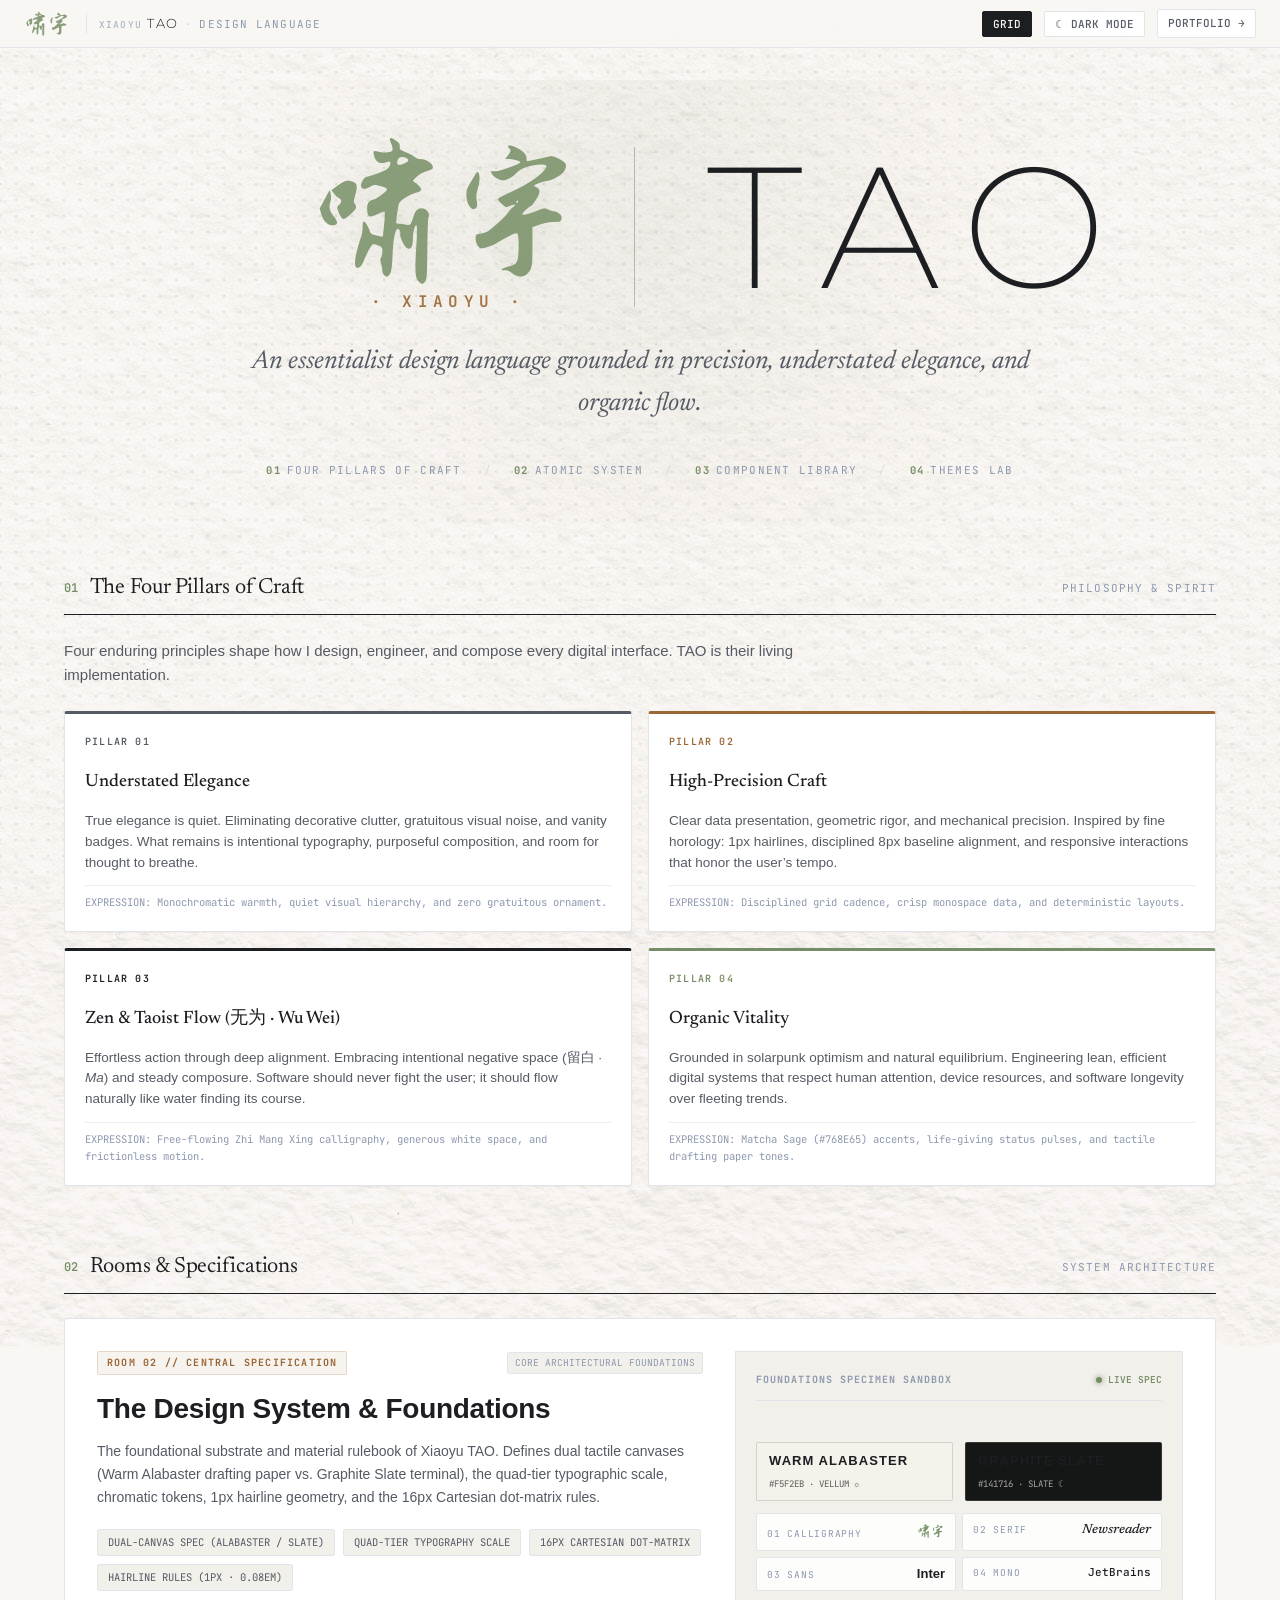
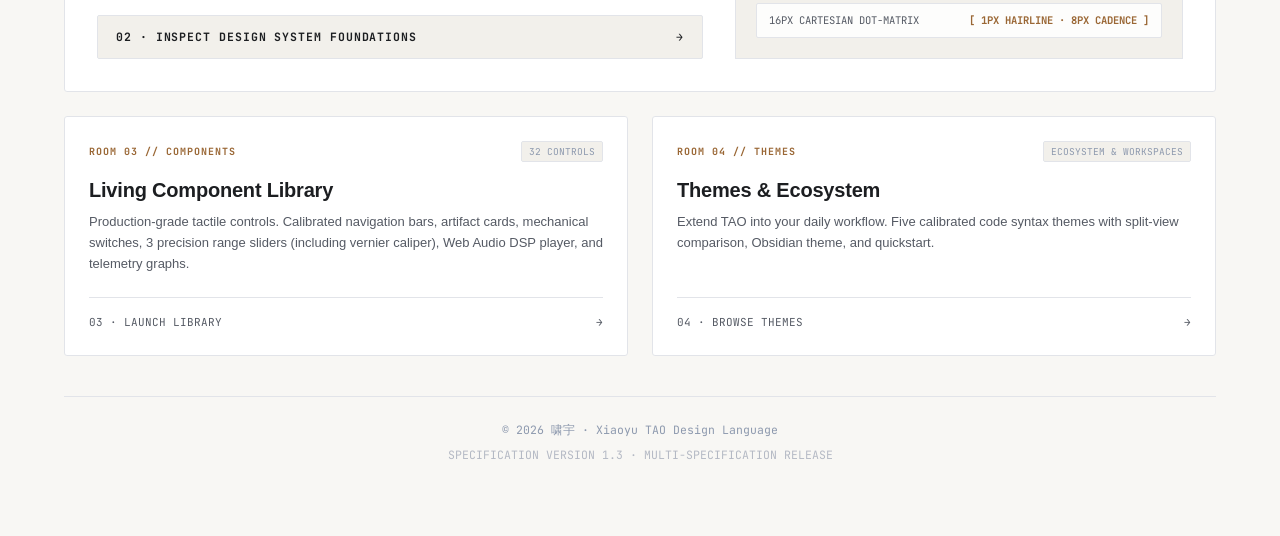
==== index.html @ cfc0cf3d "copy: bridge four pillars to TAO living implementation with first-person voice" ====
<!DOCTYPE html>
<html lang="en" data-theme="light">
<head>
  <meta charset="UTF-8">
  <meta name="viewport" content="width=device-width, initial-scale=1.0">
  <title>啸宇 · TAO | Essentialist Design Language</title>
  <meta name="description" content="Xiaoyu TAO: An essentialist design language grounded in precision, understated elegance, and organic flow.">

  <!-- Core TAO Tokens & Stylesheet -->
  <link rel="stylesheet" href="tokens.css">
  <link rel="stylesheet" href="styleguide.css">

  <!-- Zero-Flash Dark Mode Initialization -->
  <script>
    (function () {
      const saved = localStorage.getItem('xiaoyu_theme');
      const pref = window.matchMedia('(prefers-color-scheme: dark)').matches ? 'dark' : 'light';
      document.documentElement.setAttribute('data-theme', saved || pref);
    })();
  </script>
</head>
<body>

  <!-- 8px Grid Background Canvas (On by default, strictly in background) -->
  <div id="grid-inspector-overlay" class="active" aria-hidden="true"></div>

  <!-- UNIVERSAL TELEMETRY NAVIGATION BAR -->
  <div class="telemetry-bar">
    <div class="telemetry-left">
      <a href="index.html" class="telemetry-mark" title="Xiaoyu TAO Overview">啸宇</a>
      <span class="telemetry-tag"><span class="brand-prefix">XIAOYU</span> <span class="brand-subject">TAO</span> <span style="opacity: 0.4; margin: 0 1px;">·</span> <span>DESIGN LANGUAGE</span></span>
    </div>


    <div class="telemetry-tools">
      <button class="tool-btn active" id="btn-toggle-grid" title="Toggle Architectural Grid Cadence">
        <span>GRID</span>
      </button>
      <button class="tool-btn" id="theme-toggle" title="Toggle Light / Dark Surface Theme">
        <span id="theme-indicator-icon">☾</span>
        <span id="theme-indicator-text">DARK MODE</span>
      </button>
      <a href="portfolio.html" class="tool-btn">
        <span>PORTFOLIO →</span>
      </a>
    </div>
  </div>

  <!-- ATELIER GATEWAY COVER CONTAINER -->
  <main class="atelier-cover-container">

    <!-- HERO PRESENTATION BLOCK (UNFRAMED & BOLD) -->
    <section class="atelier-hero-block">
      <!-- Side-by-Side Brand Diptych -->
      <div class="atelier-brand-diptych">
        <div class="diptych-left">
          <div class="diptych-calligraphy" title="啸宇 · XiaoYu">啸宇</div>
          <div class="diptych-prefix">· XIAOYU ·</div>
        </div>
        <div class="diptych-divider" aria-hidden="true"></div>
        <div class="diptych-right">
          <h1 class="diptych-title">TAO</h1>
        </div>
      </div>

      <div class="atelier-brand-subtitle">An essentialist design language grounded in precision, understated elegance, and organic flow.</div>

      <div class="atelier-telemetry-stats">
        <a href="#pillars" class="atelier-stat-ribbon-item">
          <span class="stat-num">01</span>
          <span class="stat-text">FOUR PILLARS OF CRAFT</span>
        </a>
        <span class="stat-ribbon-sep">/</span>
        <a href="system.html" class="atelier-stat-ribbon-item">
          <span class="stat-num">02</span>
          <span class="stat-text">ATOMIC SYSTEM</span>
        </a>
        <span class="stat-ribbon-sep">/</span>
        <a href="components.html" class="atelier-stat-ribbon-item">
          <span class="stat-num">03</span>
          <span class="stat-text">COMPONENT LIBRARY</span>
        </a>
        <span class="stat-ribbon-sep">/</span>
        <a href="themes.html" class="atelier-stat-ribbon-item">
          <span class="stat-num">04</span>
          <span class="stat-text">THEMES LAB</span>
        </a>
      </div>
    </section>

    <!-- 01 · THE FOUR PILLARS OF CRAFT -->
    <section class="spec-section" id="pillars" style="margin-top: var(--space-8);">
      <a id="manifesto" style="display:block; position:relative; top:-80px; visibility:hidden;" aria-hidden="true"></a>
      <div class="section-header">
        <div class="section-title">
          <span class="section-idx">01</span>
          <span>The Four Pillars of Craft</span>
        </div>
        <div class="section-label">PHILOSOPHY &amp; SPIRIT</div>
      </div>

      <p class="section-intro">
        Four enduring principles shape how I design, engineer, and compose every digital interface. TAO is their living implementation.
      </p>

      <div class="pillars-grid" style="display: grid !important; grid-template-columns: repeat(2, minmax(0, 1fr)) !important; gap: var(--space-4) !important;">
        <div class="pillar-card pillar-elegance">
          <div class="pillar-number">PILLAR 01</div>
          <h3 class="pillar-title">Understated Elegance</h3>
          <p class="pillar-body">
            True elegance is quiet. Eliminating decorative clutter, gratuitous visual noise, and vanity badges. What remains is intentional typography, purposeful composition, and room for thought to breathe.
          </p>
          <div class="pillar-tagline">EXPRESSION: Monochromatic warmth, quiet visual hierarchy, and zero gratuitous ornament.</div>
        </div>

        <div class="pillar-card pillar-craft">
          <div class="pillar-number">PILLAR 02</div>
          <h3 class="pillar-title">High-Precision Craft</h3>
          <p class="pillar-body">
            Clear data presentation, geometric rigor, and mechanical precision. Inspired by fine horology: 1px hairlines, disciplined 8px baseline alignment, and responsive interactions that honor the user’s tempo.
          </p>
          <div class="pillar-tagline">EXPRESSION: Disciplined grid cadence, crisp monospace data, and deterministic layouts.</div>
        </div>

        <div class="pillar-card pillar-zen">
          <div class="pillar-number">PILLAR 03</div>
          <h3 class="pillar-title">Zen &amp; Taoist Flow (无为 · Wu Wei)</h3>
          <p class="pillar-body">
            Effortless action through deep alignment. Embracing intentional negative space (留白 · <em>Ma</em>) and steady composure. Software should never fight the user; it should flow naturally like water finding its course.
          </p>
          <div class="pillar-tagline">EXPRESSION: Free-flowing Zhi Mang Xing calligraphy, generous white space, and frictionless motion.</div>
        </div>

        <div class="pillar-card pillar-vitality">
          <div class="pillar-number">PILLAR 04</div>
          <h3 class="pillar-title">Organic Vitality</h3>
          <p class="pillar-body">
            Grounded in solarpunk optimism and natural equilibrium. Engineering lean, efficient digital systems that respect human attention, device resources, and software longevity over fleeting trends.
          </p>
          <div class="pillar-tagline">EXPRESSION: Matcha Sage (#768E65) accents, life-giving status pulses, and tactile drafting paper tones.</div>
        </div>
      </div>
    </section>

    <!-- 02 · ROOMS & SPECIFICATIONS -->
    <section class="atelier-rooms-section" id="rooms" aria-label="Atelier Rooms Architecture" style="margin-top: var(--space-12);">
      <div class="section-header">
        <div class="section-title">
          <span class="section-idx">02</span>
          <span>Rooms &amp; Specifications</span>
        </div>
        <div class="section-label">SYSTEM ARCHITECTURE</div>
      </div>

      <!-- CENTRAL HERO CARD: Room 02 The Design System & Foundations (Same size/width as Header) -->
      <a href="system.html" class="room-portal-card room-portal-featured" id="card-featured-system" aria-label="Room 02: The Design System and Foundations">
        <!-- Content Side -->
        <div class="featured-content-side">
          <div>
            <div class="room-meta-header">
              <span class="featured-hero-badge">ROOM 02 // CENTRAL SPECIFICATION</span>
              <span class="room-specimen-pill">CORE ARCHITECTURAL FOUNDATIONS</span>
            </div>
            <h2 class="room-portal-title">The Design System &amp; Foundations</h2>
            <p class="room-portal-desc">
              The foundational substrate and material rulebook of Xiaoyu TAO. Defines dual tactile canvases (Warm Alabaster drafting paper vs. Graphite Slate terminal), the quad-tier typographic scale, chromatic tokens, 1px hairline geometry, and the 16px Cartesian dot-matrix rules.
            </p>
            <div class="featured-metrics-row">
              <span class="featured-metric-tag">DUAL-CANVAS SPEC (ALABASTER / SLATE)</span>
              <span class="featured-metric-tag">QUAD-TIER TYPOGRAPHY SCALE</span>
              <span class="featured-metric-tag">16PX CARTESIAN DOT-MATRIX</span>
              <span class="featured-metric-tag">HAIRLINE RULES (1PX · 0.08EM)</span>
            </div>
          </div>
          <div class="featured-action-btn">
            <span>02 · INSPECT DESIGN SYSTEM FOUNDATIONS</span>
            <span class="room-arrow">→</span>
          </div>
        </div>

        <!-- Live Interactive Foundations Specimen Sandbox Side -->
        <div class="featured-preview-box" onclick="event.stopPropagation()">
          <div class="preview-box-header">
            <span class="preview-box-title">FOUNDATIONS SPECIMEN SANDBOX</span>
            <span class="preview-box-live-indicator">
              <span class="preview-pulse-dot"></span>
              <span>LIVE SPEC</span>
            </span>
          </div>

          <div class="preview-specimen-group">
            <!-- 1. Dual Canvas Contrast Swatches -->
            <div class="canvas-duo-preview">
              <div class="canvas-specimen-swatch alabaster" id="swatch-alabaster" title="Click to apply Warm Alabaster canvas" style="cursor: pointer;">
                <span class="swatch-name">WARM ALABASTER</span>
                <span class="swatch-hex">#F5F2EB · VELLUM ☼</span>
              </div>
              <div class="canvas-specimen-swatch slate" id="swatch-slate" title="Click to apply Graphite Slate canvas" style="cursor: pointer;">
                <span class="swatch-name">GRAPHITE SLATE</span>
                <span class="swatch-hex">#141716 · SLATE ☾</span>
              </div>
            </div>

            <!-- 2. Quad-Tier Typographic Scale Matrix -->
            <div class="foundations-type-matrix">
              <div class="type-specimen-chip">
                <span class="type-chip-label">01 CALLIGRAPHY</span>
                <span class="type-chip-sample calligraphy">啸宇</span>
              </div>
              <div class="type-specimen-chip">
                <span class="type-chip-label">02 SERIF</span>
                <span class="type-chip-sample serif">Newsreader</span>
              </div>
              <div class="type-specimen-chip">
                <span class="type-chip-label">03 SANS</span>
                <span class="type-chip-sample sans">Inter</span>
              </div>
              <div class="type-specimen-chip">
                <span class="type-chip-label">04 MONO</span>
                <span class="type-chip-sample mono">JetBrains</span>
              </div>
            </div>

            <!-- 3. 16px Dot-Matrix & Hairline Cadence Chip -->
            <div class="grid-matrix-preview-chip">
              <span>16PX CARTESIAN DOT-MATRIX</span>
              <span class="matrix-status">[ 1PX HAIRLINE · 8PX CADENCE ]</span>
            </div>
          </div>
        </div>
      </a>

      <!-- SECONDARY ROOMS: Room 03 and Room 04 on the same line below -->
      <div class="atelier-rooms-trio-grid" aria-label="Component and Theme Rooms" style="grid-template-columns: repeat(2, 1fr);">

        <!-- Room 03: Component Library -->
        <a href="components.html" class="room-portal-card">
          <div class="room-card-top">
            <div class="room-meta-header">
              <span class="room-idx-badge">ROOM 03 // COMPONENTS</span>
              <span class="room-specimen-pill">32 CONTROLS</span>
            </div>
            <h2 class="room-portal-title">Living Component Library</h2>
            <p class="room-portal-desc">
              Production-grade tactile controls. Calibrated navigation bars, artifact cards, mechanical switches, 3 precision range sliders (including vernier caliper), Web Audio DSP player, and telemetry graphs.
            </p>
          </div>
          <div class="room-action-footer">
            <span>03 · LAUNCH LIBRARY</span>
            <span class="room-arrow">→</span>
          </div>
        </a>

        <!-- Room 04: Themes & Ecosystem -->
        <a href="themes.html" class="room-portal-card">
          <div class="room-card-top">
            <div class="room-meta-header">
              <span class="room-idx-badge">ROOM 04 // THEMES</span>
              <span class="room-specimen-pill">ECOSYSTEM &amp; WORKSPACES</span>
            </div>
            <h2 class="room-portal-title">Themes &amp; Ecosystem</h2>
            <p class="room-portal-desc">
              Extend TAO into your daily workflow. Five calibrated code syntax themes with split-view comparison, Obsidian theme, and quickstart.
            </p>
          </div>
          <div class="room-action-footer">
            <span>04 · BROWSE THEMES</span>
            <span class="room-arrow">→</span>
          </div>
        </a>

      </div>

    </section>

    <!-- FOOTER -->
    <footer class="atelier-footer">
      <div style="margin-bottom: 6px;">&copy; 2026 啸宇 · Xiaoyu TAO Design Language</div>
      <div style="color: var(--ink-faint);">SPECIFICATION VERSION 1.3 · MULTI-SPECIFICATION RELEASE</div>
    </footer>

  </main>

  <!-- Interactive Logic for Gateway -->
  <script>
    // 8px Grid Background Cadence (Default: On)
    const gridBtn = document.getElementById('btn-toggle-grid');
    const gridOverlay = document.getElementById('grid-inspector-overlay');
    if (gridBtn && gridOverlay) {
      const savedGrid = localStorage.getItem('xiaoyu_grid_enabled');
      if (savedGrid === 'false') {
        gridOverlay.classList.remove('active');
        gridBtn.classList.remove('active');
      }
      gridBtn.addEventListener('click', () => {
        const isActive = gridOverlay.classList.toggle('active');
        gridBtn.classList.toggle('active', isActive);
        localStorage.setItem('xiaoyu_grid_enabled', isActive ? 'true' : 'false');
      });
    }

    // Light / Dark Theme Switcher with localStorage sync
    const themeBtn = document.getElementById('theme-toggle');
    const themeIcon = document.getElementById('theme-indicator-icon');
    const themeText = document.getElementById('theme-indicator-text');

    function updateThemeUI(theme) {
      if (themeIcon) themeIcon.textContent = theme === 'dark' ? '☼' : '☾';
      if (themeText) themeText.textContent = theme === 'dark' ? 'LIGHT MODE' : 'DARK MODE';
    }

    if (themeBtn) {
      updateThemeUI(document.documentElement.getAttribute('data-theme') || 'light');
      themeBtn.addEventListener('click', () => {
        const currentTheme = document.documentElement.getAttribute('data-theme') || 'light';
        const newTheme = currentTheme === 'dark' ? 'light' : 'dark';
        document.documentElement.setAttribute('data-theme', newTheme);
        localStorage.setItem('xiaoyu_theme', newTheme);
        updateThemeUI(newTheme);
      });
    }

    // Web Audio Synthesized Escapement Tick Engine
    let audioCtx = null;
    function playHomeEscapementTick(freq = 800) {
      try {
        if (!audioCtx) audioCtx = new (window.AudioContext || window.webkitAudioContext)();
        if (audioCtx.state === 'suspended') audioCtx.resume();
        const osc = audioCtx.createOscillator();
        const gain = audioCtx.createGain();
        osc.type = 'triangle';
        osc.frequency.setValueAtTime(freq, audioCtx.currentTime);
        gain.gain.setValueAtTime(0.06, audioCtx.currentTime);
        gain.gain.exponentialRampToValueAtTime(0.0001, audioCtx.currentTime + 0.04);
        osc.connect(gain);
        gain.connect(audioCtx.destination);
        osc.start();
        osc.stop(audioCtx.currentTime + 0.045);
      } catch (e) {}
    }

    // Interactive Room 02 Specimen Sandbox: Clickable Canvas Swatches
    const swatchAlabaster = document.getElementById('swatch-alabaster');
    const swatchSlate = document.getElementById('swatch-slate');

    if (swatchAlabaster) {
      swatchAlabaster.addEventListener('click', (e) => {
        e.stopPropagation();
        document.documentElement.setAttribute('data-theme', 'light');
        localStorage.setItem('xiaoyu_theme', 'light');
        updateThemeUI('light');
        playHomeEscapementTick(880);
      });
    }

    if (swatchSlate) {
      swatchSlate.addEventListener('click', (e) => {
        e.stopPropagation();
        document.documentElement.setAttribute('data-theme', 'dark');
        localStorage.setItem('xiaoyu_theme', 'dark');
        updateThemeUI('dark');
        playHomeEscapementTick(440);
      });
    }
  </script>

</body>
</html>
---- tokens.css ----
/**
 * 啸宇 · XIAOYU DESIGN SYSTEM TOKENS
 * Specification Version: 1.3 (Release)
 * Design Language: Essentialist Precision & Taoist Flow
 * Where High-Precision Tolerances meet Understated Elegance and Flow
 */

@import url('https://fonts.googleapis.com/css2?family=Montserrat:wght@200;300;400&family=Zhi+Mang+Xing&family=JetBrains+Mono:ital,wght@0,400;0,500;0,600;0,700;1,400&family=Newsreader:ital,opsz,wght@0,6..72,300;0,6..72,400;0,6..72,500;1,6..72,300;1,6..72,400&display=swap');
@import url('https://api.fontshare.com/v2/css?f[]=satoshi@400,500,700,900&display=swap');

:root {
  /* ==========================================================================
     01 · CANVASES & SURFACES
     ========================================================================== */
  --canvas-bg: #F8F7F4;                    /* Warm Alabaster: Primary drafting sheet */
  --canvas-light: #F8F7F4;                 /* Backwards-compatible alias */
  --canvas-light-scrim: rgba(248, 247, 244, 0.40); /* Balanced overlay: preserves fine-paper texture while keeping alabaster clarity */
  --canvas-card: rgba(255, 255, 255, 0.88); /* Vellum Cardstock: Semi-translucent */
  --canvas-card-solid: #FFFFFF;            /* Pure Crisp Card */
  --canvas-header: rgba(248, 247, 244, 0.92);
  --canvas-surface-elevated: #FFFFFF;
  --canvas-surface-recessed: #F2F0EB;
  --canvas-dark: #121417;                  /* Fixed dark graphite tone */

  /* Architectural Drafting Dot Matrix (Light Theme ONLY - Subtle, Understated Cadence) */
  --grid-dot-color: rgba(28, 30, 33, 0.055);
  --grid-dot-size: 16px;                   /* Strict 16px Cartesian dot-matrix */
  --grid-dot-pattern: radial-gradient(var(--grid-dot-color) 0.75px, transparent 0);

  /* Dark Surface Dot Matrix */
  --grid-dot-dark-color: rgba(255, 255, 255, 0.07);
  --grid-dot-dark-pattern: radial-gradient(var(--grid-dot-dark-color) 1px, transparent 0);

  /* ==========================================================================
     02 · INKS & TYPOGRAPHY COLORS
     ========================================================================== */
  --ink-primary: #1C1E21;                  /* Deep Ink: Primary headings, logo & emphasis */
  --ink-secondary: #555A64;                /* Balanced Charcoal: Body prose & explanation */
  --ink-muted: #8D99AE;                    /* Titanium Slate: Metadata, tags, telemetry keys */
  --ink-faint: #B4B9C4;                    /* Faint Hairline Ink: Subtle indicators */

  /* Inks for Graphite Slate (Dark Context) */
  --ink-dark-primary: #F8F7F4;
  --ink-dark-secondary: #A6ADBA;
  --ink-dark-muted: #6C7280;

  /* ==========================================================================
     03 · CALIBRATED ACCENTS
     ========================================================================== */
  /* Matcha Sage: Vitality, Solarpunk Growth, Interactive Flow */
  --accent-sage: #768E65;
  --accent-sage-soft: #F0F4ED;
  --accent-sage-border: #CAD7C4;
  --accent-sage-deep: #3B532D;

  /* Calligraphic Logo Opacity: Subtle transparency in light theme to look written on paper */
  --calligraphy-opacity: 0.85;

  /* Vintage Cognac: Horological Heritage, Craft, Timestamps */
  --accent-cognac: #9A6735;
  --accent-cognac-soft: #FAF4EE;
  --accent-cognac-border: #E8D3C0;
  --accent-cognac-deep: #5A391A;

  /* ==========================================================================
     04 · HAIRLINES & BORDERS (1px Strict Disciplines)
     ========================================================================== */
  --border-hairline: #E2E4E9;              /* 1px Light Hairline: Structural precision */
  --border-subtle: #ECEEF2;                /* 1px Faint Divider */
  --border-hover: #CBD0D8;                 /* Interactive state */
  --border-dark: #23272F;                  /* Hairline on Graphite Slate */
  --border-dark-subtle: #1F2228;

  /* ==========================================================================
     05 · QUAD-TIER TYPOGRAPHY STACK
     ========================================================================== */
  /* Tier 1: Identity Mark - Pure Unboxed Wet-Ink Calligraphy (Wu Wei) */
  --font-calligraphy: 'Zhi Mang Xing', cursive;

  /* Tier 2: Editorial Serif - High-Contrast Precision & Philosophy */
  --font-serif: 'Newsreader', 'Canela', Georgia, serif;

  /* Tier 3: Body & UI Grotesque - Geometric Clarity with Human Warmth */
  --font-sans: 'Satoshi', -apple-system, BlinkMacSystemFont, "Segoe UI", Roboto, sans-serif;

  /* Tier 4: Telemetry & Machine Specs - Mechanical Monospace */
  --font-mono: 'JetBrains Mono', 'Berkeley Mono', 'SF Mono', monospace;

  /* Architectural Display Wordmark: Geometric Light/Thin for TAO */
  --font-display: 'Montserrat', var(--font-sans);

  /* ==========================================================================
     06 · SPATIAL SYSTEM (8px Baseline / 4px Micro-Increments)
     ========================================================================== */
  --space-0: 0px;
  --space-1: 4px;                          /* Micro-step */
  --space-2: 8px;                          /* Base unit */
  --space-3: 12px;
  --space-4: 16px;                         /* Dot-grid cadence */
  --space-5: 20px;
  --space-6: 24px;
  --space-8: 32px;
  --space-10: 40px;
  --space-12: 48px;
  --space-16: 64px;
  --space-20: 80px;
  --space-24: 96px;

  /* ==========================================================================
     07 · HOROLOGICAL RADII & TOLERANCES
     ========================================================================== */
  --radius-sharp: 0px;                     /* Architectural hairlines */
  --radius-micro: 2px;                     /* Precision pills, badges, inputs, buttons */
  --radius-card: 3px;                      /* Architectural cards */

  /* ==========================================================================
     08 · TRANSITIONS & LATENCY (Deliberate & Frictionless)
     ========================================================================== */
  --ease-deliberate: cubic-bezier(0.16, 1, 0.3, 1);
  --duration-instant: 120ms;
  --duration-smooth: 220ms;
  --duration-calm: 350ms;

  /* Subtle horological shadows (tonal depth over heavy blur) */
  --shadow-hairline: 0 1px 2px rgba(0, 0, 0, 0.04);
  --shadow-card: 0 2px 8px rgba(0, 0, 0, 0.04), 0 1px 2px rgba(0, 0, 0, 0.02);
  /* ==========================================================================
     09 · SYNTAX HIGHLIGHTING & CODE THEME TOKENS
     ========================================================================== */
  --syn-bg: #F4F1EA;                        /* Warm Alabaster drafting code ground */
  --syn-border: #E2E4E9;                    /* 1px Hairline terminal border */
  --syn-header-bg: #ECE8DE;                 /* Terminal window titlebar */
  --syn-text: #1C1E21;                      /* Base plain text & identifiers */
  --syn-comment: #8D99AE;                   /* Titanium Slate muted comment (italic) */
  --syn-keyword: #9A6735;                   /* Vintage Cognac: def, func, return, const, package */
  --syn-function: #5A754B;                  /* Matcha Sage: functions, methods, calls */
  --syn-string: #A36B28;                    /* Warm ocher parchment: string literals */
  --syn-type: #3B647A;                      /* Deep titanium slate: types, classes, structs */
  --syn-number: #B25832;                    /* Terracotta: integers, floats, booleans */
  --syn-operator: #6B7280;                  /* Faint hairline operators: =, :=, =>, + */
  --syn-property: #4B5563;                  /* Object properties & attributes */
  --syn-tag: #5A754B;                       /* HTML/XML tags */
  --syn-attr: #9A6735;                      /* HTML/CSS attributes */
  --syn-linenumber: #B0B7C3;                /* Neutral gutter numbers */
}

/* ==========================================================================
   09 · THEME ADAPTATION & DARK CANVAS SPECIFICATION
   ========================================================================== */
[data-theme="dark"] {
  --theme: dark;
  --canvas-bg: #000000;                    /* Primary dark drafting sheet: Pure Pitch Black */
  --canvas-light: #000000;                 /* Backwards-compatible alias */
  --canvas-dark-scrim: rgba(0, 0, 0, 0.32); /* Balanced overlay: preserves sand texture while grounding in pure black */
  --canvas-card: rgba(24, 27, 34, 0.82);   /* Translucent smoked vellum card */
  --canvas-card-solid: #181B21;            /* Solid dark card */
  --canvas-header: rgba(0, 0, 0, 0.88);    /* Dark frosted header */
  --canvas-surface-elevated: #20242D;
  --canvas-surface-recessed: #0e1014;

  /* Text & Inks in Dark Context */
  --ink-primary: #F8F7F4;                  /* Crisp warm alabaster white */
  --ink-secondary: #A6ADBA;                /* Crisp slate silver */
  --ink-muted: #7E8696;                    /* Muted titanium */
  --ink-faint: #3B414E;                    /* Subtle hairline ink */

  /* Hairlines in Dark Context */
  --border-hairline: #242933;              /* Razor-sharp 1px dark hairline */
  --border-subtle: #1C2028;                /* Recessed hairline divider */
  --border-hover: #3E4656;
  --border-dark: #2A303C;

  /* Accents in Dark Context */
  --accent-sage: #8DB477;                  /* Luminous Matcha Sage */
  --accent-sage-soft: rgba(141, 180, 119, 0.14);
  --accent-sage-border: rgba(141, 180, 119, 0.32);
  --accent-sage-deep: #C0E8AA;

  /* Solid calligraphy in dark mode */
  --calligraphy-opacity: 1;

  --accent-cognac: #C68E56;                /* Luminous warm cognac */
  --accent-cognac-soft: rgba(198, 142, 86, 0.14);
  --accent-cognac-border: rgba(198, 142, 86, 0.32);
  --accent-cognac-deep: #F0BC8A;

  /* Strict Grid Removal in Dark Mode */
  --grid-dot-pattern: none;

  /* Horological shadows for dark elevation */
  --shadow-hairline: 0 1px 2px rgba(0, 0, 0, 0.35);
  --shadow-card: 0 2px 10px rgba(0, 0, 0, 0.4), 0 1px 2px rgba(0, 0, 0, 0.2);
  --shadow-hover: 0 8px 24px rgba(0, 0, 0, 0.5), 0 2px 6px rgba(0, 0, 0, 0.3);

  /* Syntax Highlighting in Dark Mode */
  --syn-bg: #0E1116;                        /* Authentic deep terminal black */
  --syn-border: #242933;                    /* Razor-sharp 1px dark hairline */
  --syn-header-bg: #141820;                 /* Deep slate terminal titlebar */
  --syn-text: #E6EDF3;                      /* Crisp warm alabaster identifier */
  --syn-comment: #7E8696;                   /* Muted titanium comment (italic) */
  --syn-keyword: #C68E56;                   /* Luminous Vintage Cognac: def, func, return */
  --syn-function: #8DB477;                  /* Luminous Matcha Sage: functions, calls */
  --syn-string: #E0BA76;                    /* Warm ocher parchment: string literals */
  --syn-type: #88C0D0;                      /* Horizon slate blue: types, interfaces */
  --syn-number: #E09F67;                    /* Luminous terracotta: numbers, booleans */
  --syn-operator: #8B949E;                  /* Hairline operators: =, :=, =>, + */
  --syn-property: #A6ADBA;                  /* Properties & attributes */
  --syn-tag: #8DB477;                       /* HTML tags in sage */
  --syn-attr: #C68E56;                      /* HTML/CSS attributes in cognac */
  --syn-linenumber: #484F58;                /* Gutter numbers */
}

/* ==========================================================================
   BASE STYLES & RESETS
   ========================================================================== */
*, *::before, *::after {
  box-sizing: border-box;
}

html {
  scroll-behavior: smooth;
  text-rendering: optimizeLegibility;
  -webkit-font-smoothing: antialiased;
  -moz-osx-font-smoothing: grayscale;
}

body {
  margin: 0;
  padding: 0;
  background-color: var(--canvas-bg);
  background-image: 
    linear-gradient(var(--canvas-light-scrim, rgba(248, 247, 244, 0.40)), var(--canvas-light-scrim, rgba(248, 247, 244, 0.40))),
    url('fine-paper.jpg');
  background-size: cover;
  background-position: center center;
  background-repeat: no-repeat;
  background-attachment: fixed;
  color: var(--ink-primary);
  font-family: var(--font-sans);
  font-size: 15px;
  line-height: 1.6;
  transition: background-color var(--duration-smooth) ease, color var(--duration-smooth) ease;
}

/* 
 * Dark Theme: Aesthetic, Subtle & High Quality Black Sand Texture
 * Grid is strictly removed. Pure black (#000000) canvas with transparent black-sand image.
 */
[data-theme="dark"] {
  background-color: #000000;
}

[data-theme="dark"] body {
  background-color: #000000;
  background-image: 
    linear-gradient(var(--canvas-dark-scrim, rgba(0, 0, 0, 0.32)), var(--canvas-dark-scrim, rgba(0, 0, 0, 0.32))),
    url('black-sand.jpeg');
  background-size: cover;
  background-position: center center;
  background-repeat: no-repeat;
  background-attachment: fixed;
}

/* Selection aesthetics */
::selection {
  background-color: var(--accent-sage-soft);
  color: var(--accent-sage-deep);
}

/* ==========================================================================
   REUSABLE UTILITY CLASSES
   ========================================================================== */

/* Unboxed Calligraphic Signature */
.brand-signature {
  font-family: var(--font-calligraphy);
  font-size: 32px;
  line-height: 1;
  letter-spacing: 0.04em;
  color: var(--accent-sage);
  user-select: none;
  display: inline-block;
  opacity: var(--calligraphy-opacity, 0.85);
  transition: color var(--duration-instant) ease, opacity var(--duration-instant) ease;
}

.brand-signature:hover {
  color: var(--accent-sage-deep);
}

/* Editorial Heading */
.brand-heading {
  font-family: var(--font-serif);
  font-weight: 400;
  letter-spacing: -0.02em;
  color: var(--ink-primary);
}

/* Telemetry Readout */
.brand-mono {
  font-family: var(--font-mono);
  letter-spacing: 0.05em;
}

/* Status Pill */
.status-pill {
  display: inline-flex;
  align-items: center;
  gap: 7px;
  font-family: var(--font-mono);
  font-size: 11px;
  font-weight: 500;
  letter-spacing: 0.08em;
  text-transform: uppercase;
  background: var(--accent-sage-soft);
  color: var(--accent-sage-deep);
  border: 1px solid var(--accent-sage-border);
  padding: 4px 10px;
  border-radius: var(--radius-micro);
  transition: all var(--duration-smooth) ease;
}

.status-pulse {
  width: 6px;
  height: 6px;
  background-color: var(--accent-sage);
  border-radius: 50%;
  box-shadow: 0 0 0 2px var(--accent-sage-border);
  animation: pulseGlow 2.4s cubic-bezier(0.4, 0, 0.6, 1) infinite;
}

@keyframes pulseGlow {
  0%, 100% { opacity: 1; transform: scale(1); }
  50% { opacity: 0.5; transform: scale(0.9); }
}

/* Precision Hairline Divider */
.hairline-divider {
  border: 0;
  height: 1px;
  background-color: var(--border-hairline);
  margin: var(--space-6) 0;
}

/* Precision Button Primary */
.btn-primary {
  display: inline-flex;
  align-items: center;
  gap: var(--space-2);
  font-family: var(--font-sans);
  font-size: 13px;
  font-weight: 700;
  letter-spacing: 0.08em;
  text-transform: uppercase;
  text-decoration: none;
  background: var(--ink-primary);
  color: var(--canvas-bg);
  border: 1px solid var(--ink-primary);
  padding: 10px 20px;
  border-radius: var(--radius-micro);
  transition: all var(--duration-smooth) var(--ease-deliberate);
  cursor: pointer;
}

.btn-primary:hover {
  opacity: 0.92;
  box-shadow: var(--shadow-hover);
  transform: translateY(-1px);
}

/* Precision Button Secondary */
.btn-secondary {
  display: inline-flex;
  align-items: center;
  gap: var(--space-2);
  font-family: var(--font-sans);
  font-size: 13px;
  font-weight: 600;
  letter-spacing: 0.08em;
  text-transform: uppercase;
  text-decoration: none;
  background: var(--canvas-card);
  color: var(--ink-primary);
  border: 1px solid var(--border-hairline);
  padding: 10px 20px;
  border-radius: var(--radius-micro);
  transition: all var(--duration-smooth) var(--ease-deliberate);
  cursor: pointer;
  backdrop-filter: blur(8px);
}

.btn-secondary:hover {
  background: var(--canvas-card-solid);
  border-color: var(--border-hover);
  box-shadow: var(--shadow-hairline);
  transform: translateY(-1px);
}
---- styleguide.css ----
/* 啸宇 · Living Styleguide & Spec Sheet Styles */
@import url('tokens.css?v=2.5');

/* -------------------------------------------------------------
       SPECIFICATION DOCUMENT LAYOUT & NAVIGATION
       ------------------------------------------------------------- */
    :root {
      --spec-sidebar-w: 260px;
      --spec-max-content: 940px;
    }

    body {
      position: relative;
    }

    /* Grid Background Canvas - Baseline Cadence & Drafting Ground (Strictly Background) */
    #grid-inspector-overlay {
      position: fixed;
      top: 0;
      left: 0;
      right: 0;
      bottom: 0;
      pointer-events: none;
      z-index: 0;
      opacity: 0;
      transition: opacity 0.25s ease;
      /* Light Mode: Architectural Cartesian Dot Grid (16px Cadence) */
      background-image: radial-gradient(circle, rgba(118, 142, 101, 0.22) 1px, transparent 1.2px);
      background-size: 16px 16px;
      background-position: center top;
    }

    #grid-inspector-overlay.active {
      opacity: 1;
    }

    /* Dark Mode: Linear Hairline Cadence Grid (8px Cadence) */
    [data-theme="dark"] #grid-inspector-overlay {
      background-image: 
        linear-gradient(to right, rgba(118, 142, 101, 0.11) 1px, transparent 1px),
        linear-gradient(to bottom, rgba(118, 142, 101, 0.11) 1px, transparent 1px);
      background-size: 8px 8px;
      background-position: center top;
    }

    /* Floating Telemetry & Tool Bar */
    .telemetry-bar {
      position: sticky;
      top: 0;
      z-index: 1000;
      background: var(--canvas-header);
      backdrop-filter: blur(14px);
      border-bottom: 1px solid var(--border-hairline);
      height: 48px;
      display: flex;
      align-items: center;
      justify-content: space-between;
      padding: 0 var(--space-6);
      font-family: var(--font-mono);
      font-size: 11px;
      color: var(--ink-secondary);
      transition: background-color var(--duration-smooth) ease, border-color var(--duration-smooth) ease;
    }

    .telemetry-left {
      display: flex;
      align-items: center;
      gap: var(--space-4);
    }

    .telemetry-mark {
      font-family: var(--font-calligraphy);
      font-size: 26px;
      line-height: 1;
      color: var(--accent-sage);
      text-decoration: none;
      opacity: var(--calligraphy-opacity, 0.85);
      transition: color var(--duration-instant) ease, transform var(--duration-instant) ease, opacity var(--duration-instant) ease;
      display: inline-block;
    }

    .telemetry-mark:hover {
      color: var(--accent-sage-deep);
      opacity: 1;
      transform: scale(1.05);
    }

    .telemetry-tag {
      letter-spacing: 0.1em;
      text-transform: uppercase;
      color: var(--ink-muted);
      border-left: 1px solid var(--border-hairline);
      padding-left: var(--space-3);
      display: inline-flex;
      align-items: baseline;
      gap: 5px;
    }

    .telemetry-tag .brand-prefix {
      font-size: 9.5px;
      font-weight: 500;
      letter-spacing: 0.12em;
      opacity: 0.7;
    }

    .telemetry-tag .brand-subject {
      font-family: var(--font-display);
      font-size: 13px;
      font-weight: 300;
      letter-spacing: 0.14em;
      color: var(--ink-primary);
    }

    /* Top Universal Rooms Navigation */
    .telemetry-nav {
      display: flex;
      align-items: center;
      gap: 4px;
    }

    .nav-room-link {
      font-family: var(--font-mono);
      font-size: 11px;
      font-weight: 600;
      color: var(--ink-secondary);
      text-decoration: none;
      padding: 5px 11px;
      border-radius: var(--radius-micro);
      border: 1px solid transparent;
      transition: all var(--duration-instant) ease;
      letter-spacing: 0.04em;
    }

    .nav-room-link:hover {
      color: var(--ink-primary);
      background: var(--canvas-surface-recessed);
      border-color: var(--border-hairline);
    }

    .nav-room-link.active {
      color: var(--accent-cognac);
      background: var(--canvas-card-solid);
      border-color: var(--border-hairline);
      box-shadow: 0 1px 3px rgba(0, 0, 0, 0.04);
      font-weight: 700;
    }

    @media (max-width: 900px) {
      .telemetry-bar {
        height: auto;
        padding: 8px var(--space-4);
        flex-wrap: wrap;
        gap: 8px;
      }
      .telemetry-nav {
        order: 3;
        width: 100%;
        overflow-x: auto;
        padding-bottom: 4px;
      }
    }

    .telemetry-tools {
      display: flex;
      align-items: center;
      gap: var(--space-3);
    }

    .tool-btn {
      font-family: var(--font-mono);
      font-size: 11px;
      font-weight: 500;
      color: var(--ink-secondary);
      background: var(--canvas-card-solid);
      border: 1px solid var(--border-hairline);
      padding: 5px 10px;
      border-radius: var(--radius-micro);
      cursor: pointer;
      display: inline-flex;
      align-items: center;
      gap: 6px;
      transition: all var(--duration-instant) ease;
      text-decoration: none;
    }

    .tool-btn:hover {
      border-color: var(--ink-primary);
      color: var(--ink-primary);
    }

    .tool-btn.active {
      background: var(--ink-primary);
      color: var(--canvas-bg);
      border-color: var(--ink-primary);
    }

    /* =============================================================
       ATELIER GATEWAY COVER PAGE STYLING (Option B)
       ============================================================= */
    .atelier-cover-container {
      max-width: 1200px;
      margin: 0 auto;
      padding: var(--space-8) var(--space-6) var(--space-12) var(--space-6);
      position: relative;
      z-index: 1;
    }

    /* Unframed & Bold Monumental Header */
    .atelier-hero-block {
      text-align: center;
      margin-bottom: var(--space-12);
      padding: var(--space-12) var(--space-4) var(--space-10) var(--space-4);
      background: radial-gradient(circle at 50% 32%, rgba(118, 142, 101, 0.08) 0%, rgba(154, 103, 53, 0.02) 45%, transparent 72%);
      border: none;
      border-radius: 0;
      backdrop-filter: none;
      position: relative;
    }

    .atelier-calligraphy-giant {
      font-family: var(--font-calligraphy);
      font-size: clamp(108px, 15vw, 170px);
      color: var(--accent-sage);
      line-height: 0.9;
      margin-bottom: var(--space-4);
      opacity: var(--calligraphy-opacity, 0.9);
      display: inline-block;
      transition: transform 0.5s cubic-bezier(0.16, 1, 0.3, 1), opacity var(--duration-fast) ease, filter 0.5s ease;
      filter: drop-shadow(0 2px 20px rgba(118, 142, 101, 0.12));
      user-select: none;
    }

    .atelier-calligraphy-giant:hover {
      transform: scale(1.03) translateY(-2px);
      opacity: 1;
      filter: drop-shadow(0 4px 28px rgba(118, 142, 101, 0.22));
    }

    .atelier-hero-badge {
      display: inline-flex;
      align-items: center;
      gap: 8px;
      font-family: var(--font-mono);
      font-size: 11px;
      font-weight: 700;
      letter-spacing: 0.22em;
      color: var(--accent-cognac);
      background: transparent;
      padding: 0;
      border: none;
      border-radius: 0;
      margin-bottom: var(--space-3);
      text-transform: uppercase;
    }

    /* Brand Diptych: Side-by-Side Dualism (啸宇 · XIAOYU │ TAO) */
    .atelier-brand-diptych {
      display: grid;
      grid-template-columns: 1fr auto 1fr;
      align-items: center;
      justify-content: center;
      max-width: 980px;
      margin: var(--space-4) auto var(--space-8) auto;
      position: relative;
    }

    .diptych-left {
      display: flex;
      flex-direction: column;
      align-items: center;
      justify-content: center;
      justify-self: end;
      text-align: center;
      padding-right: clamp(24px, 4vw, 48px);
    }

    .diptych-calligraphy {
      font-family: var(--font-calligraphy);
      font-size: clamp(84px, 13vw, 156px);
      color: var(--accent-sage);
      line-height: 0.9;
      margin-bottom: 10px;
      opacity: var(--calligraphy-opacity, 0.9);
      user-select: none;
      filter: drop-shadow(0 2px 20px rgba(118, 142, 101, 0.16));
      transition: transform 0.4s cubic-bezier(0.16, 1, 0.3, 1), filter 0.4s ease;
    }

    .diptych-calligraphy:hover {
      transform: scale(1.03) translateY(-2px);
      filter: drop-shadow(0 4px 28px rgba(118, 142, 101, 0.26));
    }

    .diptych-prefix {
      font-family: var(--font-mono);
      font-size: clamp(12px, 1.6vw, 16px);
      font-weight: 600;
      letter-spacing: 0.34em;
      text-indent: 0.34em;
      text-transform: uppercase;
      color: var(--accent-cognac);
      opacity: 0.92;
      line-height: 1;
      white-space: nowrap;
    }

    .diptych-divider {
      width: 1px;
      height: 160px;
      background: rgba(28, 30, 33, 0.26);
      opacity: 1;
      flex-shrink: 0;
      justify-self: center;
      position: relative;
      z-index: 1;
    }

    [data-theme="dark"] .diptych-divider {
      background: rgba(248, 247, 244, 0.26);
    }

    .diptych-right {
      display: flex;
      align-items: center;
      justify-content: center;
      justify-self: start;
      padding-left: clamp(24px, 4vw, 48px);
    }

    .diptych-title {
      font-family: var(--font-display);
      font-size: clamp(88px, 14.5vw, 172px);
      font-weight: 200;
      letter-spacing: 0.14em;
      text-indent: 0.14em;
      line-height: 0.92;
      color: var(--ink-primary);
      text-transform: uppercase;
      margin: 0;
      transition: letter-spacing 0.5s cubic-bezier(0.16, 1, 0.3, 1), opacity var(--duration-fast) ease;
    }

    .diptych-title:hover {
      letter-spacing: 0.18em;
      text-indent: 0.18em;
    }

    @media (max-width: 540px) {
      .diptych-left {
        padding-right: 14px;
      }
      .diptych-right {
        padding-left: 14px;
      }
      .diptych-divider {
        height: 128px;
      }
    }

    /* Backwards compatibility for standalone brand-title */
    .atelier-brand-title {
      color: var(--ink-primary);
      margin: 0 0 var(--space-3) 0;
      display: flex;
      flex-direction: column;
      align-items: center;
      gap: 4px;
    }

    .atelier-brand-prefix {
      font-family: var(--font-mono);
      font-size: clamp(13px, 1.6vw, 16px);
      font-weight: 600;
      letter-spacing: 0.32em;
      text-indent: 0.32em;
      text-transform: uppercase;
      color: var(--accent-cognac);
      opacity: 0.9;
    }

    .atelier-brand-main {
      font-family: var(--font-display);
      font-size: clamp(62px, 10.5vw, 116px);
      font-weight: 200;
      letter-spacing: 0.14em;
      text-indent: 0.14em;
      line-height: 0.95;
      color: var(--ink-primary);
      text-transform: uppercase;
      transition: letter-spacing 0.5s cubic-bezier(0.16, 1, 0.3, 1), opacity var(--duration-fast) ease;
    }

    .atelier-brand-main:hover {
      letter-spacing: 0.18em;
      text-indent: 0.18em;
    }

    .atelier-brand-subtitle {
      font-family: var(--font-serif);
      font-size: clamp(20px, 2.5vw, 26px);
      font-style: italic;
      color: var(--ink-secondary);
      margin: 0 auto var(--space-8) auto;
      max-width: 820px;
    }

    .atelier-ethos-lead {
      font-size: clamp(15.5px, 1.6vw, 17.5px);
      line-height: 1.8;
      color: var(--ink-secondary);
      max-width: 740px;
      margin: 0 auto var(--space-8) auto;
    }

    .atelier-telemetry-stats {
      display: flex;
      justify-content: center;
      align-items: center;
      gap: var(--space-4);
      flex-wrap: wrap;
      font-family: var(--font-mono);
      font-size: 11px;
      letter-spacing: 0.12em;
    }

    .atelier-stat-ribbon-item {
      display: inline-flex;
      align-items: baseline;
      gap: 6px;
      color: var(--ink-muted);
      text-decoration: none;
      padding: 4px 6px;
      transition: color var(--duration-fast) ease, transform var(--duration-fast) ease;
    }

    .atelier-stat-ribbon-item:hover {
      color: var(--ink-primary);
      transform: translateY(-1px);
    }

    .stat-num {
      color: var(--accent-sage);
      font-weight: 700;
      font-size: 10.5px;
    }

    .stat-ribbon-sep {
      color: var(--ink-faint);
      opacity: 0.4;
      font-size: 11px;
    }

    .atelier-stat-badge {
      font-family: var(--font-mono);
      font-size: 10.5px;
      padding: 5px 12px;
      background: var(--canvas-surface-recessed);
      border: 1px solid var(--border-hairline);
      border-radius: var(--radius-micro);
      color: var(--ink-secondary);
    }

    /* Atelier Rooms Layout: Central Hero Card + 3-Card Row */
    .atelier-rooms-section {
      margin-bottom: var(--space-10);
    }

    /* Featured Big Component Library Card (Same width as header) */
    .room-portal-card.room-portal-featured {
      min-height: unset;
      padding: var(--space-8);
      margin-bottom: var(--space-6);
      display: grid;
      grid-template-columns: 1.15fr 0.85fr;
      gap: var(--space-8);
      align-items: stretch;
      background: var(--canvas-card-solid);
      border: 1px solid var(--border-hairline);
      border-radius: var(--radius-card);
      position: relative;
      z-index: 1;
      overflow: hidden;
    }

    .room-portal-card.room-portal-featured:hover {
      border-color: var(--accent-cognac);
      transform: translateY(-2px);
      box-shadow: 0 12px 32px rgba(154, 103, 53, 0.08);
    }

    .featured-content-side {
      display: flex;
      flex-direction: column;
      justify-content: space-between;
    }

    .featured-hero-badge {
      display: inline-flex;
      align-items: center;
      gap: 6px;
      font-family: var(--font-mono);
      font-size: 10px;
      font-weight: 700;
      letter-spacing: 0.12em;
      color: var(--accent-cognac);
      background: rgba(154, 103, 53, 0.08);
      border: 1px solid rgba(154, 103, 53, 0.2);
      padding: 3px 9px;
      border-radius: var(--radius-micro);
      text-transform: uppercase;
    }

    .room-portal-featured .room-portal-title {
      font-size: 28px;
      font-weight: 700;
      letter-spacing: -0.01em;
      margin: var(--space-2) 0 var(--space-2) 0;
      color: var(--ink-primary);
    }

    .room-portal-featured .room-portal-desc {
      font-size: 14px;
      line-height: 1.65;
      color: var(--ink-secondary);
      margin-bottom: var(--space-5);
    }

    .featured-metrics-row {
      display: flex;
      flex-wrap: wrap;
      gap: var(--space-2);
      margin-bottom: var(--space-6);
    }

    .featured-metric-tag {
      font-family: var(--font-mono);
      font-size: 10.5px;
      padding: 4px 10px;
      background: var(--canvas-surface-recessed);
      border: 1px solid var(--border-hairline);
      border-radius: var(--radius-micro);
      color: var(--ink-secondary);
    }

    .featured-action-btn {
      display: inline-flex;
      align-items: center;
      justify-content: space-between;
      width: 100%;
      background: var(--canvas-surface-recessed);
      border: 1px solid var(--border-hairline);
      padding: 12px 18px;
      border-radius: var(--radius-micro);
      font-family: var(--font-mono);
      font-size: 11.5px;
      font-weight: 700;
      letter-spacing: 0.08em;
      color: var(--ink-primary);
      transition: all var(--duration-fast) ease;
    }

    .room-portal-featured:hover .featured-action-btn {
      background: var(--ink-primary);
      color: var(--canvas-bg);
      border-color: var(--ink-primary);
    }

    /* Interactive Living Preview Sandbox inside Featured Card */
    .featured-preview-box {
      background: var(--canvas-surface-recessed);
      border: 1px solid var(--border-hairline);
      border-radius: var(--radius-inner);
      padding: var(--space-5);
      display: flex;
      flex-direction: column;
      justify-content: space-between;
      gap: var(--space-4);
      position: relative;
    }

    .preview-box-header {
      display: flex;
      justify-content: space-between;
      align-items: center;
      padding-bottom: var(--space-3);
      border-bottom: 1px solid var(--border-hairline);
    }

    .preview-box-title {
      font-family: var(--font-mono);
      font-size: 10px;
      font-weight: 700;
      letter-spacing: 0.1em;
      color: var(--ink-muted);
      text-transform: uppercase;
    }

    .preview-box-live-indicator {
      display: inline-flex;
      align-items: center;
      gap: 6px;
      font-family: var(--font-mono);
      font-size: 9.5px;
      color: var(--accent-sage);
      font-weight: 600;
    }

    .preview-pulse-dot {
      width: 6px;
      height: 6px;
      border-radius: 50%;
      background: var(--accent-sage);
      box-shadow: 0 0 6px var(--accent-sage);
      animation: pulseCadence 2s infinite ease-in-out;
    }

    @keyframes pulseCadence {
      0%, 100% { opacity: 0.4; transform: scale(0.9); }
      50% { opacity: 1; transform: scale(1.15); }
    }

    /* Mini specimen items inside preview */
    .preview-specimen-group {
      display: flex;
      flex-direction: column;
      gap: var(--space-3);
    }

    .preview-control-row {
      display: flex;
      justify-content: space-between;
      align-items: center;
      font-family: var(--font-mono);
      font-size: 11px;
      background: var(--canvas-card);
      border: 1px solid var(--border-hairline);
      padding: 7px 12px;
      border-radius: var(--radius-micro);
    }

    .preview-slider-wrap {
      display: flex;
      flex-direction: column;
      gap: 6px;
      background: var(--canvas-card);
      border: 1px solid var(--border-hairline);
      padding: 10px 12px;
      border-radius: var(--radius-micro);
    }

    .preview-slider-header {
      display: flex;
      justify-content: space-between;
      font-family: var(--font-mono);
      font-size: 10.5px;
      color: var(--ink-secondary);
    }

    .preview-slider-readout {
      font-weight: 700;
      color: var(--accent-cognac);
    }

    /* Foundations Specimen Box Styles (Room 02 Central Feature) */
    .canvas-duo-preview {
      display: grid;
      grid-template-columns: 1fr 1fr;
      gap: var(--space-3);
    }

    .canvas-specimen-swatch {
      padding: 8px 12px;
      border-radius: var(--radius-micro);
      border: 1px solid var(--border-hairline);
      display: flex;
      flex-direction: column;
      gap: 3px;
      transition: transform var(--duration-fast) ease;
    }

    .canvas-specimen-swatch:hover {
      transform: translateY(-1px);
    }

    .canvas-specimen-swatch.alabaster {
      background: #f5f2eb;
      color: #1a1c1b;
      border-color: rgba(26, 28, 27, 0.15);
    }

    .canvas-specimen-swatch.slate {
      background: #141716;
      color: #e6e4df;
      border-color: rgba(230, 228, 223, 0.15);
    }

    .swatch-name {
      font-family: var(--font-mono);
      font-size: 10px;
      font-weight: 700;
      letter-spacing: 0.08em;
      text-transform: uppercase;
    }

    .swatch-hex {
      font-family: var(--font-mono);
      font-size: 9px;
      opacity: 0.7;
    }

    .foundations-type-matrix {
      display: grid;
      grid-template-columns: repeat(2, 1fr);
      gap: 6px;
    }

    .type-specimen-chip {
      background: var(--canvas-card);
      border: 1px solid var(--border-hairline);
      padding: 6px 10px;
      border-radius: var(--radius-micro);
      display: flex;
      justify-content: space-between;
      align-items: baseline;
    }

    .type-chip-label {
      font-family: var(--font-mono);
      font-size: 9.5px;
      color: var(--ink-muted);
      letter-spacing: 0.08em;
    }

    .type-chip-sample {
      font-size: 13px;
      color: var(--ink-primary);
      font-weight: 500;
    }

    .type-chip-sample.calligraphy {
      font-family: var(--font-calligraphy);
      font-size: 15px;
      color: var(--accent-sage);
    }

    .type-chip-sample.serif {
      font-family: var(--font-serif);
      font-style: italic;
    }

    .type-chip-sample.sans {
      font-family: var(--font-sans);
      font-weight: 600;
    }

    .type-chip-sample.mono {
      font-family: var(--font-mono);
      font-size: 11px;
    }

    .grid-matrix-preview-chip {
      display: flex;
      justify-content: space-between;
      align-items: center;
      background: var(--canvas-card);
      border: 1px solid var(--border-hairline);
      padding: 8px 12px;
      border-radius: var(--radius-micro);
      font-family: var(--font-mono);
      font-size: 10.5px;
      color: var(--ink-secondary);
    }

    .grid-matrix-preview-chip .matrix-status {
      color: var(--accent-cognac);
      font-weight: 700;
    }

    .preview-sound-trigger {
      display: flex;
      align-items: center;
      justify-content: space-between;
      background: var(--canvas-card);
      border: 1px solid var(--border-hairline);
      padding: 8px 12px;
      border-radius: var(--radius-micro);
      font-family: var(--font-mono);
      font-size: 11px;
      color: var(--ink-secondary);
      cursor: pointer;
      transition: all var(--duration-fast) ease;
    }

    .preview-sound-trigger:hover {
      border-color: var(--accent-cognac);
      color: var(--ink-primary);
    }

    /* Subgrid: The Three Other Rooms Below It On The Same Line */
    .atelier-rooms-trio-grid {
      display: grid;
      grid-template-columns: repeat(3, 1fr);
      gap: var(--space-6);
    }

    @media (max-width: 960px) {
      .room-portal-card.room-portal-featured {
        grid-template-columns: 1fr;
        padding: var(--space-6);
        gap: var(--space-6);
      }
      .atelier-rooms-trio-grid {
        grid-template-columns: 1fr;
      }
    }

    /* Homepage Manifesto Transition Divider */
    .manifesto-homepage-divider {
      display: flex;
      align-items: center;
      justify-content: center;
      position: relative;
      margin: var(--space-12) 0 var(--space-10) 0;
      scroll-margin-top: 76px;
    }

    .manifesto-homepage-divider::before {
      content: '';
      position: absolute;
      left: 0;
      right: 0;
      top: 50%;
      height: 1px;
      background: var(--border-hairline);
      z-index: 1;
    }

    .manifesto-divider-badge {
      position: relative;
      z-index: 2;
      background: var(--canvas-bg);
      padding: 6px 18px;
      border: 1px solid var(--border-hairline);
      border-radius: var(--radius-micro);
      font-family: var(--font-mono);
      font-size: 11px;
      font-weight: 700;
      letter-spacing: 0.14em;
      color: var(--accent-cognac);
      text-transform: uppercase;
      box-shadow: 0 2px 8px rgba(0, 0, 0, 0.02);
    }

    .room-portal-card {
      background: var(--canvas-card-solid);
      border: 1px solid var(--border-hairline);
      border-radius: var(--radius-card);
      padding: var(--space-6);
      text-decoration: none;
      color: inherit;
      display: flex;
      flex-direction: column;
      justify-content: space-between;
      min-height: 240px;
      transition: all var(--duration-smooth) ease;
      position: relative;
      z-index: 1;
      overflow: hidden;
    }

    .room-portal-card:hover {
      border-color: var(--accent-cognac);
      transform: translateY(-3px);
      box-shadow: 0 8px 24px rgba(0, 0, 0, 0.06);
    }

    .room-card-top {
      margin-bottom: var(--space-4);
    }

    .room-meta-header {
      display: flex;
      justify-content: space-between;
      align-items: center;
      margin-bottom: var(--space-3);
    }

    .room-idx-badge {
      font-family: var(--font-mono);
      font-size: 10px;
      font-weight: 700;
      letter-spacing: 0.1em;
      color: var(--accent-cognac);
      text-transform: uppercase;
    }

    .room-specimen-pill {
      font-family: var(--font-mono);
      font-size: 9.5px;
      color: var(--ink-muted);
      background: var(--canvas-surface-recessed);
      padding: 2px 7px;
      border-radius: 2px;
      border: 1px solid var(--border-hairline);
    }

    .room-portal-title {
      font-family: var(--font-sans);
      font-size: 20px;
      font-weight: 700;
      letter-spacing: -0.01em;
      color: var(--ink-primary);
      margin: 0 0 6px 0;
    }

    .room-portal-desc {
      font-size: 13px;
      line-height: 1.6;
      color: var(--ink-secondary);
      margin: 0;
    }

    .room-action-footer {
      display: flex;
      justify-content: space-between;
      align-items: center;
      padding-top: var(--space-4);
      border-top: 1px solid var(--border-hairline);
      font-family: var(--font-mono);
      font-size: 11px;
      color: var(--ink-secondary);
    }

    .room-portal-card:hover .room-action-footer {
      color: var(--accent-cognac);
    }

    .room-arrow {
      transition: transform var(--duration-instant) ease;
    }

    .room-portal-card:hover .room-arrow {
      transform: translateX(4px);
    }

    /* Atelier Footer */
    .atelier-footer {
      text-align: center;
      padding: var(--space-6) 0;
      border-top: 1px solid var(--border-hairline);
      font-family: var(--font-mono);
      font-size: 11.5px;
      color: var(--ink-muted);
    }
    .spec-container {
      max-width: 1240px;
      margin: 0 auto;
      padding: 0 var(--space-6);
      display: grid;
      grid-template-columns: var(--spec-sidebar-w) 1fr;
      gap: var(--space-10);
      position: relative;
      z-index: 1;
    }

    /* Sidebar Navigation */
    aside.spec-sidebar {
      position: sticky;
      top: 64px;
      height: calc(100vh - 80px);
      overflow-y: auto;
      padding: var(--space-6) 0;
      display: flex;
      flex-direction: column;
      gap: var(--space-6);
      border-right: 1px solid var(--border-subtle);
    }

    .sidebar-header {
      padding-right: var(--space-4);
    }

    .sidebar-title {
      font-family: var(--font-serif);
      font-size: 18px;
      font-weight: 400;
      color: var(--ink-primary);
      margin-bottom: var(--space-1);
    }

    .sidebar-subtitle {
      font-family: var(--font-mono);
      font-size: 10.5px;
      letter-spacing: 0.08em;
      text-transform: uppercase;
      color: var(--accent-cognac);
    }

    nav.spec-nav {
      display: flex;
      flex-direction: column;
      gap: 2px;
      padding-right: var(--space-4);
    }

    .nav-item {
      display: flex;
      align-items: baseline;
      gap: var(--space-2);
      font-family: var(--font-mono);
      font-size: 11.5px;
      padding: 8px 10px;
      color: var(--ink-secondary);
      text-decoration: none;
      border-radius: var(--radius-micro);
      border-left: 2px solid transparent;
      transition: all var(--duration-instant) ease;
    }

    .nav-item:hover {
      background: var(--canvas-surface-recessed);
      color: var(--ink-primary);
    }

    .nav-item.active {
      color: var(--ink-primary);
      background: var(--canvas-card-solid);
      border-left-color: var(--accent-sage);
      font-weight: 600;
      box-shadow: var(--shadow-hairline);
    }

    .nav-num {
      font-size: 10px;
      color: var(--accent-sage);
    }

    .sidebar-footer {
      margin-top: auto;
      padding-right: var(--space-4);
      border-top: 1px solid var(--border-hairline);
      padding-top: var(--space-4);
    }

    .sidebar-link-btn {
      display: flex;
      align-items: center;
      justify-content: space-between;
      width: 100%;
      font-family: var(--font-mono);
      font-size: 11px;
      text-decoration: none;
      color: var(--ink-primary);
      padding: 8px 10px;
      background: var(--canvas-card-solid);
      border: 1px solid var(--border-hairline);
      border-radius: var(--radius-micro);
      transition: all var(--duration-instant) ease;
    }

    .sidebar-link-btn:hover {
      background: var(--ink-primary);
      color: var(--canvas-bg);
      border-color: var(--ink-primary);
    }

    /* Main Specification Sheet */
    main.spec-main {
      padding: var(--space-8) 0 var(--space-20) 0;
      max-width: var(--spec-max-content);
    }

    /* Master Document Cover Header */
    header.spec-cover {
      border-bottom: 1px solid var(--border-hairline);
      padding-bottom: var(--space-8);
      margin-bottom: var(--space-12);
    }

    .cover-top {
      display: flex;
      justify-content: space-between;
      align-items: flex-start;
      margin-bottom: var(--space-6);
    }

    .identity-lockup {
      display: flex;
      align-items: center;
      gap: var(--space-4);
    }

    .unboxed-mark-lg {
      font-family: var(--font-calligraphy);
      font-size: 84px;
      line-height: 1;
      color: var(--accent-sage);
      letter-spacing: 0.05em;
      user-select: none;
      display: inline-block;
      opacity: var(--calligraphy-opacity, 0.85);
      transition: color var(--duration-instant) ease, opacity var(--duration-instant) ease;
    }

    [data-theme="dark"] .unboxed-mark-lg {
      opacity: 1;
      color: var(--accent-sage);
    }

    .identity-meta {
      border-left: 1px solid var(--border-hairline);
      padding-left: var(--space-4);
    }

    .brand-title {
      font-family: var(--font-serif);
      font-size: 28px;
      font-weight: 400;
      letter-spacing: -0.01em;
      color: var(--ink-primary);
      margin-bottom: 2px;
      display: flex;
      align-items: baseline;
      gap: 0.35em;
      flex-wrap: wrap;
    }

    .brand-author-prefix {
      font-family: var(--font-mono);
      font-size: 13px;
      font-weight: 500;
      letter-spacing: 0.14em;
      text-transform: uppercase;
      color: var(--accent-cognac);
      opacity: 0.85;
    }

    .brand-subject-title {
      font-family: var(--font-serif);
      font-size: 1em;
      font-weight: 400;
      letter-spacing: 0.02em;
      color: var(--ink-primary);
    }

    .brand-tagline {
      font-family: var(--font-mono);
      font-size: 11.5px;
      color: var(--ink-muted);
      letter-spacing: 0.06em;
    }

    .release-badge {
      font-family: var(--font-mono);
      font-size: 11px;
      font-weight: 600;
      letter-spacing: 0.08em;
      background: var(--canvas-card-solid);
      border: 1px solid var(--border-hairline);
      padding: 6px 12px;
      border-radius: var(--radius-micro);
      color: var(--ink-primary);
    }

    .cover-statement {
      font-family: var(--font-serif);
      font-size: clamp(24px, 3.2vw, 36px);
      font-weight: 400;
      line-height: 1.25;
      color: var(--ink-primary);
      margin-bottom: var(--space-4);
    }

    .cover-statement em {
      font-style: italic;
      color: var(--accent-sage);
    }

    .cover-description {
      font-size: 16px;
      line-height: 1.65;
      color: var(--ink-secondary);
      max-width: 780px;
    }

    /* Section Architecture */
    section.spec-section {
      margin-bottom: var(--space-16);
      scroll-margin-top: 72px;
    }

    .section-header {
      display: flex;
      justify-content: space-between;
      align-items: baseline;
      border-bottom: 1px solid var(--ink-primary);
      padding-bottom: var(--space-2);
      margin-bottom: var(--space-6);
    }

    .section-title {
      font-family: var(--font-serif);
      font-size: 22px;
      font-weight: 400;
      letter-spacing: -0.01em;
      color: var(--ink-primary);
      display: flex;
      align-items: center;
      gap: var(--space-3);
    }

    .section-idx {
      font-family: var(--font-mono);
      font-size: 12px;
      font-weight: 600;
      color: var(--accent-sage);
    }

    .section-label {
      font-family: var(--font-mono);
      font-size: 11px;
      letter-spacing: 0.1em;
      text-transform: uppercase;
      color: var(--ink-muted);
    }

    .section-intro {
      font-size: 15px;
      line-height: 1.6;
      color: var(--ink-secondary);
      margin-bottom: var(--space-6);
      max-width: 820px;
    }

    /* -------------------------------------------------------------
       01 · THE FOUR PILLARS MATRIX (STRICT 2x2 QUADRANT)
       ------------------------------------------------------------- */
    .pillars-grid {
      display: grid !important;
      grid-template-columns: repeat(2, 1fr) !important;
      gap: var(--space-4) !important;
      margin-bottom: var(--space-6) !important;
    }

    @media (max-width: 768px) {
      .pillars-grid {
        grid-template-columns: 1fr !important;
      }
    }

    .pillar-card {
      background: var(--canvas-card-solid);
      border: 1px solid var(--border-hairline);
      border-top: 3px solid var(--border-hairline);
      padding: var(--space-5);
      border-radius: var(--radius-card);
      backdrop-filter: blur(6px);
      box-shadow: var(--shadow-hairline);
      transition: transform var(--duration-smooth) var(--ease-deliberate), border-color var(--duration-smooth) ease, box-shadow var(--duration-smooth) ease;
      position: relative;
      z-index: 1;
    }

    .pillar-card:hover {
      transform: translateY(-2px);
      border-color: var(--border-hover);
      box-shadow: var(--shadow-card);
    }

    /* Unique Chromatic Archetype Accents per Synthesized Pillar */
    .pillar-card.pillar-elegance {
      border-top-color: var(--ink-secondary);
    }
    .pillar-card.pillar-elegance .pillar-number {
      color: var(--ink-secondary);
    }
    .pillar-card.pillar-elegance:hover {
      border-top-color: var(--ink-secondary);
    }

    .pillar-card.pillar-craft {
      border-top-color: var(--accent-cognac);
    }
    .pillar-card.pillar-craft .pillar-number {
      color: var(--accent-cognac);
    }
    .pillar-card.pillar-craft:hover {
      border-top-color: var(--accent-cognac);
    }

    .pillar-card.pillar-zen {
      border-top-color: var(--ink-primary);
    }
    .pillar-card.pillar-zen .pillar-number {
      color: var(--ink-primary);
    }
    .pillar-card.pillar-zen:hover {
      border-top-color: var(--ink-primary);
    }

    .pillar-card.pillar-vitality {
      border-top-color: var(--accent-sage);
    }
    .pillar-card.pillar-vitality .pillar-number {
      color: var(--accent-sage);
    }
    .pillar-card.pillar-vitality:hover {
      border-top-color: var(--accent-sage);
    }

    .pillar-number {
      font-family: var(--font-mono);
      font-size: 10px;
      font-weight: 600;
      letter-spacing: 0.12em;
      text-transform: uppercase;
      color: var(--accent-sage);
      margin-bottom: var(--space-2);
      transition: color var(--duration-smooth) ease;
    }

    .pillar-title {
      font-family: var(--font-serif);
      font-size: 18px;
      font-weight: 500;
      color: var(--ink-primary);
      margin-bottom: var(--space-2);
    }

    .pillar-body {
      font-size: 13.5px;
      line-height: 1.55;
      color: var(--ink-secondary);
      margin-bottom: var(--space-3);
    }

    .pillar-tagline {
      font-family: var(--font-mono);
      font-size: 10.5px;
      color: var(--ink-muted);
      border-top: 1px solid var(--border-subtle);
      padding-top: var(--space-2);
    }

    /* Philosophy Callout Banner */
    .tao-callout-box {
      background: var(--canvas-card-solid);
      color: var(--ink-primary);
      border: 1px solid var(--border-hairline);
      padding: var(--space-6);
      border-radius: var(--radius-card);
      display: grid;
      grid-template-columns: auto 1fr;
      gap: var(--space-6);
      align-items: center;
      margin-top: var(--space-6);
      box-shadow: var(--shadow-card);
    }

    .tao-seal {
      font-family: var(--font-calligraphy);
      font-size: 72px;
      line-height: 1;
      color: var(--accent-sage);
      user-select: none;
      padding-right: var(--space-6);
      border-right: 1px solid var(--border-hairline);
      opacity: var(--calligraphy-opacity, 0.85);
      transition: opacity var(--duration-instant) ease;
    }

    .tao-content h4 {
      font-family: var(--font-serif);
      font-size: 17px;
      font-weight: 400;
      color: var(--ink-primary);
      margin-bottom: var(--space-2);
      letter-spacing: 0.02em;
    }

    .tao-content p {
      font-size: 13.5px;
      line-height: 1.6;
      color: var(--ink-secondary);
      margin-bottom: 0;
    }

    /* -------------------------------------------------------------
       02 · CALIBRATED COLOR PALETTE & SURFACES
       ------------------------------------------------------------- */
    .color-swatches-grid {
      display: grid;
      grid-template-columns: repeat(auto-fill, minmax(200px, 1fr));
      gap: var(--space-4);
      margin-bottom: var(--space-8);
    }

    .swatch-card {
      background: var(--canvas-card-solid);
      border: 1px solid var(--border-hairline);
      border-radius: var(--radius-card);
      overflow: hidden;
      box-shadow: var(--shadow-hairline);
      cursor: pointer;
      position: relative;
      transition: transform var(--duration-instant) ease, border-color var(--duration-instant) ease;
    }

    .swatch-card:hover {
      transform: translateY(-2px);
      border-color: var(--border-hover);
      box-shadow: var(--shadow-card);
    }

    .swatch-preview {
      height: 96px;
      width: 100%;
      position: relative;
      border-bottom: 1px solid rgba(0, 0, 0, 0.05);
    }

    .swatch-preview.with-border {
      border: 1px solid var(--border-hairline);
    }

    .swatch-info {
      padding: var(--space-3) var(--space-4);
    }

    .swatch-name {
      font-family: var(--font-sans);
      font-size: 13px;
      font-weight: 700;
      color: var(--ink-primary);
      margin-bottom: 2px;
    }

    .swatch-role {
      font-family: var(--font-mono);
      font-size: 10px;
      letter-spacing: 0.08em;
      text-transform: uppercase;
      color: var(--ink-muted);
      margin-bottom: var(--space-2);
    }

    .swatch-meta {
      display: flex;
      justify-content: space-between;
      align-items: center;
      font-family: var(--font-mono);
      font-size: 11px;
      color: var(--ink-secondary);
      border-top: 1px solid var(--border-subtle);
      padding-top: var(--space-2);
    }

    .swatch-copy-hint {
      font-size: 10px;
      color: var(--accent-sage);
      opacity: 0;
      transition: opacity var(--duration-instant) ease;
    }

    .swatch-card:hover .swatch-copy-hint {
      opacity: 1;
    }

    /* Dual Surface Canvas Comparison Sandbox */
    .surfaces-comparison {
      display: grid;
      grid-template-columns: 1fr 1fr;
      gap: var(--space-4);
      margin-top: var(--space-6);
    }

    .surface-sample {
      border: 1px solid var(--border-hairline);
      border-radius: var(--radius-card);
      padding: var(--space-6);
      position: relative;
    }

    .surface-sample.light-canvas {
      --canvas-bg: #F8F7F4;
      --canvas-card-solid: #FFFFFF;
      --ink-primary: #1C1E21;
      --ink-secondary: #555A64;
      --border-hairline: #E2E4E9;
      --accent-sage: #768E65;
      --accent-sage-soft: #F0F4ED;
      --accent-sage-border: #CAD7C4;
      --accent-sage-deep: #2F4324;
      background-color: #F8F7F4;
      background-image: 
        linear-gradient(rgba(248, 247, 244, 0.45), rgba(248, 247, 244, 0.45)),
        url('fine-paper.jpg');
      background-size: cover;
      background-position: center;
      background-repeat: no-repeat;
      color: #1C1E21;
      border-color: #E2E4E9;
    }

    .surface-sample.dark-canvas {
      --canvas-bg: #121417;
      --canvas-card-solid: #181B1F;
      --ink-primary: #F8F7F4;
      --ink-secondary: #A6ADBA;
      --border-hairline: #2A2E37;
      --accent-sage: #8DB477;
      --accent-sage-soft: rgba(141, 180, 119, 0.14);
      --accent-sage-border: rgba(141, 180, 119, 0.32);
      --accent-sage-deep: #C0E8AA;
      background-color: #000000;
      background-image: 
        linear-gradient(rgba(0, 0, 0, 0.32), rgba(0, 0, 0, 0.32)),
        url('black-sand.jpeg');
      background-size: cover;
      background-position: center;
      background-repeat: no-repeat;
      color: #F8F7F4;
      border-color: #2A2E37;
    }

    .surface-badge {
      display: inline-block;
      font-family: var(--font-mono);
      font-size: 10px;
      letter-spacing: 0.1em;
      text-transform: uppercase;
      padding: 3px 8px;
      border-radius: var(--radius-micro);
      margin-bottom: var(--space-4);
    }

    .surface-sample.light-canvas .surface-badge {
      background: var(--canvas-card-solid);
      border: 1px solid var(--border-hairline);
      color: var(--ink-secondary);
    }

    .surface-sample.dark-canvas .surface-badge {
      background: #1F2228;
      border: 1px solid var(--border-dark);
      color: #A6ADBA;
    }

    /* -------------------------------------------------------------
       03 · QUAD-TIER TYPOGRAPHY
       ------------------------------------------------------------- */
    .type-specimen-stack {
      display: flex;
      flex-direction: column;
      gap: var(--space-6);
      margin-bottom: var(--space-8);
    }

    .type-specimen-box {
      background: var(--canvas-card-solid);
      border: 1px solid var(--border-hairline);
      border-radius: var(--radius-card);
      padding: var(--space-6);
      box-shadow: var(--shadow-hairline);
    }

    .specimen-header {
      display: flex;
      justify-content: space-between;
      align-items: center;
      border-bottom: 1px solid var(--border-subtle);
      padding-bottom: var(--space-3);
      margin-bottom: var(--space-4);
    }

    .tier-badge {
      font-family: var(--font-mono);
      font-size: 11px;
      font-weight: 600;
      color: var(--accent-cognac);
      letter-spacing: 0.08em;
      text-transform: uppercase;
    }

    .tier-meta {
      font-family: var(--font-mono);
      font-size: 11px;
      color: var(--ink-muted);
    }

    .specimen-display-calligraphy {
      font-family: var(--font-calligraphy);
      font-size: 48px;
      line-height: 1.2;
      color: var(--accent-sage);
      margin-bottom: var(--space-3);
      opacity: var(--calligraphy-opacity, 0.85);
    }

    .specimen-display-serif {
      font-family: var(--font-serif);
      font-size: 28px;
      line-height: 1.3;
      color: var(--ink-primary);
      margin-bottom: var(--space-3);
    }

    .specimen-display-sans {
      font-family: var(--font-sans);
      font-size: 16px;
      line-height: 1.6;
      color: var(--ink-secondary);
      margin-bottom: var(--space-3);
    }

    .specimen-display-mono {
      font-family: var(--font-mono);
      font-size: 12.5px;
      line-height: 1.6;
      color: #8DB477;
      background: #0E1116;
      padding: var(--space-4) var(--space-5);
      border-radius: var(--radius-micro);
      border: 1px solid #232936;
      box-shadow: inset 0 1px 3px rgba(0, 0, 0, 0.4);
      overflow-x: auto;
    }

    .type-rules-table {
      width: 100%;
      border-collapse: collapse;
      font-size: 13px;
      background: var(--canvas-card-solid);
      border: 1px solid var(--border-hairline);
      border-radius: var(--radius-card);
      overflow: hidden;
    }

    .type-rules-table th {
      background: var(--canvas-surface-recessed);
      text-align: left;
      font-family: var(--font-mono);
      font-size: 10.5px;
      letter-spacing: 0.08em;
      text-transform: uppercase;
      padding: var(--space-3) var(--space-4);
      color: var(--ink-secondary);
      border-bottom: 1px solid var(--border-hairline);
    }

    .type-rules-table td {
      padding: var(--space-3) var(--space-4);
      border-bottom: 1px solid var(--border-subtle);
      color: var(--ink-secondary);
    }

    .type-rules-table tr:last-child td {
      border-bottom: none;
    }

    .type-token-name {
      font-family: var(--font-mono);
      font-size: 11.5px;
      color: var(--ink-primary);
      font-weight: 500;
    }

    /* -------------------------------------------------------------
       04 · SPATIAL SYSTEM & 8PX GRID
       ------------------------------------------------------------- */
    .grid-demo-box {
      background: var(--canvas-card-solid);
      border: 1px solid var(--border-hairline);
      border-radius: var(--radius-card);
      padding: var(--space-6);
      margin-bottom: var(--space-6);
    }

    .space-scale-display {
      display: flex;
      flex-direction: column;
      gap: var(--space-3);
      margin-top: var(--space-4);
    }

    .space-scale-row {
      display: grid;
      grid-template-columns: 120px 80px 1fr;
      align-items: center;
      gap: var(--space-4);
      font-family: var(--font-mono);
      font-size: 11px;
    }

    .space-bar {
      height: 16px;
      background: var(--accent-sage);
      border-radius: 1px;
      opacity: 0.85;
    }

    /* -------------------------------------------------------------
       05 · LIVING COMPONENT LIBRARY
       ------------------------------------------------------------- */
    .component-showcase {
      display: flex;
      flex-direction: column;
      gap: var(--space-8);
    }

    .component-group {
      background: var(--canvas-card-solid);
      border: 1px solid var(--border-hairline);
      border-radius: var(--radius-card);
      overflow: hidden;
      box-shadow: var(--shadow-hairline);
    }

    .component-header {
      display: flex;
      justify-content: space-between;
      align-items: center;
      background: var(--canvas-surface-recessed);
      border-bottom: 1px solid var(--border-hairline);
      padding: var(--space-3) var(--space-5);
    }

    .component-title {
      font-family: var(--font-sans);
      font-size: 13.5px;
      font-weight: 700;
      letter-spacing: 0.04em;
      color: var(--ink-primary);
    }

    .snippet-toggle-btn {
      font-family: var(--font-mono);
      font-size: 11px;
      color: var(--ink-secondary);
      background: transparent;
      border: 1px solid var(--border-hairline);
      padding: 3px 8px;
      border-radius: var(--radius-micro);
      cursor: pointer;
      display: inline-flex;
      align-items: center;
      gap: 4px;
      transition: all var(--duration-instant) ease;
    }

    .snippet-toggle-btn:hover {
      background: var(--canvas-surface-elevated);
      color: var(--ink-primary);
      border-color: var(--border-hover);
    }

    .component-stage {
      padding: var(--space-6);
      background: var(--canvas-bg);
      background-image: var(--grid-dot-pattern);
      background-size: var(--grid-dot-size) var(--grid-dot-size);
    }

    .component-code-block {
      display: none;
      background: var(--canvas-dark);
      color: #E2E8F0;
      padding: var(--space-4) var(--space-5);
      border-top: 1px solid var(--border-hairline);
      font-family: var(--font-mono);
      font-size: 11.5px;
      line-height: 1.55;
      overflow-x: auto;
      position: relative;
    }

    .component-code-block.visible {
      display: block;
    }

    .copy-code-btn {
      position: absolute;
      top: var(--space-3);
      right: var(--space-3);
      font-family: var(--font-mono);
      font-size: 10px;
      background: rgba(255, 255, 255, 0.1);
      color: #A6ADBA;
      border: 1px solid rgba(255, 255, 255, 0.2);
      padding: 4px 8px;
      border-radius: var(--radius-micro);
      cursor: pointer;
    }

    .copy-code-btn:hover {
      background: rgba(255, 255, 255, 0.2);
      color: #FFFFFF;
    }

    /* Component: Complete System Navbar */
    .demo-navbar {
      display: flex;
      justify-content: space-between;
      align-items: center;
      background: var(--canvas-header);
      padding: 12px 18px;
      border: 1px solid var(--border-hairline);
      border-radius: var(--radius-micro);
      backdrop-filter: blur(12px);
      gap: var(--space-4);
      flex-wrap: wrap;
    }

    .demo-nav-left {
      display: flex;
      align-items: center;
      gap: 12px;
      flex-shrink: 0;
    }

    .demo-nav-meta {
      display: flex;
      flex-direction: column;
      border-left: 1px solid var(--border-hairline);
      padding-left: 12px;
    }

    .demo-nav-brand {
      font-family: var(--font-mono);
      font-size: 11px;
      font-weight: 700;
      letter-spacing: 0.14em;
      color: var(--ink-primary);
    }

    .demo-nav-sub {
      font-family: var(--font-mono);
      font-size: 9.5px;
      letter-spacing: 0.08em;
      color: var(--ink-muted);
    }

    .demo-nav-links {
      display: flex;
      align-items: center;
      gap: 18px;
    }

    .demo-nav-link {
      font-family: var(--font-mono);
      font-size: 11.5px;
      color: var(--ink-secondary);
      text-decoration: none;
      letter-spacing: 0.04em;
      transition: color var(--duration-instant) ease;
      position: relative;
      padding: 4px 0;
    }

    .demo-nav-link:hover,
    .demo-nav-link.active {
      color: var(--ink-primary);
    }

    .demo-nav-link.active::after {
      content: '';
      position: absolute;
      bottom: 0;
      left: 0;
      width: 100%;
      height: 1.5px;
      background: var(--accent-sage);
    }

    .demo-nav-right {
      display: flex;
      align-items: center;
      gap: 12px;
      flex-shrink: 0;
    }

    .demo-nav-btn {
      font-family: var(--font-mono);
      font-size: 11px;
      font-weight: 600;
      color: #FFFFFF;
      background: var(--accent-sage);
      border: 1px solid var(--accent-sage-border);
      padding: 6px 12px;
      border-radius: var(--radius-micro);
      cursor: pointer;
      letter-spacing: 0.04em;
      transition: all var(--duration-instant) ease;
    }

    .demo-nav-btn:hover {
      background: var(--accent-sage-deep);
    }

    .demo-nav-hamburger {
      display: flex;
      flex-direction: column;
      justify-content: center;
      align-items: center;
      gap: 4px;
      width: 32px;
      height: 32px;
      background: var(--canvas-surface-recessed);
      border: 1px solid var(--border-hairline);
      border-radius: var(--radius-micro);
      cursor: pointer;
      padding: 0;
    }

    .demo-nav-hamburger span {
      display: block;
      width: 16px;
      height: 1.5px;
      background: var(--ink-primary);
      transition: all var(--duration-instant) ease;
    }

    .demo-nav-hamburger:hover {
      border-color: var(--border-hover);
      background: var(--canvas-surface-elevated);
    }

    /* Component: Artifact Cards (3 Distinct Archetypes) */
    .card-demo-grid {
      display: grid;
      grid-template-columns: repeat(auto-fit, minmax(240px, 1fr));
      gap: var(--space-4);
    }

    .demo-card {
      background: var(--canvas-card);
      border: 1px solid var(--border-hairline);
      border-left: 3px solid var(--ink-primary);
      padding: var(--space-5);
      border-radius: var(--radius-micro);
      backdrop-filter: blur(8px);
      box-shadow: var(--shadow-hairline);
      transition: all var(--duration-smooth) var(--ease-deliberate);
      display: flex;
      flex-direction: column;
    }

    .demo-card.metric-card {
      border-left: 3px solid var(--accent-sage);
    }

    .demo-card.demo-card-media {
      border-left: 3px solid var(--accent-cognac);
    }

    .demo-card.action-card {
      border-left: 3px solid var(--ink-primary);
    }

    .demo-card:hover {
      transform: translateY(-2px);
      box-shadow: var(--shadow-card);
      border-color: var(--border-hover);
    }

    /* Metric Card specifics */
    .card-metric-display {
      font-family: var(--font-mono);
      font-size: 32px;
      font-weight: 700;
      color: var(--accent-sage-deep);
      line-height: 1.1;
      margin: 10px 0 4px 0;
      font-variant-numeric: tabular-nums;
      letter-spacing: -0.02em;
    }

    .card-metric-meta {
      font-family: var(--font-mono);
      font-size: 11px;
      color: var(--ink-muted);
      margin-bottom: 12px;
    }

    .card-metric-bar {
      width: 100%;
      height: 4px;
      background: var(--canvas-surface-recessed);
      border-radius: 2px;
      overflow: hidden;
      margin-bottom: 14px;
    }

    .card-metric-fill {
      height: 100%;
      background: var(--accent-sage);
      border-radius: 2px;
    }

    /* Media Card specifics */
    .demo-card-media-preview {
      position: relative;
      width: 100%;
      height: 120px;
      background: var(--canvas-surface-recessed);
      border: 1px solid var(--border-hairline);
      border-radius: var(--radius-micro);
      overflow: hidden;
      margin-bottom: var(--space-3);
      display: flex;
      align-items: center;
      justify-content: center;
    }

    .demo-card-media-preview svg {
      width: 100%;
      height: 100%;
      transition: transform var(--duration-smooth) var(--ease-deliberate);
    }

    .demo-card:hover .demo-card-media-preview svg {
      transform: scale(1.03);
    }

    .demo-media-tag {
      position: absolute;
      top: 8px;
      right: 8px;
      font-family: var(--font-mono);
      font-size: 9.5px;
      font-weight: 600;
      letter-spacing: 0.06em;
      background: rgba(14, 17, 22, 0.75);
      color: #A6ADBA;
      backdrop-filter: blur(4px);
      padding: 2px 6px;
      border-radius: 2px;
      border: 1px solid rgba(255, 255, 255, 0.1);
    }

    /* Action Card specifics */
    .card-spec-table {
      width: 100%;
      font-family: var(--font-mono);
      font-size: 11px;
      margin: 8px 0 14px 0;
      border-collapse: collapse;
    }

    .card-spec-table tr {
      border-bottom: 1px solid var(--border-subtle);
    }

    .card-spec-table td {
      padding: 5px 0;
    }

    .card-spec-key {
      color: var(--ink-muted);
    }

    .card-spec-val {
      text-align: right;
      color: var(--ink-primary);
    }

    .demo-card-footer {
      display: flex;
      justify-content: space-between;
      align-items: center;
      border-top: 1px solid var(--border-hairline);
      padding-top: 10px;
      margin-top: auto;
    }

    .demo-card-link {
      font-family: var(--font-mono);
      font-size: 11px;
      font-weight: 700;
      color: var(--accent-cognac);
      text-decoration: none;
      letter-spacing: 0.04em;
      transition: color var(--duration-instant) ease;
    }

    .demo-card-link:hover {
      color: var(--accent-cognac-deep);
      text-decoration: underline;
    }

    .demo-card-footer-meta {
      font-family: var(--font-mono);
      font-size: 10px;
      color: var(--ink-muted);
    }

    .demo-card-top {
      display: flex;
      justify-content: space-between;
      align-items: baseline;
      margin-bottom: var(--space-2);
    }

    .demo-card-title {
      font-family: var(--font-serif);
      font-size: 18px;
      font-weight: 400;
      color: var(--ink-primary);
    }

    .demo-card-badge {
      font-family: var(--font-mono);
      font-size: 10px;
      font-weight: 500;
      color: var(--ink-muted);
      letter-spacing: 0.08em;
    }

    .demo-card-desc {
      font-size: 13px;
      line-height: 1.55;
      color: var(--ink-secondary);
      margin-bottom: var(--space-4);
      flex-grow: 1;
    }

    .demo-pill-row {
      display: flex;
      flex-wrap: wrap;
      gap: 6px;
    }

    .demo-tech-pill {
      font-family: var(--font-mono);
      font-size: 10px;
      font-weight: 500;
      color: var(--ink-secondary);
      background: var(--canvas-surface-recessed);
      border: 1px solid var(--border-hairline);
      padding: 2px 7px;
      border-radius: var(--radius-micro);
    }

    /* Component: Multi-Column Telemetry Table & Spec Variant */
    .demo-table-wrapper {
      background: var(--canvas-card-solid);
      border: 1px solid var(--border-hairline);
      border-radius: var(--radius-card);
      overflow-x: auto;
      margin-bottom: var(--space-4);
    }

    .demo-table-toolbar {
      display: flex;
      justify-content: space-between;
      align-items: center;
      padding: 10px 16px;
      background: var(--canvas-surface-recessed);
      border-bottom: 1px solid var(--border-hairline);
      font-family: var(--font-mono);
      font-size: 11px;
    }

    .demo-table-title {
      display: flex;
      align-items: center;
      gap: 8px;
      font-weight: 600;
      color: var(--ink-primary);
      letter-spacing: 0.06em;
    }

    .demo-table-meta {
      color: var(--ink-muted);
      font-size: 10px;
      letter-spacing: 0.08em;
    }

    .demo-grid-table {
      width: 100%;
      border-collapse: collapse;
      font-family: var(--font-mono);
      font-size: 11.5px;
      text-align: left;
    }

    .demo-grid-table th {
      padding: 10px 16px;
      font-size: 10px;
      font-weight: 600;
      letter-spacing: 0.08em;
      color: var(--ink-muted);
      background: var(--canvas-surface-recessed);
      border-bottom: 1px solid var(--border-hairline);
      text-transform: uppercase;
      white-space: nowrap;
    }

    .demo-grid-table td {
      padding: 11px 16px;
      border-bottom: 1px solid var(--border-hairline);
      color: var(--ink-secondary);
      transition: background var(--duration-instant) ease;
      white-space: nowrap;
    }

    .demo-grid-table tr:last-child td {
      border-bottom: none;
    }

    .demo-grid-table tbody tr:hover td {
      background: var(--canvas-surface-elevated);
      color: var(--ink-primary);
    }

    .cell-primary {
      color: var(--ink-primary) !important;
      font-weight: 600;
    }

    .cell-mono-num {
      font-variant-numeric: tabular-nums;
      color: var(--ink-muted);
    }

    .badge-status-online {
      font-family: var(--font-mono);
      font-size: 9.5px;
      font-weight: 600;
      color: var(--accent-sage-deep);
      background: var(--accent-sage-soft);
      border: 1px solid var(--accent-sage-border);
      padding: 2px 6px;
      border-radius: 2px;
      letter-spacing: 0.06em;
    }

    .demo-telemetry-box {
      background: var(--canvas-card-solid);
      border: 1px solid var(--border-hairline);
      border-radius: var(--radius-card);
      padding: var(--space-4) var(--space-5);
    }

    .demo-telemetry-table {
      width: 100%;
      border-collapse: collapse;
      font-family: var(--font-mono);
      font-size: 11.5px;
    }

    .demo-telemetry-table tr {
      border-bottom: 1px solid var(--border-subtle);
    }

    .demo-telemetry-table tr:last-child {
      border-bottom: none;
    }

    .demo-telemetry-table td {
      padding: 8px 0;
    }

    .demo-t-key {
      color: var(--ink-muted);
    }

    .demo-t-val {
      text-align: right;
      color: var(--ink-primary);
      font-weight: 500;
    }

    /* Component: Form Controls */
    .demo-controls-grid {
      display: grid;
      grid-template-columns: 1fr 1fr;
      gap: var(--space-4);
      align-items: start;
    }

    .demo-field-group {
      display: flex;
      flex-direction: column;
      gap: 6px;
    }

    .demo-label {
      font-family: var(--font-mono);
      font-size: 11px;
      font-weight: 500;
      color: var(--ink-secondary);
      letter-spacing: 0.05em;
    }

    .demo-input {
      font-family: var(--font-sans);
      font-size: 14px;
      color: var(--ink-primary);
      background: var(--canvas-surface-recessed);
      border: 1px solid var(--border-hairline);
      padding: 9px 12px;
      border-radius: var(--radius-micro);
      outline: none;
      transition: border-color var(--duration-instant) ease, box-shadow var(--duration-instant) ease;
    }

    .demo-input:focus {
      border-color: var(--accent-sage);
      box-shadow: 0 0 0 2px rgba(118, 142, 101, 0.15);
    }

    /* Telemetry Accents */
    .t-accent-pill {
      font-family: var(--font-mono);
      font-size: 10px;
      font-weight: 600;
      padding: 2px 7px;
      border-radius: 2px;
      display: inline-flex;
      align-items: center;
      gap: 5px;
      letter-spacing: 0.04em;
    }

    .t-accent-sage {
      background: var(--accent-sage-soft);
      color: var(--accent-sage-deep);
      border: 1px solid var(--accent-sage-border);
    }

    .t-accent-cognac {
      background: var(--accent-cognac-soft);
      color: var(--accent-cognac-deep);
      border: 1px solid var(--accent-cognac-border);
    }

    .t-pulse-dot {
      width: 5px;
      height: 5px;
      border-radius: 50%;
      background: var(--accent-sage);
      animation: pulse-telemetry 2s infinite ease-in-out;
    }

    @keyframes pulse-telemetry {
      0%, 100% { opacity: 1; transform: scale(1); }
      50% { opacity: 0.4; transform: scale(0.85); }
    }

    /* Component: Form Switches, Checkboxes & Radios */
    .controls-matrix-grid {
      display: grid;
      grid-template-columns: repeat(auto-fit, minmax(220px, 1fr));
      gap: var(--space-5);
      background: var(--canvas-card-solid);
      border: 1px solid var(--border-hairline);
      border-radius: var(--radius-card);
      padding: var(--space-5);
    }

    .controls-matrix-col {
      display: flex;
      flex-direction: column;
      gap: 12px;
    }

    .controls-matrix-header {
      font-family: var(--font-mono);
      font-size: 10px;
      font-weight: 700;
      letter-spacing: 0.12em;
      text-transform: uppercase;
      color: var(--ink-muted);
      border-bottom: 1px solid var(--border-hairline);
      padding-bottom: 6px;
      margin-bottom: 4px;
    }

    .controls-vertical-stack {
      display: flex;
      flex-direction: column;
      gap: 12px;
    }

    .horo-switch-label {
      display: inline-flex;
      align-items: center;
      gap: var(--space-3);
      cursor: pointer;
      user-select: none;
      font-family: var(--font-mono);
      font-size: 11px;
      color: var(--ink-secondary);
      transition: color var(--duration-instant) ease;
    }

    .horo-switch-label:hover {
      color: var(--ink-primary);
    }

    .horo-switch {
      position: relative;
      width: 38px;
      height: 20px;
      background: var(--canvas-surface-recessed);
      border: 1px solid var(--border-hairline);
      border-radius: 10px;
      transition: all var(--duration-instant) ease;
    }

    .horo-switch::after {
      content: '';
      position: absolute;
      top: 2px;
      left: 2px;
      width: 14px;
      height: 14px;
      background: var(--ink-muted);
      border-radius: 50%;
      transition: all var(--duration-instant) cubic-bezier(0.16, 1, 0.3, 1);
    }

    input[type="checkbox"]:checked + .horo-switch {
      background: var(--accent-sage-soft);
      border-color: var(--accent-sage-border);
    }

    input[type="checkbox"]:checked + .horo-switch::after {
      transform: translateX(18px);
      background: var(--accent-sage);
    }

    /* Custom Checkboxes */
    .horo-checkbox-label {
      display: inline-flex;
      align-items: center;
      gap: 8px;
      cursor: pointer;
      user-select: none;
      font-family: var(--font-mono);
      font-size: 11px;
      color: var(--ink-secondary);
      transition: color var(--duration-instant) ease;
    }

    .horo-checkbox-label:hover {
      color: var(--ink-primary);
    }

    .horo-check-input {
      display: none;
    }

    .horo-checkbox-box {
      width: 16px;
      height: 16px;
      background: var(--canvas-surface-recessed);
      border: 1px solid var(--border-hairline);
      border-radius: 2px;
      display: flex;
      align-items: center;
      justify-content: center;
      transition: all var(--duration-instant) ease;
      flex-shrink: 0;
    }

    .horo-check-input:checked + .horo-checkbox-box {
      background: var(--accent-sage);
      border-color: var(--accent-sage);
    }

    .horo-check-input:checked + .horo-checkbox-box::after {
      content: '';
      width: 4px;
      height: 8px;
      border: solid #FFFFFF;
      border-width: 0 1.5px 1.5px 0;
      transform: rotate(45deg) translate(-0.5px, -0.5px);
    }

    /* Custom Radios */
    .horo-radio-label {
      display: inline-flex;
      align-items: center;
      gap: 8px;
      cursor: pointer;
      user-select: none;
      font-family: var(--font-mono);
      font-size: 11px;
      color: var(--ink-secondary);
      transition: color var(--duration-instant) ease;
    }

    .horo-radio-label:hover {
      color: var(--ink-primary);
    }

    .horo-radio-input {
      display: none;
    }

    .horo-radio-dot {
      width: 16px;
      height: 16px;
      background: var(--canvas-surface-recessed);
      border: 1px solid var(--border-hairline);
      border-radius: 50%;
      display: flex;
      align-items: center;
      justify-content: center;
      transition: all var(--duration-instant) ease;
      flex-shrink: 0;
    }

    .horo-radio-input:checked + .horo-radio-dot {
      border-color: var(--accent-sage);
    }

    .horo-radio-input:checked + .horo-radio-dot::after {
      content: '';
      width: 7px;
      height: 7px;
      background: var(--accent-sage);
      border-radius: 50%;
    }

    /* Component: Precision Range Sliders (3 Distinct Variants) */
    .slider-variants-stack {
      display: flex;
      flex-direction: column;
      gap: var(--space-4);
    }

    .slider-demo-box {
      padding: var(--space-4) var(--space-5);
      background: var(--canvas-card-solid);
      border: 1px solid var(--border-hairline);
      border-radius: var(--radius-micro);
    }

    .slider-header {
      display: flex;
      justify-content: space-between;
      align-items: baseline;
      font-family: var(--font-mono);
      font-size: 11px;
      color: var(--ink-secondary);
      margin-bottom: var(--space-3);
    }

    .slider-type-tag {
      font-family: var(--font-mono);
      font-size: 9.5px;
      font-weight: 700;
      color: var(--ink-muted);
      letter-spacing: 0.08em;
      text-transform: uppercase;
      margin-right: 6px;
    }

    .slider-val-readout {
      color: var(--accent-cognac);
      font-weight: 700;
      font-family: var(--font-mono);
      font-size: 11px;
    }

    /* Base Slider Thumb */
    .horo-range-input {
      -webkit-appearance: none;
      appearance: none;
      width: 100%;
      outline: none;
      margin: 0;
    }

    .horo-range-input::-webkit-slider-thumb {
      -webkit-appearance: none;
      appearance: none;
      width: 16px;
      height: 16px;
      background: var(--ink-primary);
      border: 2px solid var(--canvas-card);
      border-radius: 50%;
      cursor: pointer;
      box-shadow: 0 1px 4px rgba(0, 0, 0, 0.3);
      transition: transform var(--duration-instant) ease, background var(--duration-instant) ease;
    }

    .horo-range-input::-webkit-slider-thumb:hover {
      transform: scale(1.15);
      background: var(--accent-sage);
    }

    /* Variant 1: Pure Minimalist Baseline (No Color Fill) */
    .horo-range-minimal {
      height: 4px;
      background: var(--border-hairline);
      border-radius: 2px;
      transition: background var(--duration-instant) ease;
    }

    /* Variant 2: Calibrated Left Color Fill */
    .horo-range-fill {
      height: 6px;
      background: linear-gradient(
        to right,
        var(--accent-sage) 0%,
        var(--accent-sage) var(--slider-fill, 50%),
        var(--canvas-surface-recessed) var(--slider-fill, 50%),
        var(--canvas-surface-recessed) 100%
      );
      border: 1px solid var(--border-hairline);
      border-radius: 3px;
      transition: background var(--duration-instant) ease;
    }

    /* Variant 3: Precision Graduated Engineering Instrument */
    .slider-instrument-wrap {
      position: relative;
      padding-top: 2px;
    }

    .horo-range-graduated {
      height: 4px;
      background: var(--border-hairline);
      border-radius: 2px;
      position: relative;
      z-index: 2;
    }

    .horo-range-graduated::-webkit-slider-thumb {
      -webkit-appearance: none;
      appearance: none;
      width: 12px;
      height: 18px;
      background: var(--ink-primary);
      border: 1.5px solid var(--canvas-card);
      border-radius: 2px; /* Vernier instrument rectangle */
      cursor: pointer;
      box-shadow: 0 1px 4px rgba(0, 0, 0, 0.35);
      transition: transform var(--duration-instant) ease, background var(--duration-instant) ease;
    }

    .horo-range-graduated::-webkit-slider-thumb:hover {
      background: var(--accent-cognac);
      transform: scale(1.1);
    }

    /* Vernier Engineering Graduation Ticks */
    .slider-ticks-scale {
      display: flex;
      justify-content: space-between;
      align-items: flex-start;
      width: 100%;
      margin-top: 6px;
      padding: 0 6px; /* Align with thumb center */
      user-select: none;
    }

    .tick-node {
      display: flex;
      flex-direction: column;
      align-items: center;
      position: relative;
    }

    .tick-line {
      width: 1px;
      height: 4px;
      background: var(--border-hairline);
    }

    .tick-node.major .tick-line {
      height: 7px;
      background: var(--ink-muted);
    }

    .tick-node.semi .tick-line {
      height: 5px;
      background: var(--border-hover);
    }

    .tick-label {
      font-family: var(--font-mono);
      font-size: 8.5px;
      color: var(--ink-muted);
      margin-top: 3px;
      letter-spacing: 0.04em;
    }

    /* Live Telemetry Chart Stage */
    .chart-demo-stage {
      background: #0E1116;
      border: 1px solid #232936;
      border-radius: var(--radius-card);
      padding: var(--space-4);
      position: relative;
      overflow: hidden;
      margin-top: var(--space-4);
    }

    .chart-header {
      display: flex;
      justify-content: space-between;
      align-items: center;
      margin-bottom: var(--space-3);
      font-family: var(--font-mono);
      font-size: 11px;
      flex-wrap: wrap;
      gap: 10px;
    }

    .chart-type-selector {
      display: flex;
      align-items: center;
      gap: 3px;
      background: rgba(255, 255, 255, 0.06);
      border: 1px solid rgba(255, 255, 255, 0.12);
      padding: 2px;
      border-radius: var(--radius-micro);
    }

    .chart-type-btn {
      font-family: var(--font-mono);
      font-size: 10px;
      letter-spacing: 0.06em;
      color: #8C92A4;
      background: transparent;
      border: none;
      padding: 3px 8px;
      border-radius: 2px;
      cursor: pointer;
      transition: all var(--duration-instant) ease;
    }

    .chart-type-btn:hover {
      color: #FFFFFF;
    }

    .chart-type-btn.active {
      background: var(--accent-sage);
      color: #FFFFFF;
      font-weight: 600;
    }

    .chart-title {
      color: #8DB477;
      display: flex;
      align-items: center;
      gap: 6px;
    }

    .chart-metrics {
      color: #A6ADBA;
    }

    /* Component: Tao Synthesized DSP Audio Player */
    .tao-audio-player {
      background: var(--canvas-card-solid);
      border: 1px solid var(--border-hairline);
      border-radius: var(--radius-card);
      padding: var(--space-5);
      box-shadow: var(--shadow-card);
      display: flex;
      flex-direction: column;
      gap: var(--space-4);
    }

    .player-header {
      display: flex;
      justify-content: space-between;
      align-items: center;
      flex-wrap: wrap;
      gap: 12px;
    }

    .player-track-info {
      display: flex;
      align-items: center;
      gap: 12px;
    }

    .player-eq-badge {
      width: 34px;
      height: 34px;
      background: var(--canvas-surface-recessed);
      border: 1px solid var(--border-hairline);
      border-radius: var(--radius-micro);
      display: flex;
      align-items: flex-end;
      justify-content: center;
      gap: 2.5px;
      padding-bottom: 7px;
      flex-shrink: 0;
    }

    .player-eq-badge .eq-bar {
      width: 2.5px;
      background: var(--accent-sage);
      border-radius: 1px;
      height: 4px;
      transition: height 0.15s ease;
    }

    .player-eq-badge.playing .eq-bar.bar-1 { animation: eq-bounce 0.6s infinite ease-in-out alternate; }
    .player-eq-badge.playing .eq-bar.bar-2 { animation: eq-bounce 0.45s infinite ease-in-out alternate 0.1s; }
    .player-eq-badge.playing .eq-bar.bar-3 { animation: eq-bounce 0.75s infinite ease-in-out alternate 0.2s; }
    .player-eq-badge.playing .eq-bar.bar-4 { animation: eq-bounce 0.5s infinite ease-in-out alternate 0.15s; }

    @keyframes eq-bounce {
      0% { height: 4px; }
      100% { height: 18px; }
    }

    .player-track-title {
      font-family: var(--font-sans);
      font-size: 14px;
      font-weight: 600;
      color: var(--ink-primary);
    }

    .player-track-meta {
      font-family: var(--font-mono);
      font-size: 10px;
      color: var(--ink-muted);
      letter-spacing: 0.06em;
    }

    .player-status-group {
      display: flex;
      align-items: center;
      gap: 10px;
    }

    .player-time-display {
      font-family: var(--font-mono);
      font-size: 11.5px;
      font-variant-numeric: tabular-nums;
      color: var(--ink-secondary);
    }

    .player-scrubber-container {
      display: flex;
      flex-direction: column;
      gap: 6px;
    }

    .player-scrubber-track {
      position: relative;
      width: 100%;
      height: 6px;
      background: var(--canvas-surface-recessed);
      border: 1px solid var(--border-hairline);
      border-radius: 3px;
      cursor: pointer;
    }

    .player-scrubber-fill {
      position: absolute;
      top: 0;
      left: 0;
      height: 100%;
      background: linear-gradient(to right, var(--accent-sage), var(--accent-cognac));
      border-radius: 2px;
      transition: width 0.1s linear;
    }

    .player-scrubber-thumb {
      position: absolute;
      top: 50%;
      width: 12px;
      height: 12px;
      background: var(--ink-primary);
      border: 2px solid var(--canvas-card);
      border-radius: 50%;
      transform: translate(-50%, -50%);
      pointer-events: none;
      box-shadow: 0 1px 3px rgba(0,0,0,0.3);
      transition: left 0.1s linear;
    }

    .player-timeline-ticks {
      display: flex;
      justify-content: space-between;
      font-family: var(--font-mono);
      font-size: 9.5px;
      color: var(--ink-muted);
      padding: 0 2px;
    }

    .player-controls-bar {
      display: flex;
      justify-content: space-between;
      align-items: center;
      flex-wrap: wrap;
      gap: 14px;
      border-top: 1px solid var(--border-hairline);
      padding-top: var(--space-3);
    }

    .player-transport-btns {
      display: flex;
      align-items: center;
      gap: 8px;
    }

    .player-btn {
      display: inline-flex;
      align-items: center;
      justify-content: center;
      background: var(--canvas-surface-recessed);
      border: 1px solid var(--border-hairline);
      border-radius: var(--radius-micro);
      color: var(--ink-primary);
      cursor: pointer;
      font-family: var(--font-mono);
      transition: all var(--duration-instant) ease;
    }

    .player-btn:hover {
      border-color: var(--accent-sage);
      background: var(--canvas-surface-elevated);
      color: var(--accent-sage);
    }

    .player-btn-main {
      width: 36px;
      height: 36px;
      background: var(--accent-sage);
      color: #FFFFFF;
      border-color: var(--accent-sage-border);
      font-size: 13px;
    }

    .player-btn-main:hover {
      background: var(--accent-sage-deep);
      color: #FFFFFF;
      transform: scale(1.05);
    }

    .player-btn-secondary {
      width: 32px;
      height: 32px;
      font-size: 14px;
      color: var(--ink-secondary);
    }

    .player-preset-selector {
      display: flex;
      align-items: center;
      gap: 4px;
      background: var(--canvas-surface-recessed);
      border: 1px solid var(--border-hairline);
      padding: 2px;
      border-radius: var(--radius-micro);
    }

    .player-preset-btn {
      font-family: var(--font-mono);
      font-size: 10px;
      letter-spacing: 0.05em;
      color: var(--ink-secondary);
      background: transparent;
      border: none;
      padding: 4px 8px;
      border-radius: 2px;
      cursor: pointer;
      transition: all var(--duration-instant) ease;
    }

    .player-preset-btn:hover {
      color: var(--ink-primary);
    }

    .player-preset-btn.active {
      background: var(--accent-sage);
      color: #FFFFFF;
      font-weight: 600;
    }

    .player-volume-group {
      display: flex;
      align-items: center;
      gap: 8px;
      font-family: var(--font-mono);
      font-size: 11px;
      color: var(--ink-secondary);
    }

    .player-volume-slider {
      -webkit-appearance: none;
      appearance: none;
      width: 70px;
      height: 4px;
      background: var(--border-hairline);
      border-radius: 2px;
      outline: none;
    }

    .player-volume-slider::-webkit-slider-thumb {
      -webkit-appearance: none;
      appearance: none;
      width: 10px;
      height: 10px;
      background: var(--ink-primary);
      border-radius: 50%;
      cursor: pointer;
    }

    /* -------------------------------------------------------------
       06 · VERBAL IDENTITY & PHILOSOPHICAL CODEX
       ------------------------------------------------------------- */
    .tonal-dualities-grid {
      display: grid;
      grid-template-columns: repeat(3, 1fr);
      gap: var(--space-5);
      margin-bottom: var(--space-6);
    }

    .duality-card {
      background: var(--canvas-card);
      border: 1px solid var(--border-hairline);
      border-radius: var(--radius-card);
      padding: var(--space-5);
      display: flex;
      flex-direction: column;
      justify-content: space-between;
      transition: border-color var(--duration-instant) ease;
    }

    .duality-card:hover {
      border-color: var(--border-hover);
    }

    .duality-meta {
      display: flex;
      align-items: center;
      gap: 6px;
      font-family: var(--font-mono);
      font-size: 10px;
      font-weight: 700;
      letter-spacing: 0.08em;
      color: var(--accent-sage-deep);
      margin-bottom: var(--space-2);
    }

    .duality-title {
      font-family: var(--font-sans);
      font-size: 14.5px;
      font-weight: 700;
      color: var(--ink-primary);
      margin-bottom: 6px;
      letter-spacing: -0.01em;
    }

    .duality-desc {
      font-size: 12.5px;
      line-height: 1.55;
      color: var(--ink-secondary);
      margin-bottom: var(--space-4);
    }

    .duality-contrast-box {
      background: var(--canvas-surface-recessed);
      border: 1px solid var(--border-hairline);
      border-radius: var(--radius-micro);
      padding: var(--space-3) var(--space-4);
      display: flex;
      flex-direction: column;
      gap: var(--space-3);
    }

    .contrast-row {
      display: flex;
      flex-direction: column;
      gap: 3px;
    }

    .contrast-badge {
      font-family: var(--font-mono);
      font-size: 9px;
      font-weight: 700;
      letter-spacing: 0.08em;
      text-transform: uppercase;
    }

    .contrast-badge.conventional {
      color: var(--ink-muted);
    }

    .contrast-badge.tao {
      color: var(--accent-sage-deep);
    }

    .contrast-text {
      font-size: 12px;
      line-height: 1.45;
    }

    .contrast-text.conventional {
      color: var(--ink-muted);
      opacity: 0.8;
      font-style: italic;
    }

    .contrast-text.tao {
      color: var(--ink-primary);
      font-weight: 500;
    }

    /* Curated Lexical Registers */
    .lexicon-registers-grid {
      display: grid;
      grid-template-columns: repeat(3, 1fr);
      gap: var(--space-5);
      margin-bottom: var(--space-6);
    }

    .register-card {
      background: var(--canvas-card);
      border: 1px solid var(--border-hairline);
      border-radius: var(--radius-card);
      padding: var(--space-5);
    }

    .register-header {
      display: flex;
      justify-content: space-between;
      align-items: baseline;
      margin-bottom: var(--space-3);
      border-bottom: 1px solid var(--border-hairline);
      padding-bottom: var(--space-2);
    }

    .register-title {
      font-family: var(--font-mono);
      font-size: 10.5px;
      font-weight: 700;
      letter-spacing: 0.08em;
      color: var(--ink-primary);
      text-transform: uppercase;
    }

    .register-scope {
      font-family: var(--font-mono);
      font-size: 9.5px;
      color: var(--ink-muted);
    }

    .register-chips {
      display: flex;
      flex-wrap: wrap;
      gap: 7px;
    }

    .register-chip {
      font-family: var(--font-mono);
      font-size: 11px;
      padding: 4px 9px;
      border-radius: var(--radius-micro);
      background: var(--canvas-surface-recessed);
      color: var(--ink-secondary);
      border: 1px solid var(--border-hairline);
      transition: all var(--duration-instant) ease;
    }

    .register-chip:hover {
      border-color: var(--accent-sage);
      color: var(--ink-primary);
      background: var(--canvas-card-solid);
    }

    .register-chip.highlight {
      border-color: var(--accent-sage-border);
      color: var(--accent-sage-deep);
      background: var(--accent-sage-soft);
    }

    .copywriting-cadence-box {
      background: var(--canvas-card);
      border: 1px solid var(--border-hairline);
      border-radius: var(--radius-card);
      padding: var(--space-6);
      backdrop-filter: blur(6px);
    }

    /* -------------------------------------------------------------
       07 · PROJECT QUICKSTART & INTEGRATION
       ------------------------------------------------------------- */
    .quickstart-box {
      background: var(--canvas-card);
      border: 1px solid var(--border-hairline);
      border-radius: var(--radius-card);
      padding: var(--space-6);
    }

    .quickstart-step {
      margin-bottom: var(--space-6);
    }

    .step-title {
      font-family: var(--font-sans);
      font-size: 14px;
      font-weight: 700;
      color: var(--ink-primary);
      margin-bottom: var(--space-2);
      display: flex;
      align-items: center;
      gap: var(--space-2);
    }

    .step-badge {
      font-family: var(--font-mono);
      font-size: 10.5px;
      background: var(--accent-cognac-soft);
      color: var(--accent-cognac-deep);
      border: 1px solid var(--accent-cognac-border);
      padding: 2px 7px;
      border-radius: var(--radius-micro);
    }

    pre.code-terminal {
      background: var(--canvas-dark);
      color: #E2E8F0;
      padding: var(--space-4) var(--space-5);
      border-radius: var(--radius-micro);
      font-family: var(--font-mono);
      font-size: 12px;
      line-height: 1.5;
      overflow-x: auto;
      margin: var(--space-2) 0 var(--space-4) 0;
      position: relative;
    }

    /* Toast Notification for Copy Feedback */
    #copy-toast {
      position: fixed;
      bottom: 24px;
      right: 24px;
      background: var(--ink-primary);
      color: var(--canvas-bg);
      font-family: var(--font-mono);
      font-size: 11px;
      padding: 8px 16px;
      border-radius: var(--radius-micro);
      box-shadow: 0 4px 14px rgba(0, 0, 0, 0.4);
      z-index: 10000;
      opacity: 0;
      transform: translateY(8px);
      transition: all var(--duration-instant) ease;
      pointer-events: none;
    }

    #copy-toast.visible {
      opacity: 1;
      transform: translateY(0);
    }

    /* Responsive Guardrails */
    @media (max-width: 960px) {
      .spec-container {
        grid-template-columns: 1fr;
      }
      aside.spec-sidebar {
        display: none;
      }
      .surfaces-comparison,
      .card-demo-grid,
      .demo-controls-grid,
      .tonal-dualities-grid,
      .lexicon-registers-grid,
      .lexicon-comparison-grid {
        grid-template-columns: 1fr;
      }
    }

    /* -------------------------------------------------------------
       DARK THEME SPECIFICATION OVERRIDES & TWEAKS
       ------------------------------------------------------------- */
    [data-theme="dark"] .component-stage {
      background-image: none; /* remove grid in dark mode component stage */
    }

    [data-theme="dark"] .tool-btn.active {
      background: var(--ink-primary);
      color: var(--canvas-bg);
      border-color: var(--ink-primary);
    }

    [data-theme="dark"] .demo-tech-pill {
      background: rgba(255, 255, 255, 0.06);
      color: var(--ink-secondary);
      border-color: var(--border-hairline);
    }

    [data-theme="dark"] .nav-item.active {
      background: var(--canvas-card-solid);
      color: var(--ink-primary);
      box-shadow: 0 1px 3px rgba(0, 0, 0, 0.3);
    }

    /* =============================================================
       SYNTAX HIGHLIGHTING ENGINE & CODE THEME (Python, JS, CSS, HTML, Go)
       ============================================================= */
    .syn-k { color: var(--syn-keyword); font-weight: 600; }
    .syn-f { color: var(--syn-function); font-weight: 500; }
    .syn-s { color: var(--syn-string); }
    .syn-t { color: var(--syn-type); }
    .syn-n { color: var(--syn-number); }
    .syn-c { color: var(--syn-comment); font-style: italic; }
    .syn-o { color: var(--syn-operator); }
    .syn-p { color: var(--syn-property); }
    .syn-tag { color: var(--syn-tag); font-weight: 600; }
    .syn-attr { color: var(--syn-attr); }
    .syn-ln {
      color: var(--syn-linenumber);
      user-select: none;
      display: inline-block;
      width: 24px;
      text-align: right;
      margin-right: 18px;
      font-size: 11px;
    }

    .code-theme-card {
      background: var(--syn-bg);
      border: 1px solid var(--syn-border);
      border-radius: var(--radius-card);
      overflow: hidden;
      box-shadow: var(--shadow-card);
      margin-top: var(--space-4);
      transition: background var(--duration-smooth) ease, border-color var(--duration-smooth) ease;
    }

    .code-theme-header {
      background: var(--syn-header-bg);
      border-bottom: 1px solid var(--syn-border);
      padding: 10px 16px;
      display: flex;
      align-items: center;
      justify-content: space-between;
      gap: 16px;
      flex-wrap: wrap;
    }

    .code-window-controls {
      display: flex;
      align-items: center;
      gap: 6px;
    }

    .code-dot {
      width: 10px;
      height: 10px;
      border-radius: 50%;
      display: inline-block;
    }
    .code-dot.dot-close { background: #E06C75; opacity: 0.85; }
    .code-dot.dot-min { background: var(--accent-cognac); opacity: 0.85; }
    .code-dot.dot-max { background: var(--accent-sage); opacity: 0.85; }

    .code-file-badge {
      font-family: var(--font-mono);
      font-size: 11px;
      font-weight: 600;
      color: var(--ink-secondary);
      letter-spacing: 0.04em;
    }

    .code-lang-tabs {
      display: flex;
      gap: 4px;
      background: rgba(0, 0, 0, 0.08);
      padding: 2px;
      border-radius: var(--radius-micro);
    }
    [data-theme="dark"] .code-lang-tabs {
      background: rgba(255, 255, 255, 0.05);
    }

    .lang-tab-btn {
      background: transparent;
      border: none;
      font-family: var(--font-mono);
      font-size: 11px;
      font-weight: 500;
      color: var(--ink-muted);
      padding: 4px 12px;
      border-radius: var(--radius-micro);
      cursor: pointer;
      transition: all var(--duration-instant) ease;
    }

    .lang-tab-btn:hover {
      color: var(--ink-primary);
    }

    .lang-tab-btn.active {
      background: var(--canvas-card-solid);
      color: var(--ink-primary);
      box-shadow: 0 1px 3px rgba(0, 0, 0, 0.15);
      font-weight: 600;
    }
    [data-theme="dark"] .lang-tab-btn.active {
      background: #1C2028;
      color: var(--accent-sage);
      border-bottom: 2px solid var(--accent-sage);
    }

    .code-theme-body {
      padding: 16px 20px;
      overflow-x: auto;
      margin: 0;
      background: var(--syn-bg);
      font-family: var(--font-mono);
      font-size: 12.5px;
      line-height: 1.65;
      color: var(--syn-text);
    }

    .code-snippet-panel {
      display: none;
    }
    .code-snippet-panel.active {
      display: block;
    }

    /* Syntax Role Tokens Legend Grid */
    .syntax-tokens-grid {
      display: grid;
      grid-template-columns: repeat(auto-fit, minmax(200px, 1fr));
      gap: 12px;
      margin-top: var(--space-4);
    }

    .syntax-token-item {
      background: var(--canvas-card);
      border: 1px solid var(--border-hairline);
      border-radius: var(--radius-micro);
      padding: 10px 14px;
      display: flex;
      align-items: center;
      gap: 12px;
    }

    .syntax-color-chip {
      width: 14px;
      height: 14px;
      border-radius: 2px;
      flex-shrink: 0;
      border: 1px solid rgba(0, 0, 0, 0.1);
    }

    .syntax-token-info {
      display: flex;
      flex-direction: column;
    }

    .syntax-token-name {
      font-family: var(--font-mono);
      font-size: 11px;
      font-weight: 600;
      color: var(--ink-primary);
    }

    .syntax-token-desc {
      font-family: var(--font-mono);
      font-size: 10px;
      color: var(--ink-muted);
    }

    /* Hidden in standard screen view */
    .print-page-break {
      display: none;
    }

    /* =============================================================
       PRINT & MONOGRAPH PDF EXPORT SPECIFICATION
       Full-bleed canvas (zero sheet margins), dark texture preservation,
       generous editorial side margins, clean per-page pagination,
       and strict page-break-inside avoid protection.
       ============================================================= */
    @media print {
      @page {
        size: A4;
        margin: 0 !important; /* Full-bleed edge-to-edge canvas with zero white paper border */
      }

      *, *::before, *::after {
        -webkit-print-color-adjust: exact !important;
        print-color-adjust: exact !important;
      }

      html {
        width: 100% !important;
        margin: 0 !important;
        padding: 0 !important;
        background-color: #F8F7F4 !important;
      }
      [data-theme="dark"] {
        background-color: #000000 !important;
      }

      body {
        width: 100% !important;
        min-height: 100vh !important;
        margin: 0 !important;
        padding: 0 !important;
        background-color: #F8F7F4 !important;
        background-image: 
          linear-gradient(rgba(248, 247, 244, 0.40), rgba(248, 247, 244, 0.40)),
          url('fine-paper.jpg') !important;
        background-size: cover !important;
        background-position: center center !important;
        background-repeat: no-repeat !important;
        background-attachment: scroll !important;
        color: #1C1E21 !important;
      }

      /* Dark mode: 100% full-bleed pitch black with high-res black sand texture */
      [data-theme="dark"] body {
        background-color: #000000 !important;
        background-image: 
          linear-gradient(rgba(0, 0, 0, 0.32), rgba(0, 0, 0, 0.32)),
          url('black-sand.jpeg') !important;
        background-size: cover !important;
        background-position: center center !important;
        background-repeat: no-repeat !important;
        background-attachment: scroll !important;
        color: #F8F7F4 !important;
      }

      /* Generous, balanced editorial page margins on the content container */
      .spec-container {
        display: block !important;
        width: 100% !important;
        max-width: 100% !important;
        margin: 0 !important;
        padding: 0 !important;
      }

      .spec-main {
        max-width: 820px !important;
        margin: 0 auto !important;
        padding: 0 24mm !important;
        box-sizing: border-box !important;
      }

      /* Strict monograph chapter pagination: every major section begins on a fresh page */
      .spec-cover {
        page-break-before: avoid !important;
        break-before: avoid !important;
        page-break-after: always !important;
        break-after: page !important;
        padding-top: 24mm !important;
        padding-bottom: 20mm !important;
        box-sizing: border-box !important;
      }

      .spec-section {
        page-break-before: always !important;
        break-before: page !important;
        padding-top: 24mm !important;
        padding-bottom: 20mm !important;
        box-sizing: border-box !important;
        margin-bottom: 0 !important;
      }

      /* Precision Sub-Page Breaks for multi-page sections (acts as 24mm top spacer on new page) */
      .print-page-break {
        display: block !important;
        page-break-before: always !important;
        break-before: page !important;
        height: 24mm !important;
        margin: 0 !important;
        padding: 0 !important;
      }

      /* Section 01 Layout: 2x2 Pillars + Callout on Page 2 */
      .pillars-grid {
        display: grid !important;
        grid-template-columns: repeat(2, minmax(0, 1fr)) !important;
        gap: 12px !important;
        margin-bottom: 12px !important;
      }
      .pillar-card {
        padding: 14px 18px !important;
      }
      .pillar-card .pillar-body {
        font-size: 12px !important;
        line-height: 1.45 !important;
        margin-bottom: 6px !important;
      }
      .pillar-card .pillar-title {
        font-size: 16px !important;
        margin-bottom: 6px !important;
      }
      .tao-callout-box {
        padding: 12px 18px !important;
        margin-top: 0 !important;
      }

      /* Section 02 Layout Optimization for Print: 4 columns x 2 rows, side-by-side surfaces */
      .color-swatches-grid {
        display: grid !important;
        grid-template-columns: repeat(4, 1fr) !important;
        gap: 10px !important;
        margin-bottom: 16px !important;
      }

      .swatch-card {
        padding: 10px !important;
      }

      .swatch-preview {
        height: 52px !important;
      }

      .surfaces-comparison {
        display: grid !important;
        grid-template-columns: 1fr 1fr !important;
        gap: 14px !important;
        margin-top: 10px !important;
      }

      .surface-sample {
        padding: 16px !important;
      }

      /* Section 03 Typography Print Optimization */
      .type-specimen-stack {
        display: block !important;
        margin-bottom: 10px !important;
      }
      .type-specimen-box {
        padding: 10px 14px !important;
        margin-bottom: 8px !important;
      }
      .type-rules-table {
        font-size: 11px !important;
        margin-top: 6px !important;
      }
      .type-rules-table th, .type-rules-table td {
        padding: 5px 8px !important;
      }

      /* Section 04 Spatial Cadence flows cleanly on Page 5 with typography table */
      #spatial {
        page-break-before: auto !important;
        break-before: auto !important;
        padding-top: var(--space-6) !important;
      }

      /* Section 05 Living Components Print Optimization */
      #components {
        padding-bottom: 0 !important;
        margin-bottom: 0 !important;
      }
      .component-showcase {
        display: block !important;
        margin-bottom: 0 !important;
        gap: 0 !important;
      }
      .component-group {
        margin-bottom: 8px !important;
      }
      .component-group:last-child {
        margin-bottom: 0 !important;
      }
      .component-stage {
        padding: 8px 12px !important;
      }
      .demo-card {
        padding: 10px !important;
      }
      .demo-telemetry-table td {
        padding: 4px 8px !important;
      }
      .chart-demo-stage {
        padding: 8px !important;
        margin-top: 4px !important;
      }
      #apex-telemetry-chart {
        min-height: 130px !important;
        max-height: 140px !important;
      }
      .slider-demo-box {
        margin-top: 4px !important;
        padding: 8px !important;
      }

      /* Section 06 Syntax Highlighting Print Optimization */
      .code-theme-card {
        margin-top: 8px !important;
        margin-bottom: 10px !important;
      }
      .code-theme-body {
        padding: 10px 14px !important;
        font-size: 10.5px !important;
        line-height: 1.4 !important;
      }
      .syntax-tokens-grid {
        gap: 6px !important;
        margin-top: 8px !important;
        grid-template-columns: repeat(4, 1fr) !important;
      }
      .syntax-token-item {
        padding: 5px 8px !important;
      }

      /* Section 07 & 08 Print Optimization */
      .lexicon-comparison-grid {
        gap: 12px !important;
        margin-bottom: 12px !important;
      }
      .lexicon-card {
        padding: 12px !important;
      }
      .copywriting-cadence-box {
        padding: 14px !important;
      }
      .quickstart-box {
        padding: 16px !important;
      }
      .quickstart-step {
        margin-bottom: 12px !important;
      }
      pre.code-terminal {
        padding: 8px 12px !important;
        font-size: 10.5px !important;
        margin: 4px 0 8px 0 !important;
      }

      /* Ultra-subtle, delicate dots in component stages */
      .component-stage {
        background-color: #FAF9F6 !important;
        background-image: radial-gradient(rgba(28, 30, 33, 0.04) 0.65px, transparent 0) !important;
        background-size: 16px 16px !important;
      }
      [data-theme="dark"] .component-stage {
        background-color: #14171D !important;
        background-image: none !important;
      }

      /* Prevent mid-element page slicing across all components */
      .pillar-card,
      .pillars-grid,
      .tao-callout-box,
      .swatch-card,
      .surfaces-comparison,
      .surface-sample,
      .type-specimen-box,
      .type-rules-table,
      .grid-rules-table,
      .grid-demo-box,
      .space-scale-display,
      .component-group,
      .component-stage,
      .demo-telemetry-table,
      .demo-controls-grid,
      .horo-switch-container,
      .slider-demo-box,
      .audio-demo-container,
      .code-theme-card,
      .syntax-tokens-grid,
      .syntax-token-item,
      .tonal-dualities-grid,
      .duality-card,
      .lexicon-registers-grid,
      .register-card,
      .lexicon-card,
      .lexicon-comparison-grid,
      .copywriting-cadence-box,
      .quickstart-card,
      .quickstart-step,
      footer {
        page-break-inside: avoid !important;
        break-inside: avoid !important;
      }

      /* Prevent headers from being orphaned at page bottoms */
      h1, h2, h3, h4, h5, h6,
      .section-header,
      .component-header,
      .specimen-header {
        page-break-after: avoid !important;
        break-after: avoid !important;
      }

      /* Completely hide screen-only toolbar, sidebar, and overlays */
      .telemetry-bar,
      aside.spec-sidebar,
      .header-actions,
      .tool-btn,
      #grid-inspector-overlay,
      #copy-toast,
      .copy-code-btn,
      .snippet-toggle-btn,
      .component-code-block {
        display: none !important;
      }
    }
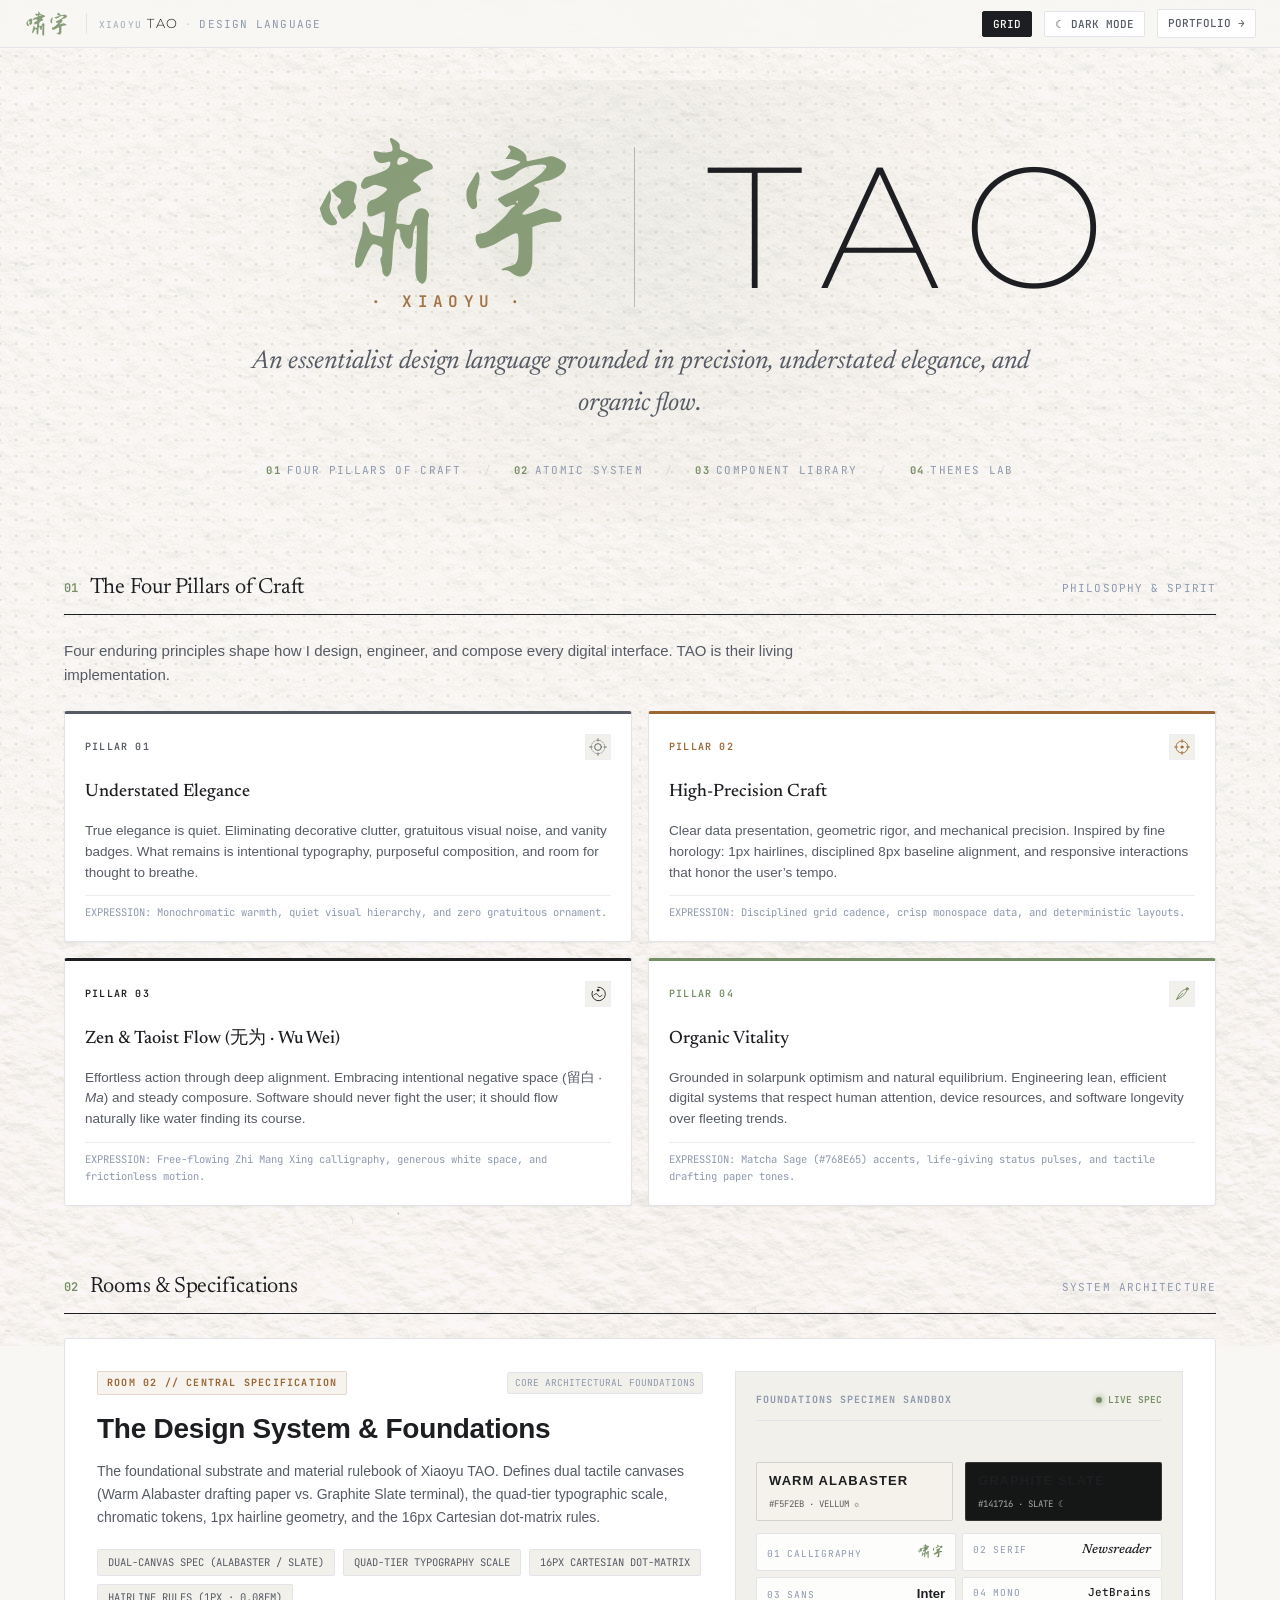
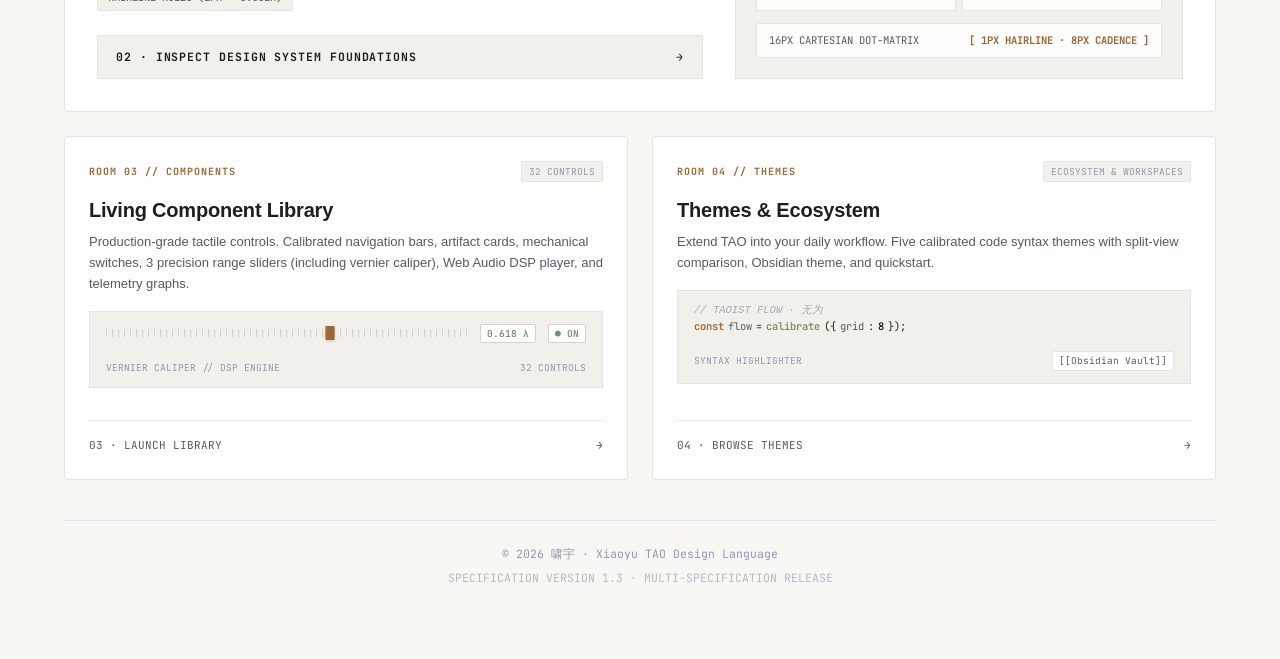
==== commit d1a5aa19: "feat: add architectural drafting glyphs to pillars and micro-schematics to room cards" ====
--- a/index.html
+++ b/index.html
@@ -105,7 +105,19 @@
 
       <div class="pillars-grid" style="display: grid !important; grid-template-columns: repeat(2, minmax(0, 1fr)) !important; gap: var(--space-4) !important;">
         <div class="pillar-card pillar-elegance">
-          <div class="pillar-number">PILLAR 01</div>
+          <div class="pillar-card-top-row">
+            <span class="pillar-number">PILLAR 01</span>
+            <span class="pillar-glyph" title="Concentric Golden Ratio Proportions" aria-hidden="true">
+              <svg width="18" height="18" viewBox="0 0 24 24" fill="none" stroke="currentColor" stroke-width="1.2" stroke-linecap="round" stroke-linejoin="round">
+                <circle cx="12" cy="12" r="9" stroke-dasharray="2 2" opacity="0.6"/>
+                <circle cx="12" cy="12" r="4.5"/>
+                <line x1="12" y1="1" x2="12" y2="4"/>
+                <line x1="12" y1="20" x2="12" y2="23"/>
+                <line x1="1" y1="12" x2="4" y2="12"/>
+                <line x1="20" y1="12" x2="23" y2="12"/>
+              </svg>
+            </span>
+          </div>
           <h3 class="pillar-title">Understated Elegance</h3>
           <p class="pillar-body">
             True elegance is quiet. Eliminating decorative clutter, gratuitous visual noise, and vanity badges. What remains is intentional typography, purposeful composition, and room for thought to breathe.
@@ -114,7 +126,19 @@
         </div>
 
         <div class="pillar-card pillar-craft">
-          <div class="pillar-number">PILLAR 02</div>
+          <div class="pillar-card-top-row">
+            <span class="pillar-number">PILLAR 02</span>
+            <span class="pillar-glyph" title="Horological Crosshair Vernier Index" aria-hidden="true">
+              <svg width="18" height="18" viewBox="0 0 24 24" fill="none" stroke="currentColor" stroke-width="1.2" stroke-linecap="round" stroke-linejoin="round">
+                <circle cx="12" cy="12" r="8"/>
+                <line x1="12" y1="2" x2="12" y2="6"/>
+                <line x1="12" y1="18" x2="12" y2="22"/>
+                <line x1="2" y1="12" x2="6" y2="12"/>
+                <line x1="18" y1="12" x2="22" y2="12"/>
+                <circle cx="12" cy="12" r="1.5" fill="currentColor"/>
+              </svg>
+            </span>
+          </div>
           <h3 class="pillar-title">High-Precision Craft</h3>
           <p class="pillar-body">
             Clear data presentation, geometric rigor, and mechanical precision. Inspired by fine horology: 1px hairlines, disciplined 8px baseline alignment, and responsive interactions that honor the user’s tempo.
@@ -123,7 +147,16 @@
         </div>
 
         <div class="pillar-card pillar-zen">
-          <div class="pillar-number">PILLAR 03</div>
+          <div class="pillar-card-top-row">
+            <span class="pillar-number">PILLAR 03</span>
+            <span class="pillar-glyph" title="Taoist Ensō &amp; Fluid Harmonic Meridian" aria-hidden="true">
+              <svg width="18" height="18" viewBox="0 0 24 24" fill="none" stroke="currentColor" stroke-width="1.2" stroke-linecap="round" stroke-linejoin="round">
+                <path d="M 12 3 A 9 9 0 1 1 4.5 8.5"/>
+                <path d="M 6.5 13.5 C 8.5 11, 10.5 11, 12 13.5 C 13.5 16, 15.5 16, 17.5 13.5"/>
+                <circle cx="12" cy="7" r="1.2" fill="currentColor"/>
+              </svg>
+            </span>
+          </div>
           <h3 class="pillar-title">Zen &amp; Taoist Flow (无为 · Wu Wei)</h3>
           <p class="pillar-body">
             Effortless action through deep alignment. Embracing intentional negative space (留白 · <em>Ma</em>) and steady composure. Software should never fight the user; it should flow naturally like water finding its course.
@@ -132,7 +165,16 @@
         </div>
 
         <div class="pillar-card pillar-vitality">
-          <div class="pillar-number">PILLAR 04</div>
+          <div class="pillar-card-top-row">
+            <span class="pillar-number">PILLAR 04</span>
+            <span class="pillar-glyph" title="Solar Curve &amp; Organic Pulse Node" aria-hidden="true">
+              <svg width="18" height="18" viewBox="0 0 24 24" fill="none" stroke="currentColor" stroke-width="1.2" stroke-linecap="round" stroke-linejoin="round">
+                <path d="M 5 19 C 5 19, 8 7, 19 5 C 19 5, 17 16, 5 19 Z"/>
+                <line x1="5" y1="19" x2="13" y2="11"/>
+                <circle cx="19" cy="5" r="1.5" fill="currentColor"/>
+              </svg>
+            </span>
+          </div>
           <h3 class="pillar-title">Organic Vitality</h3>
           <p class="pillar-body">
             Grounded in solarpunk optimism and natural equilibrium. Engineering lean, efficient digital systems that respect human attention, device resources, and software longevity over fleeting trends.
@@ -244,6 +286,21 @@
             <p class="room-portal-desc">
               Production-grade tactile controls. Calibrated navigation bars, artifact cards, mechanical switches, 3 precision range sliders (including vernier caliper), Web Audio DSP player, and telemetry graphs.
             </p>
+            <div class="room-schematic-preview" aria-hidden="true">
+              <div class="schematic-controls-row">
+                <div class="schematic-caliper-track">
+                  <div class="schematic-caliper-ticks"></div>
+                  <div class="schematic-caliper-line"></div>
+                  <div class="schematic-caliper-thumb"></div>
+                </div>
+                <span class="schematic-pill-tag active">0.618 λ</span>
+                <span class="schematic-pill-tag active">● ON</span>
+              </div>
+              <div class="schematic-secondary-row">
+                <span>VERNIER CALIPER // DSP ENGINE</span>
+                <span>32 CONTROLS</span>
+              </div>
+            </div>
           </div>
           <div class="room-action-footer">
             <span>03 · LAUNCH LIBRARY</span>
@@ -262,6 +319,20 @@
             <p class="room-portal-desc">
               Extend TAO into your daily workflow. Five calibrated code syntax themes with split-view comparison, Obsidian theme, and quickstart.
             </p>
+            <div class="room-schematic-preview" aria-hidden="true">
+              <div class="schematic-code-preview">
+                <div class="schematic-code-line">
+                  <span class="code-comment">// TAOIST FLOW · 无为</span>
+                </div>
+                <div class="schematic-code-line">
+                  <span class="code-keyword">const</span> <span class="code-prop">flow</span> = <span class="code-fn">calibrate</span>({ <span class="code-prop">grid</span>: <span class="code-val">8</span> });
+                </div>
+              </div>
+              <div class="schematic-secondary-row">
+                <span>SYNTAX HIGHLIGHTER</span>
+                <span class="schematic-tag-pill">[[Obsidian Vault]]</span>
+              </div>
+            </div>
           </div>
           <div class="room-action-footer">
             <span>04 · BROWSE THEMES</span>
--- a/styleguide.css
+++ b/styleguide.css
@@ -920,6 +920,128 @@
       margin: 0;
     }
 
+    /* Micro-Schematic Wireframe Previews for Rooms 03 & 04 */
+    .room-schematic-preview {
+      margin: var(--space-4) 0;
+      padding: var(--space-3) var(--space-4);
+      background: var(--canvas-surface-recessed);
+      border: 1px solid var(--border-hairline);
+      border-radius: var(--radius-sm);
+      font-family: var(--font-mono);
+      font-size: 11px;
+      pointer-events: none;
+      transition: border-color var(--duration-smooth) ease, background var(--duration-smooth) ease;
+    }
+
+    .room-portal-card:hover .room-schematic-preview {
+      border-color: var(--border-hover);
+      background: var(--canvas-bg);
+    }
+
+    .schematic-controls-row {
+      display: flex;
+      align-items: center;
+      justify-content: space-between;
+      gap: var(--space-3);
+      margin-bottom: var(--space-2);
+    }
+
+    .schematic-caliper-track {
+      flex: 1;
+      position: relative;
+      height: 18px;
+      display: flex;
+      align-items: center;
+    }
+
+    .schematic-caliper-line {
+      position: absolute;
+      left: 0;
+      right: 0;
+      height: 1px;
+      background: var(--border-color);
+    }
+
+    .schematic-caliper-ticks {
+      position: absolute;
+      left: 0;
+      right: 0;
+      height: 8px;
+      background-image: repeating-linear-gradient(
+        90deg,
+        var(--ink-faint) 0px,
+        var(--ink-faint) 1px,
+        transparent 1px,
+        transparent 6px
+      );
+      opacity: 0.6;
+    }
+
+    .schematic-caliper-thumb {
+      position: absolute;
+      left: 62%;
+      transform: translateX(-50%);
+      width: 9px;
+      height: 14px;
+      background: var(--accent-cognac);
+      border-radius: 1px;
+      box-shadow: 0 1px 3px rgba(0, 0, 0, 0.2);
+    }
+
+    .schematic-pill-tag {
+      font-size: 9.5px;
+      padding: 1px 6px;
+      border-radius: 2px;
+      background: var(--canvas-card-solid);
+      border: 1px solid var(--border-hairline);
+      color: var(--ink-secondary);
+      white-space: nowrap;
+    }
+
+    .schematic-pill-tag.active {
+      color: var(--accent-sage);
+      border-color: rgba(118, 142, 101, 0.35);
+      font-weight: 600;
+    }
+
+    .schematic-secondary-row {
+      display: flex;
+      justify-content: space-between;
+      align-items: center;
+      font-size: 9.5px;
+      color: var(--ink-muted);
+      border-top: 1px dashed var(--border-subtle);
+      padding-top: var(--space-2);
+    }
+
+    .schematic-code-preview {
+      font-family: var(--font-mono);
+      font-size: 10.5px;
+      line-height: 1.5;
+      margin-bottom: var(--space-2);
+    }
+
+    .schematic-code-line {
+      display: flex;
+      align-items: center;
+      gap: 4px;
+    }
+
+    .code-keyword { color: var(--accent-cognac); font-weight: 600; }
+    .code-fn { color: var(--accent-sage); font-weight: 600; }
+    .code-prop { color: var(--ink-secondary); }
+    .code-val { color: var(--ink-primary); font-weight: 600; }
+    .code-comment { color: var(--ink-muted); opacity: 0.8; font-style: italic; }
+
+    .schematic-tag-pill {
+      font-size: 9.5px;
+      color: var(--ink-secondary);
+      background: var(--canvas-card-solid);
+      border: 1px solid var(--border-hairline);
+      padding: 1px 6px;
+      border-radius: 2px;
+    }
+
     .room-action-footer {
       display: flex;
       justify-content: space-between;
@@ -1306,6 +1428,49 @@
     }
     .pillar-card.pillar-vitality:hover {
       border-top-color: var(--accent-sage);
+    }
+
+    .pillar-card-top-row {
+      display: flex;
+      justify-content: space-between;
+      align-items: center;
+      margin-bottom: var(--space-2);
+    }
+
+    .pillar-card-top-row .pillar-number {
+      margin-bottom: 0;
+    }
+
+    .pillar-glyph {
+      display: inline-flex;
+      align-items: center;
+      justify-content: center;
+      width: 26px;
+      height: 26px;
+      border-radius: var(--radius-sm);
+      background: var(--canvas-surface-recessed);
+      border: 1px solid var(--border-subtle);
+      color: var(--ink-muted);
+      transition: all var(--duration-smooth) var(--ease-deliberate);
+      flex-shrink: 0;
+    }
+
+    .pillar-card:hover .pillar-glyph {
+      transform: scale(1.08);
+      border-color: var(--border-hover);
+    }
+
+    .pillar-card.pillar-elegance .pillar-glyph {
+      color: var(--ink-secondary);
+    }
+    .pillar-card.pillar-craft .pillar-glyph {
+      color: var(--accent-cognac);
+    }
+    .pillar-card.pillar-zen .pillar-glyph {
+      color: var(--ink-primary);
+    }
+    .pillar-card.pillar-vitality .pillar-glyph {
+      color: var(--accent-sage);
     }
 
     .pillar-number {
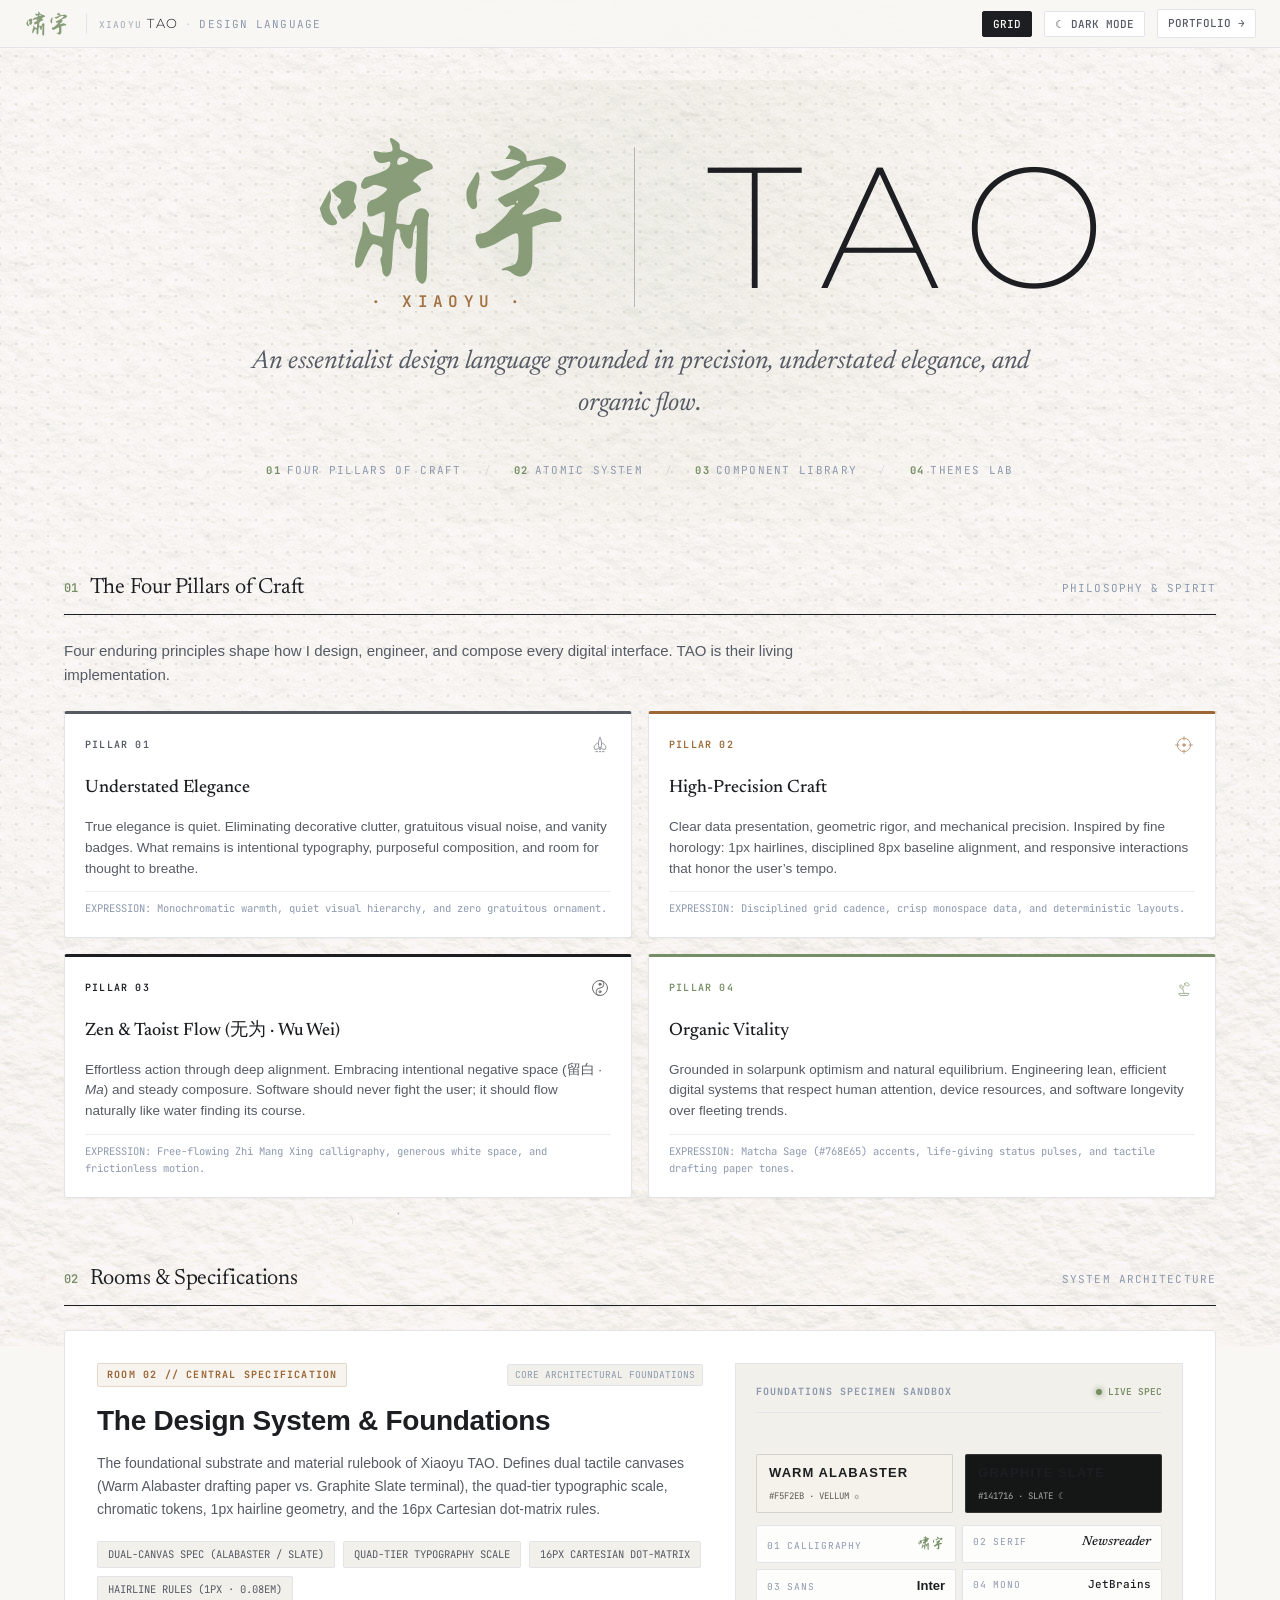
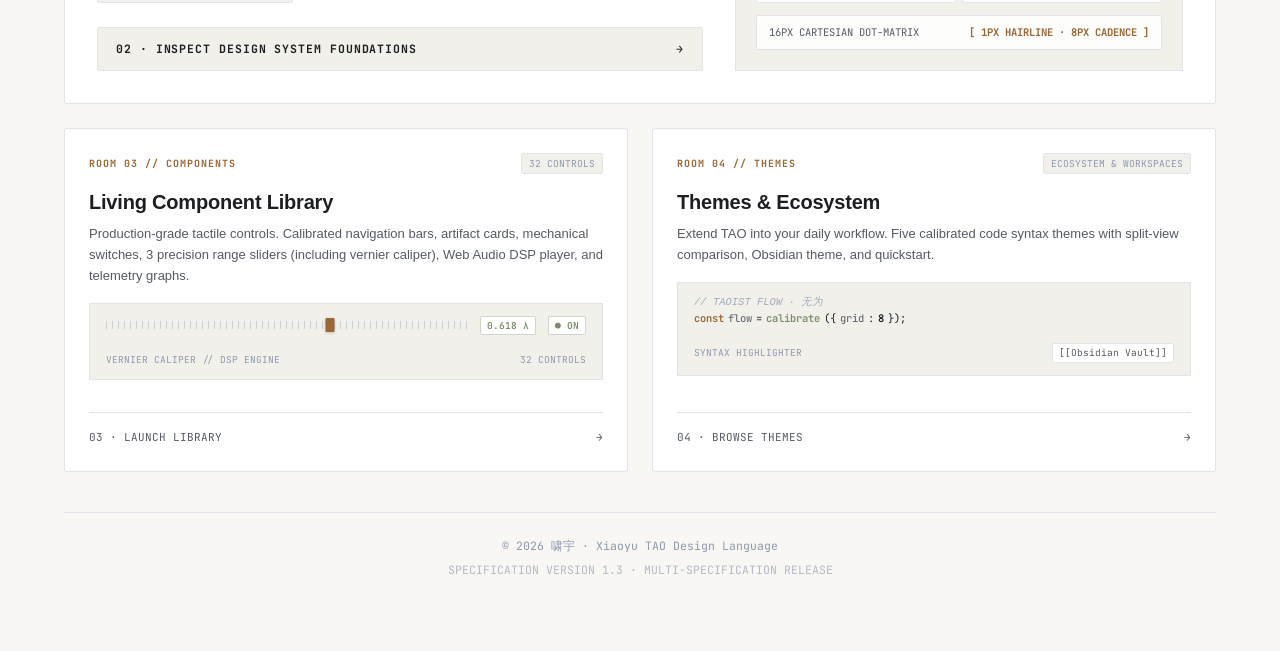
==== commit 941a7787: "feat: upgrade pillar icons to sacred lotus, precision crosshair, yin-yang, and bonsai" ====
--- a/index.html
+++ b/index.html
@@ -107,14 +107,12 @@
         <div class="pillar-card pillar-elegance">
           <div class="pillar-card-top-row">
             <span class="pillar-number">PILLAR 01</span>
-            <span class="pillar-glyph" title="Concentric Golden Ratio Proportions" aria-hidden="true">
-              <svg width="18" height="18" viewBox="0 0 24 24" fill="none" stroke="currentColor" stroke-width="1.2" stroke-linecap="round" stroke-linejoin="round">
-                <circle cx="12" cy="12" r="9" stroke-dasharray="2 2" opacity="0.6"/>
-                <circle cx="12" cy="12" r="4.5"/>
-                <line x1="12" y1="1" x2="12" y2="4"/>
-                <line x1="12" y1="20" x2="12" y2="23"/>
-                <line x1="1" y1="12" x2="4" y2="12"/>
-                <line x1="20" y1="12" x2="23" y2="12"/>
+            <span class="pillar-glyph" title="Sacred Lotus · Understated Elegance" aria-hidden="true">
+              <svg width="20" height="20" viewBox="0 0 24 24" fill="none" stroke="currentColor" stroke-width="1.2" stroke-linecap="round" stroke-linejoin="round">
+                <path d="M 12 3 C 9.5 7, 9.5 13.5, 12 18 C 14.5 13.5, 14.5 7, 12 3 Z"/>
+                <path d="M 10 9.5 C 6 11, 4 14, 5.5 17 C 8 18, 10 16.5, 11.5 15"/>
+                <path d="M 14 9.5 C 18 11, 20 14, 18.5 17 C 16 18, 14 16.5, 12.5 15"/>
+                <line x1="7" y1="20" x2="17" y2="20" stroke-dasharray="2 2"/>
               </svg>
             </span>
           </div>
@@ -129,7 +127,7 @@
           <div class="pillar-card-top-row">
             <span class="pillar-number">PILLAR 02</span>
             <span class="pillar-glyph" title="Horological Crosshair Vernier Index" aria-hidden="true">
-              <svg width="18" height="18" viewBox="0 0 24 24" fill="none" stroke="currentColor" stroke-width="1.2" stroke-linecap="round" stroke-linejoin="round">
+              <svg width="20" height="20" viewBox="0 0 24 24" fill="none" stroke="currentColor" stroke-width="1.2" stroke-linecap="round" stroke-linejoin="round">
                 <circle cx="12" cy="12" r="8"/>
                 <line x1="12" y1="2" x2="12" y2="6"/>
                 <line x1="12" y1="18" x2="12" y2="22"/>
@@ -149,11 +147,12 @@
         <div class="pillar-card pillar-zen">
           <div class="pillar-card-top-row">
             <span class="pillar-number">PILLAR 03</span>
-            <span class="pillar-glyph" title="Taoist Ensō &amp; Fluid Harmonic Meridian" aria-hidden="true">
-              <svg width="18" height="18" viewBox="0 0 24 24" fill="none" stroke="currentColor" stroke-width="1.2" stroke-linecap="round" stroke-linejoin="round">
-                <path d="M 12 3 A 9 9 0 1 1 4.5 8.5"/>
-                <path d="M 6.5 13.5 C 8.5 11, 10.5 11, 12 13.5 C 13.5 16, 15.5 16, 17.5 13.5"/>
-                <circle cx="12" cy="7" r="1.2" fill="currentColor"/>
+            <span class="pillar-glyph" title="Taoist Taijitu · Yin-Yang &amp; Wu Wei" aria-hidden="true">
+              <svg width="20" height="20" viewBox="0 0 24 24" fill="none" stroke="currentColor" stroke-width="1.2" stroke-linecap="round" stroke-linejoin="round">
+                <circle cx="12" cy="12" r="9"/>
+                <path d="M 12 3 A 4.5 4.5 0 0 1 12 12 A 4.5 4.5 0 0 0 12 21"/>
+                <circle cx="12" cy="7.5" r="1.3" fill="currentColor"/>
+                <circle cx="12" cy="16.5" r="1.3" stroke="currentColor" fill="none"/>
               </svg>
             </span>
           </div>
@@ -167,11 +166,13 @@
         <div class="pillar-card pillar-vitality">
           <div class="pillar-card-top-row">
             <span class="pillar-number">PILLAR 04</span>
-            <span class="pillar-glyph" title="Solar Curve &amp; Organic Pulse Node" aria-hidden="true">
-              <svg width="18" height="18" viewBox="0 0 24 24" fill="none" stroke="currentColor" stroke-width="1.2" stroke-linecap="round" stroke-linejoin="round">
-                <path d="M 5 19 C 5 19, 8 7, 19 5 C 19 5, 17 16, 5 19 Z"/>
-                <line x1="5" y1="19" x2="13" y2="11"/>
-                <circle cx="19" cy="5" r="1.5" fill="currentColor"/>
+            <span class="pillar-glyph" title="Bonsai Equilibrium · Organic Vitality" aria-hidden="true">
+              <svg width="20" height="20" viewBox="0 0 24 24" fill="none" stroke="currentColor" stroke-width="1.2" stroke-linecap="round" stroke-linejoin="round">
+                <path d="M 6 18.5 L 18 18.5 L 16.5 21 L 7.5 21 Z"/>
+                <path d="M 12 18.5 C 12 15.5, 9.5 13.5, 11 11 C 11.8 9.5, 13 9, 13 7"/>
+                <path d="M 10 13 C 8 13, 7 11.5, 7.5 10.5"/>
+                <path d="M 13 7 C 13 5, 17 5, 17 7 C 19 7, 19 9.5, 16.5 9.5 C 14.5 9.5, 13.5 8.5, 13 7 Z"/>
+                <path d="M 7.5 10.5 C 6 10.5, 6 8.5, 8 8.5 C 9.5 8.5, 10.5 9.5, 10 11"/>
               </svg>
             </span>
           </div>
--- a/styleguide.css
+++ b/styleguide.css
@@ -1445,19 +1445,18 @@
       display: inline-flex;
       align-items: center;
       justify-content: center;
-      width: 26px;
-      height: 26px;
-      border-radius: var(--radius-sm);
-      background: var(--canvas-surface-recessed);
-      border: 1px solid var(--border-subtle);
-      color: var(--ink-muted);
-      transition: all var(--duration-smooth) var(--ease-deliberate);
+      width: 22px;
+      height: 22px;
+      background: transparent;
+      border: none;
+      opacity: 0.65;
+      transition: opacity var(--duration-smooth) ease, transform var(--duration-smooth) var(--ease-deliberate), color var(--duration-smooth) ease;
       flex-shrink: 0;
     }
 
     .pillar-card:hover .pillar-glyph {
-      transform: scale(1.08);
-      border-color: var(--border-hover);
+      opacity: 1;
+      transform: scale(1.1);
     }
 
     .pillar-card.pillar-elegance .pillar-glyph {
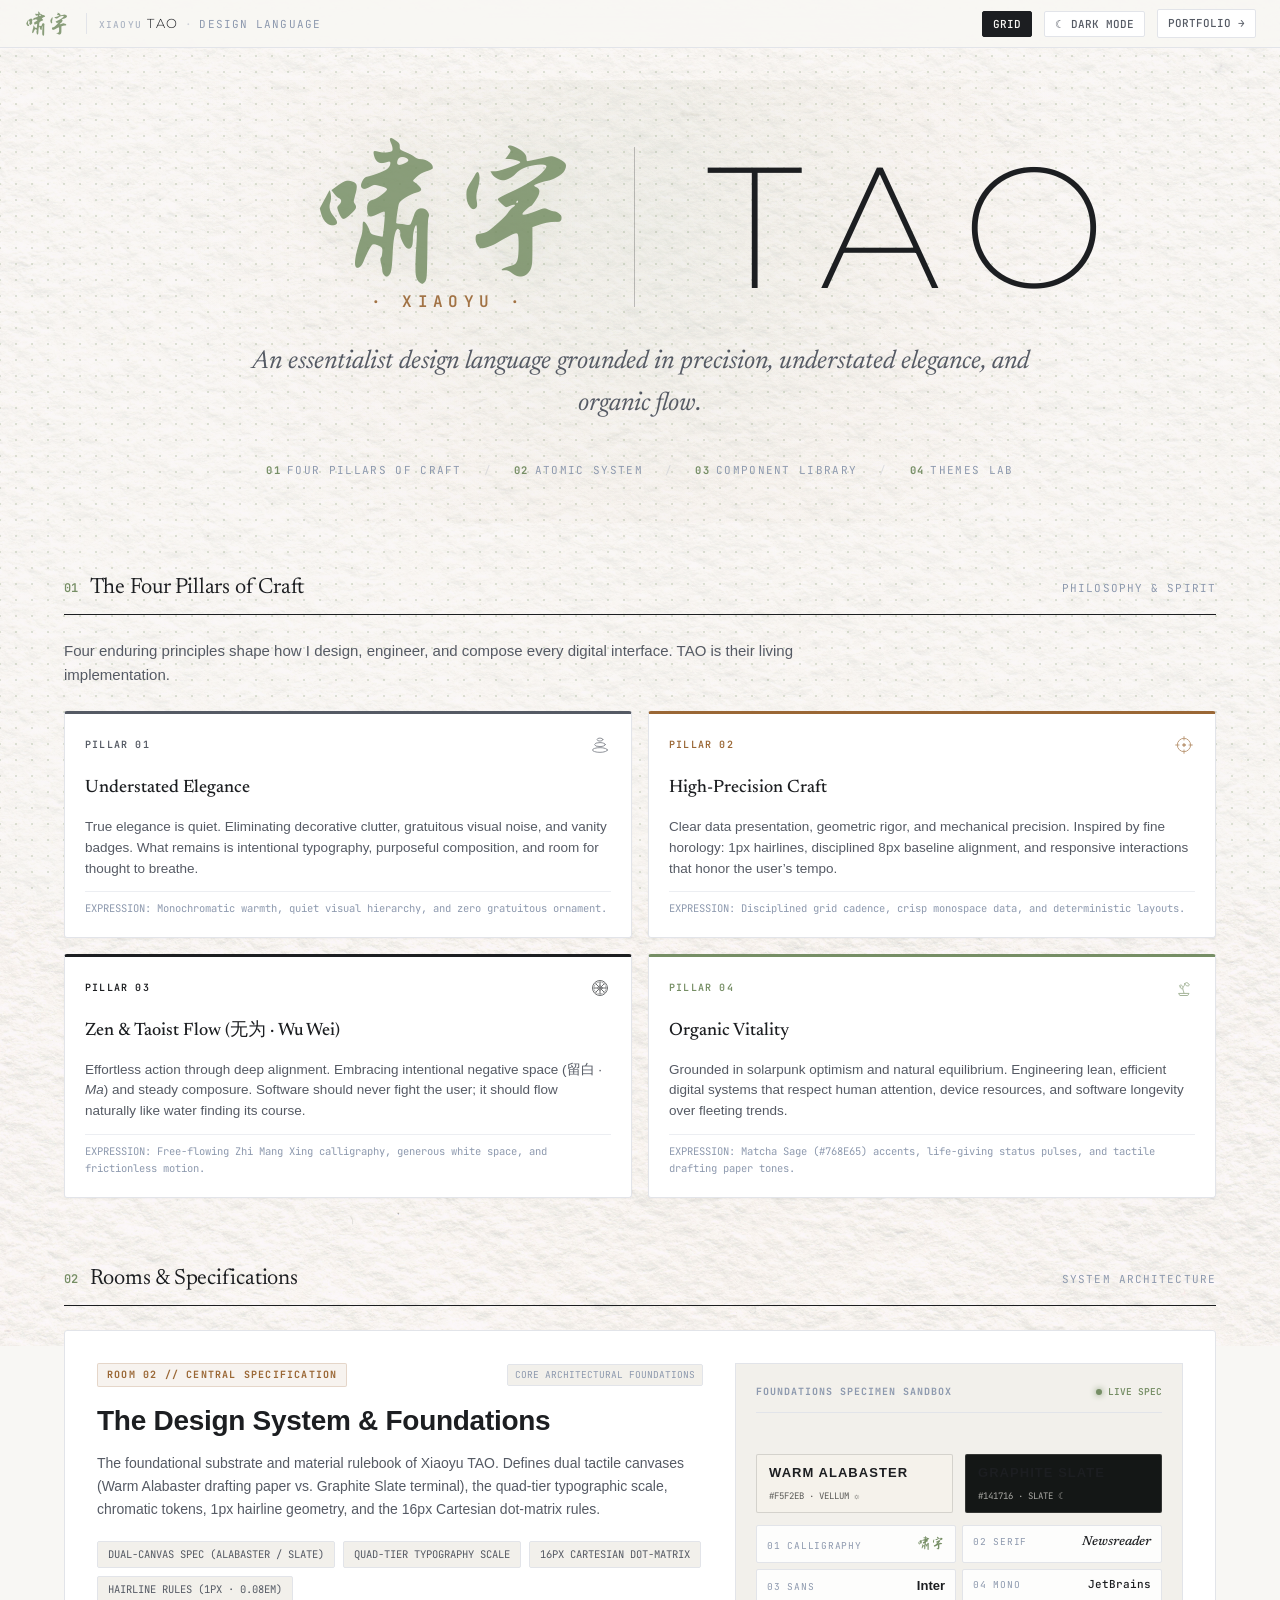
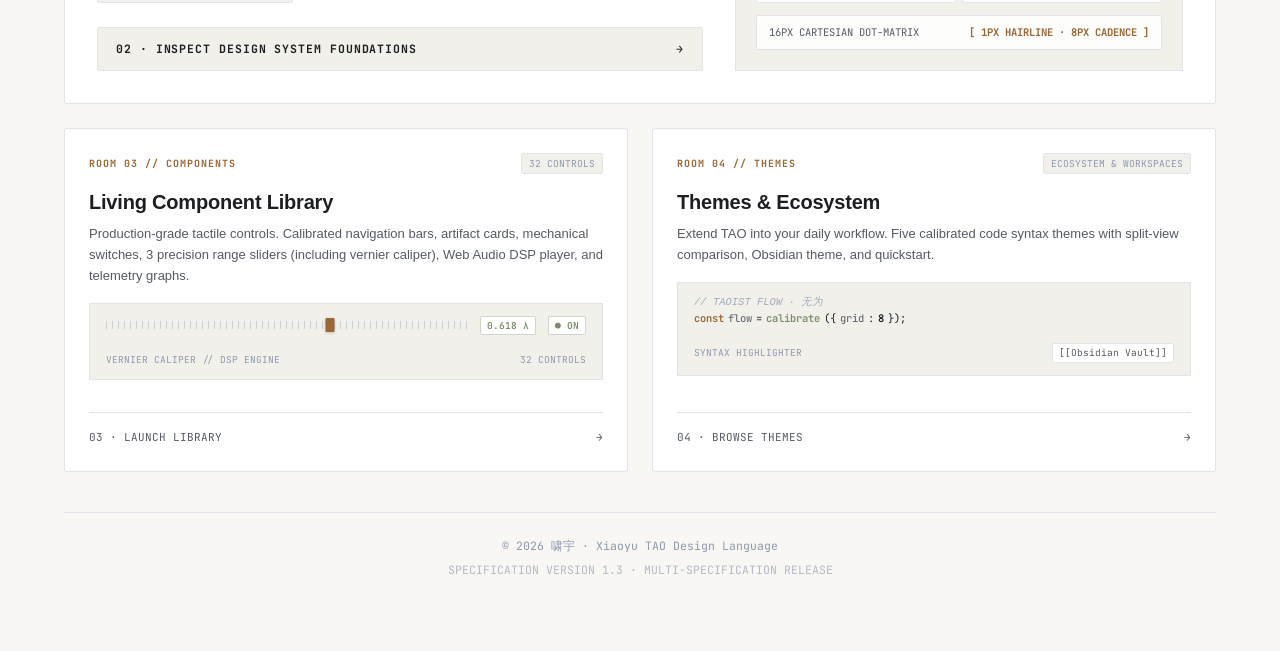
==== commit 4750dfba: "feat: update Pillar 01 to Zen Balance Stones and Pillar 03 to Dharmachakra Wheel" ====
--- a/index.html
+++ b/index.html
@@ -107,12 +107,11 @@
         <div class="pillar-card pillar-elegance">
           <div class="pillar-card-top-row">
             <span class="pillar-number">PILLAR 01</span>
-            <span class="pillar-glyph" title="Sacred Lotus · Understated Elegance" aria-hidden="true">
+            <span class="pillar-glyph" title="Zen Stacked Balance Stones · Understated Elegance" aria-hidden="true">
               <svg width="20" height="20" viewBox="0 0 24 24" fill="none" stroke="currentColor" stroke-width="1.2" stroke-linecap="round" stroke-linejoin="round">
-                <path d="M 12 3 C 9.5 7, 9.5 13.5, 12 18 C 14.5 13.5, 14.5 7, 12 3 Z"/>
-                <path d="M 10 9.5 C 6 11, 4 14, 5.5 17 C 8 18, 10 16.5, 11.5 15"/>
-                <path d="M 14 9.5 C 18 11, 20 14, 18.5 17 C 16 18, 14 16.5, 12.5 15"/>
-                <line x1="7" y1="20" x2="17" y2="20" stroke-dasharray="2 2"/>
+                <ellipse cx="12" cy="5.5" rx="3.5" ry="1.8"/>
+                <ellipse cx="12" cy="11.5" rx="6.5" ry="2.4"/>
+                <ellipse cx="12" cy="18" rx="9" ry="2.8"/>
               </svg>
             </span>
           </div>
@@ -147,12 +146,20 @@
         <div class="pillar-card pillar-zen">
           <div class="pillar-card-top-row">
             <span class="pillar-number">PILLAR 03</span>
-            <span class="pillar-glyph" title="Taoist Taijitu · Yin-Yang &amp; Wu Wei" aria-hidden="true">
+            <span class="pillar-glyph" title="Dharmachakra Wheel · Zen &amp; Taoist Flow" aria-hidden="true">
               <svg width="20" height="20" viewBox="0 0 24 24" fill="none" stroke="currentColor" stroke-width="1.2" stroke-linecap="round" stroke-linejoin="round">
                 <circle cx="12" cy="12" r="9"/>
-                <path d="M 12 3 A 4.5 4.5 0 0 1 12 12 A 4.5 4.5 0 0 0 12 21"/>
-                <circle cx="12" cy="7.5" r="1.3" fill="currentColor"/>
-                <circle cx="12" cy="16.5" r="1.3" stroke="currentColor" fill="none"/>
+                <circle cx="12" cy="12" r="7.2" stroke-dasharray="1.5 1.5" opacity="0.6"/>
+                <circle cx="12" cy="12" r="2.5"/>
+                <circle cx="12" cy="12" r="1" fill="currentColor"/>
+                <line x1="12" y1="4.8" x2="12" y2="9.5"/>
+                <line x1="12" y1="14.5" x2="12" y2="19.2"/>
+                <line x1="4.8" y1="12" x2="9.5" y2="12"/>
+                <line x1="14.5" y1="12" x2="19.2" y2="12"/>
+                <line x1="6.9" y1="6.9" x2="10.2" y2="10.2"/>
+                <line x1="13.8" y1="13.8" x2="17.1" y2="17.1"/>
+                <line x1="6.9" y1="17.1" x2="10.2" y2="13.8"/>
+                <line x1="13.8" y1="10.2" x2="17.1" y2="6.9"/>
               </svg>
             </span>
           </div>
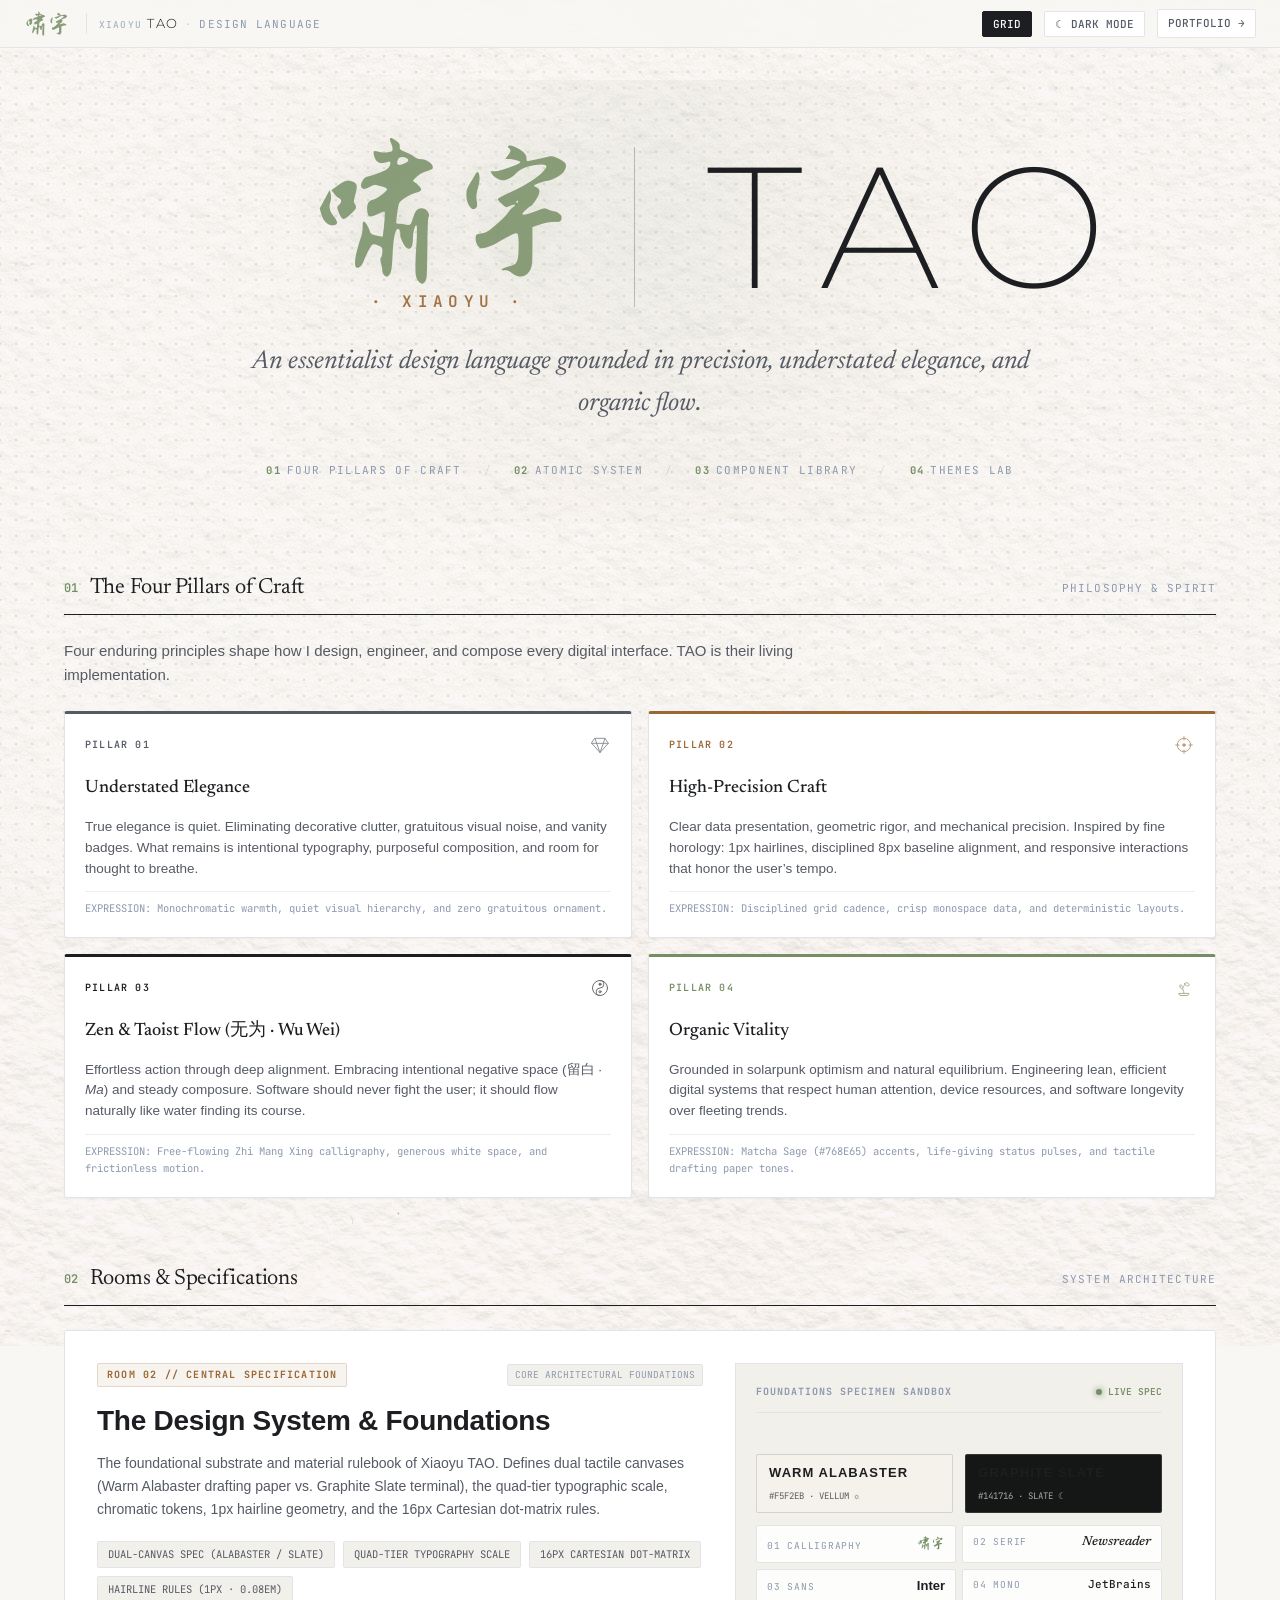
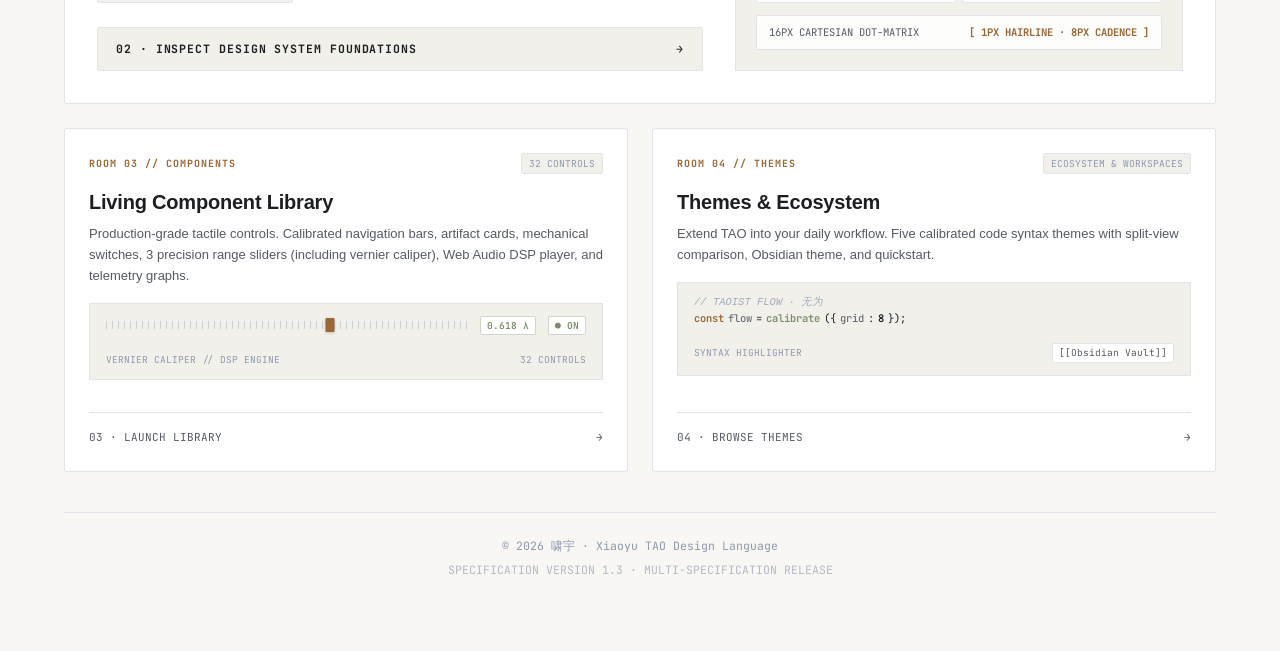
==== commit f7c7dcc1: "feat: set Pillar 01 to geometric diamond and restore Yin-Yang for Pillar 03" ====
--- a/index.html
+++ b/index.html
@@ -107,11 +107,14 @@
         <div class="pillar-card pillar-elegance">
           <div class="pillar-card-top-row">
             <span class="pillar-number">PILLAR 01</span>
-            <span class="pillar-glyph" title="Zen Stacked Balance Stones · Understated Elegance" aria-hidden="true">
+            <span class="pillar-glyph" title="Geometric Diamond · Understated Elegance &amp; Class" aria-hidden="true">
               <svg width="20" height="20" viewBox="0 0 24 24" fill="none" stroke="currentColor" stroke-width="1.2" stroke-linecap="round" stroke-linejoin="round">
-                <ellipse cx="12" cy="5.5" rx="3.5" ry="1.8"/>
-                <ellipse cx="12" cy="11.5" rx="6.5" ry="2.4"/>
-                <ellipse cx="12" cy="18" rx="9" ry="2.8"/>
+                <path d="M 6 4 L 18 4 L 22 10 L 12 21 L 2 10 Z"/>
+                <line x1="2" y1="10" x2="22" y2="10"/>
+                <line x1="12" y1="21" x2="8" y2="10"/>
+                <line x1="12" y1="21" x2="16" y2="10"/>
+                <line x1="6" y1="4" x2="8" y2="10"/>
+                <line x1="18" y1="4" x2="16" y2="10"/>
               </svg>
             </span>
           </div>
@@ -146,20 +149,12 @@
         <div class="pillar-card pillar-zen">
           <div class="pillar-card-top-row">
             <span class="pillar-number">PILLAR 03</span>
-            <span class="pillar-glyph" title="Dharmachakra Wheel · Zen &amp; Taoist Flow" aria-hidden="true">
+            <span class="pillar-glyph" title="Taoist Taijitu · Yin-Yang &amp; Wu Wei" aria-hidden="true">
               <svg width="20" height="20" viewBox="0 0 24 24" fill="none" stroke="currentColor" stroke-width="1.2" stroke-linecap="round" stroke-linejoin="round">
                 <circle cx="12" cy="12" r="9"/>
-                <circle cx="12" cy="12" r="7.2" stroke-dasharray="1.5 1.5" opacity="0.6"/>
-                <circle cx="12" cy="12" r="2.5"/>
-                <circle cx="12" cy="12" r="1" fill="currentColor"/>
-                <line x1="12" y1="4.8" x2="12" y2="9.5"/>
-                <line x1="12" y1="14.5" x2="12" y2="19.2"/>
-                <line x1="4.8" y1="12" x2="9.5" y2="12"/>
-                <line x1="14.5" y1="12" x2="19.2" y2="12"/>
-                <line x1="6.9" y1="6.9" x2="10.2" y2="10.2"/>
-                <line x1="13.8" y1="13.8" x2="17.1" y2="17.1"/>
-                <line x1="6.9" y1="17.1" x2="10.2" y2="13.8"/>
-                <line x1="13.8" y1="10.2" x2="17.1" y2="6.9"/>
+                <path d="M 12 3 A 4.5 4.5 0 0 1 12 12 A 4.5 4.5 0 0 0 12 21"/>
+                <circle cx="12" cy="7.5" r="1.3" fill="currentColor"/>
+                <circle cx="12" cy="16.5" r="1.3" stroke="currentColor" fill="none"/>
               </svg>
             </span>
           </div>
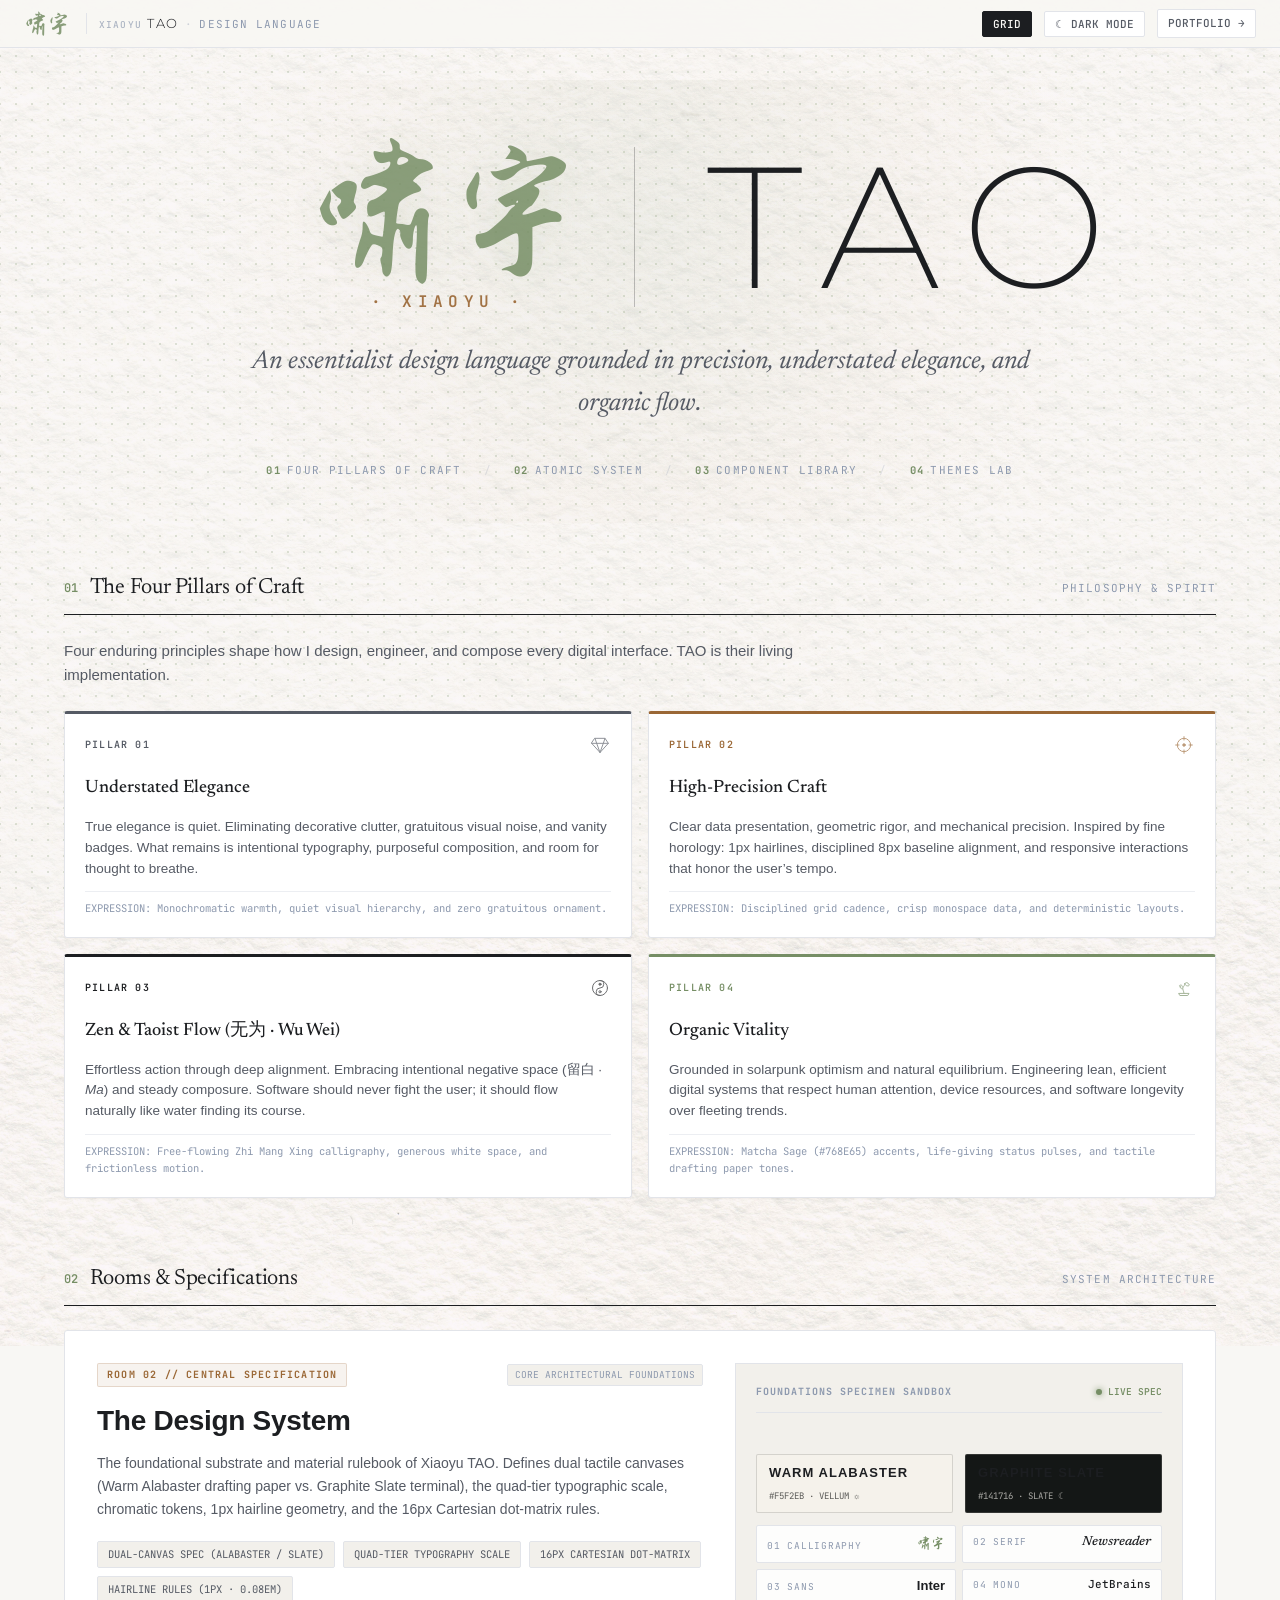
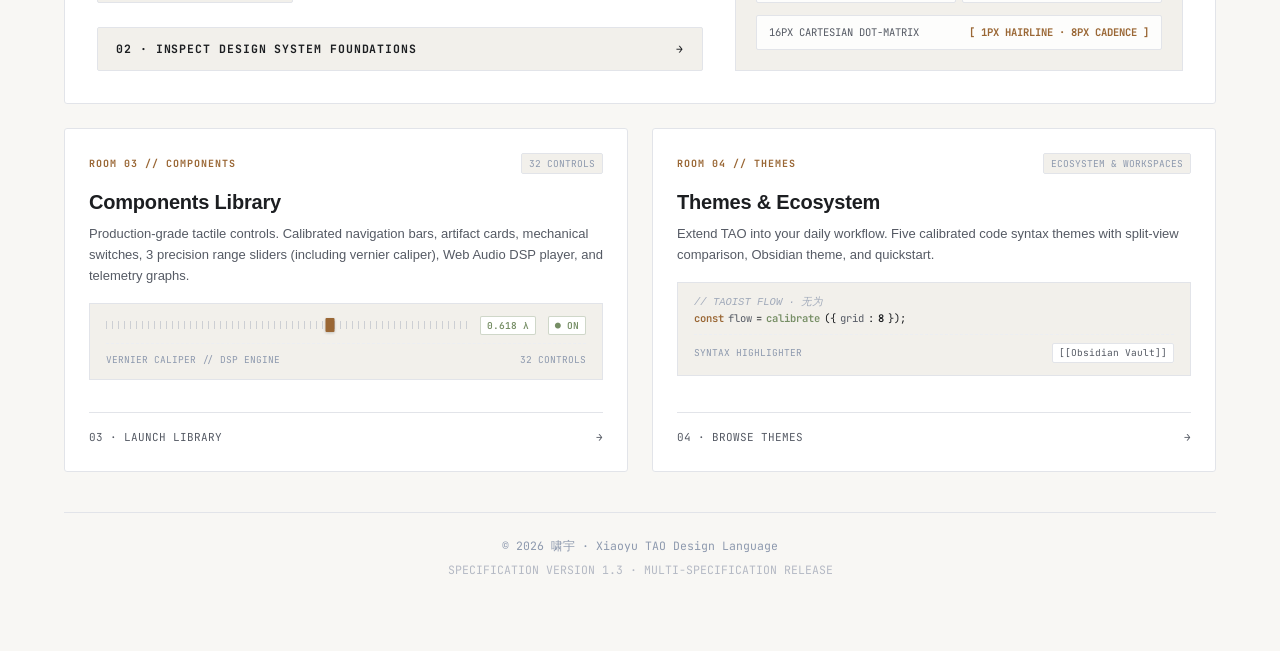
==== commit 86430725: "feat: simplify titles to Components Library and The Design System, add physical Vernier Caliper comp" ====
--- a/index.html
+++ b/index.html
@@ -197,8 +197,8 @@
         <div class="section-label">SYSTEM ARCHITECTURE</div>
       </div>
 
-      <!-- CENTRAL HERO CARD: Room 02 The Design System & Foundations (Same size/width as Header) -->
-      <a href="system.html" class="room-portal-card room-portal-featured" id="card-featured-system" aria-label="Room 02: The Design System and Foundations">
+      <!-- CENTRAL HERO CARD: Room 02 The Design System (Same size/width as Header) -->
+      <a href="system.html" class="room-portal-card room-portal-featured" id="card-featured-system" aria-label="Room 02: The Design System">
         <!-- Content Side -->
         <div class="featured-content-side">
           <div>
@@ -206,7 +206,7 @@
               <span class="featured-hero-badge">ROOM 02 // CENTRAL SPECIFICATION</span>
               <span class="room-specimen-pill">CORE ARCHITECTURAL FOUNDATIONS</span>
             </div>
-            <h2 class="room-portal-title">The Design System &amp; Foundations</h2>
+            <h2 class="room-portal-title">The Design System</h2>
             <p class="room-portal-desc">
               The foundational substrate and material rulebook of Xiaoyu TAO. Defines dual tactile canvases (Warm Alabaster drafting paper vs. Graphite Slate terminal), the quad-tier typographic scale, chromatic tokens, 1px hairline geometry, and the 16px Cartesian dot-matrix rules.
             </p>
@@ -285,7 +285,7 @@
               <span class="room-idx-badge">ROOM 03 // COMPONENTS</span>
               <span class="room-specimen-pill">32 CONTROLS</span>
             </div>
-            <h2 class="room-portal-title">Living Component Library</h2>
+            <h2 class="room-portal-title">Components Library</h2>
             <p class="room-portal-desc">
               Production-grade tactile controls. Calibrated navigation bars, artifact cards, mechanical switches, 3 precision range sliders (including vernier caliper), Web Audio DSP player, and telemetry graphs.
             </p>
--- a/styleguide.css
+++ b/styleguide.css
@@ -2852,6 +2852,183 @@
       color: var(--ink-muted);
       margin-top: 3px;
       letter-spacing: 0.04em;
+    }
+
+    /* ==========================================================================
+       04 · Physical Vernier Caliper Component (Machinist Beam & Sliding Jaw)
+       ========================================================================== */
+    .vernier-caliper-box {
+      background: var(--canvas-card-solid);
+      border: 1px solid var(--border-hairline);
+      border-radius: var(--radius-card);
+      padding: var(--space-4) var(--space-5);
+      position: relative;
+    }
+
+    .vernier-caliper-assembly {
+      position: relative;
+      height: 70px;
+      display: flex;
+      align-items: center;
+      margin: var(--space-3) 0 var(--space-2) 0;
+      user-select: none;
+    }
+
+    /* Caliper Main Beam (Ruler Track) */
+    .vernier-caliper-beam {
+      position: absolute;
+      left: 0;
+      right: 0;
+      height: 40px;
+      background: var(--canvas-surface-recessed);
+      border: 1px solid var(--border-color);
+      border-radius: 3px;
+      box-shadow: inset 0 1px 3px rgba(0, 0, 0, 0.06);
+      overflow: hidden;
+      display: flex;
+      flex-direction: column;
+      justify-content: space-between;
+      padding: 0 16px;
+    }
+
+    .caliper-beam-centerline {
+      position: absolute;
+      left: 0;
+      right: 0;
+      top: 50%;
+      height: 1px;
+      background: var(--border-hairline);
+      z-index: 1;
+    }
+
+    /* Continuous 1px Millimeter Graduations */
+    .caliper-beam-millimeter-ticks {
+      position: absolute;
+      left: 16px;
+      right: 16px;
+      top: 0;
+      height: 14px;
+      background-image: repeating-linear-gradient(
+        90deg,
+        var(--ink-faint) 0px,
+        var(--ink-faint) 1px,
+        transparent 1px,
+        transparent 8px
+      );
+      opacity: 0.75;
+      z-index: 2;
+    }
+
+    .caliper-beam-numbers {
+      position: absolute;
+      left: 16px;
+      right: 16px;
+      bottom: 3px;
+      display: flex;
+      justify-content: space-between;
+      font-family: var(--font-mono);
+      font-size: 8.5px;
+      color: var(--ink-muted);
+      z-index: 2;
+    }
+
+    /* Native Range Input with Accessible Drag Area */
+    .vernier-range-input {
+      position: absolute;
+      left: 0;
+      right: 0;
+      top: 0;
+      bottom: 0;
+      width: 100%;
+      height: 100%;
+      opacity: 0;
+      cursor: ew-resize;
+      z-index: 10;
+      margin: 0;
+    }
+
+    /* Sliding Vernier Bezel & Jaw */
+    .vernier-sliding-jaw {
+      position: absolute;
+      top: 50%;
+      transform: translate(-50%, -50%);
+      width: 44px;
+      height: 60px;
+      background: var(--canvas-card-solid);
+      border: 1.5px solid var(--accent-cognac);
+      border-radius: 3px;
+      box-shadow: 0 4px 14px rgba(0, 0, 0, 0.16);
+      display: flex;
+      flex-direction: column;
+      align-items: center;
+      justify-content: space-between;
+      padding: 4px 3px;
+      pointer-events: none;
+      z-index: 5;
+      transition: box-shadow var(--duration-instant) ease;
+    }
+
+    .vernier-caliper-assembly:hover .vernier-sliding-jaw {
+      box-shadow: 0 6px 20px rgba(184, 115, 51, 0.28);
+    }
+
+    .vernier-jaw-index-line {
+      width: 2px;
+      height: 16px;
+      background: var(--accent-cognac);
+      border-radius: 1px;
+      box-shadow: 0 0 4px rgba(184, 115, 51, 0.4);
+    }
+
+    .vernier-subscale-ticks {
+      display: flex;
+      justify-content: space-between;
+      width: 85%;
+      font-family: var(--font-mono);
+      font-size: 6.5px;
+      color: var(--accent-cognac);
+      line-height: 1;
+      opacity: 0.85;
+      letter-spacing: -1px;
+    }
+
+    .vernier-jaw-thumb-knurl {
+      width: 22px;
+      height: 6px;
+      background: repeating-linear-gradient(
+        90deg,
+        var(--ink-faint) 0px,
+        var(--ink-faint) 1px,
+        transparent 1px,
+        transparent 3px
+      );
+      border-radius: 1px;
+      opacity: 0.8;
+    }
+
+    .vernier-jaw-tag {
+      font-family: var(--font-mono);
+      font-size: 8px;
+      font-weight: 700;
+      color: var(--accent-cognac);
+      background: var(--canvas-surface-recessed);
+      padding: 1px 4px;
+      border-radius: 2px;
+      border: 1px solid var(--border-subtle);
+      white-space: nowrap;
+    }
+
+    .vernier-telemetry-footer {
+      display: flex;
+      justify-content: space-between;
+      align-items: center;
+      padding-top: var(--space-2);
+      border-top: 1px dashed var(--border-subtle);
+      font-family: var(--font-mono);
+      font-size: 10.5px;
+      color: var(--ink-muted);
+      flex-wrap: wrap;
+      gap: var(--space-2);
     }
 
     /* Live Telemetry Chart Stage */
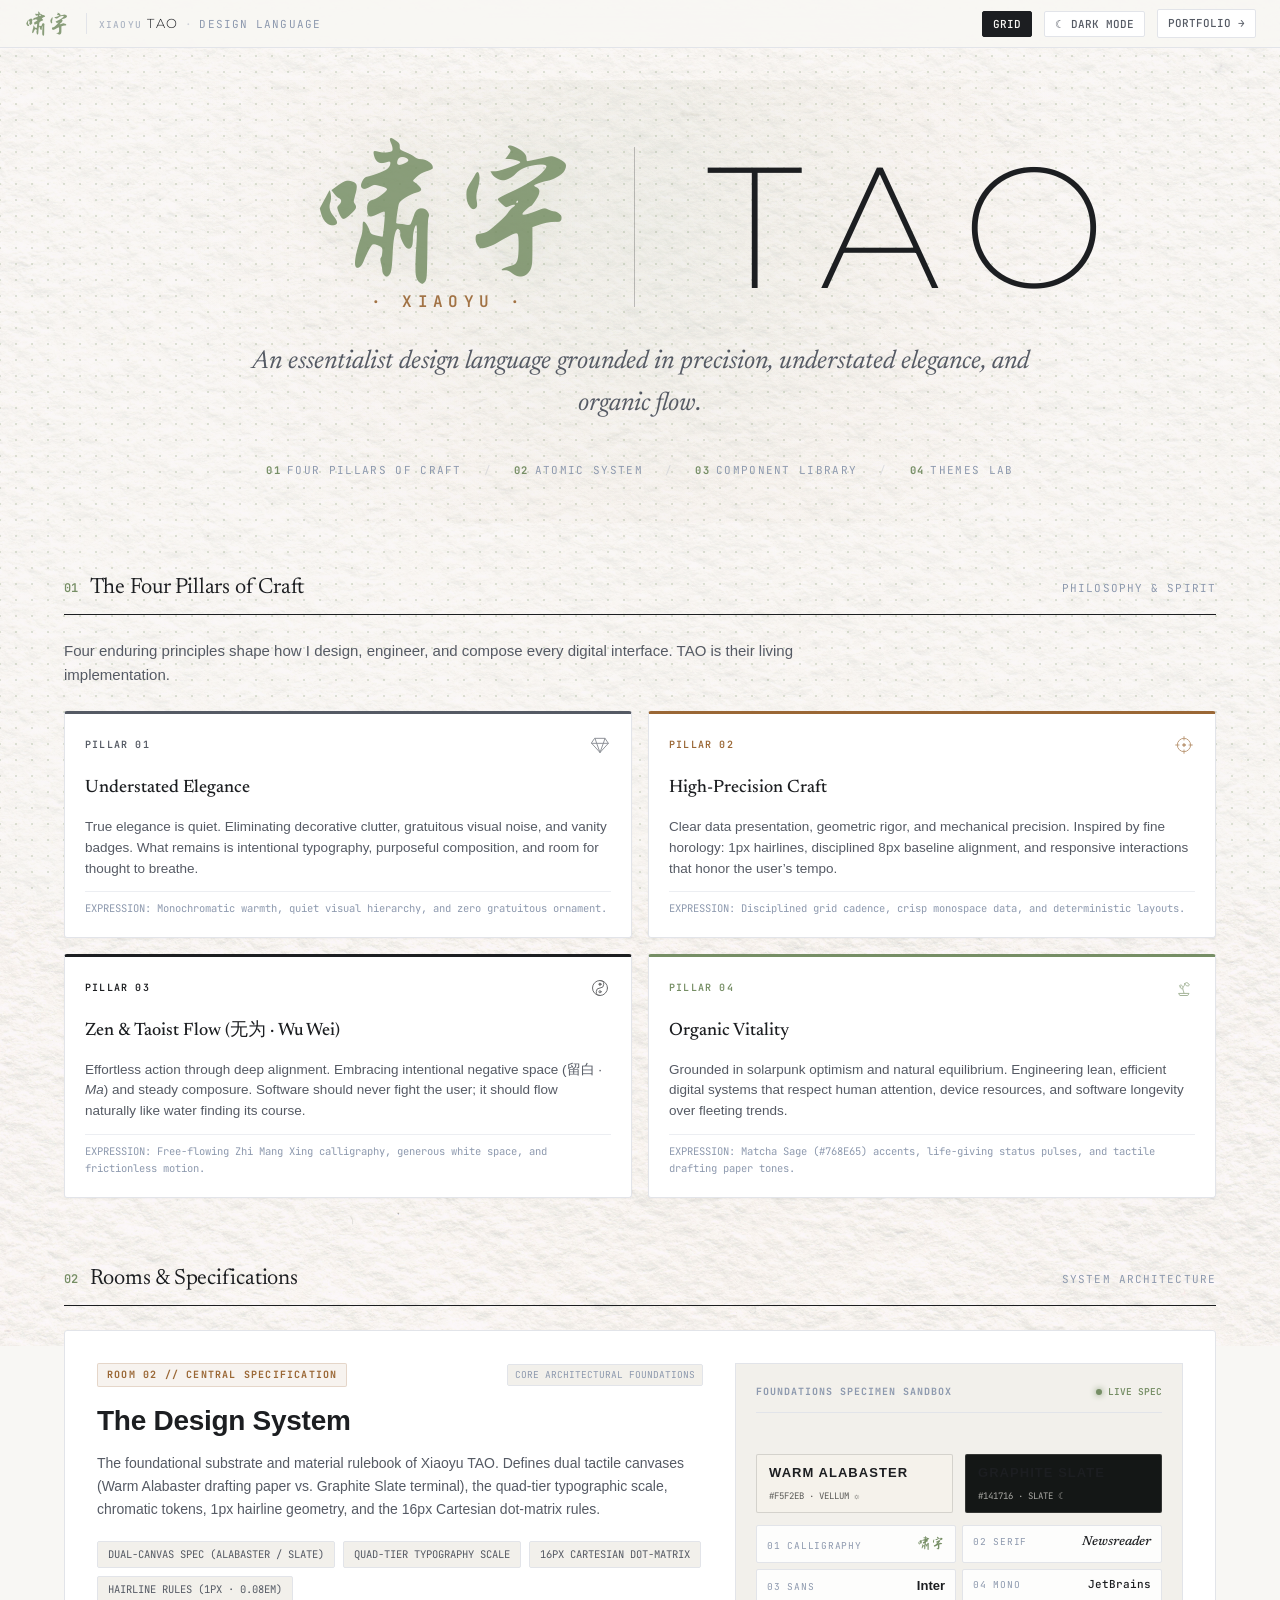
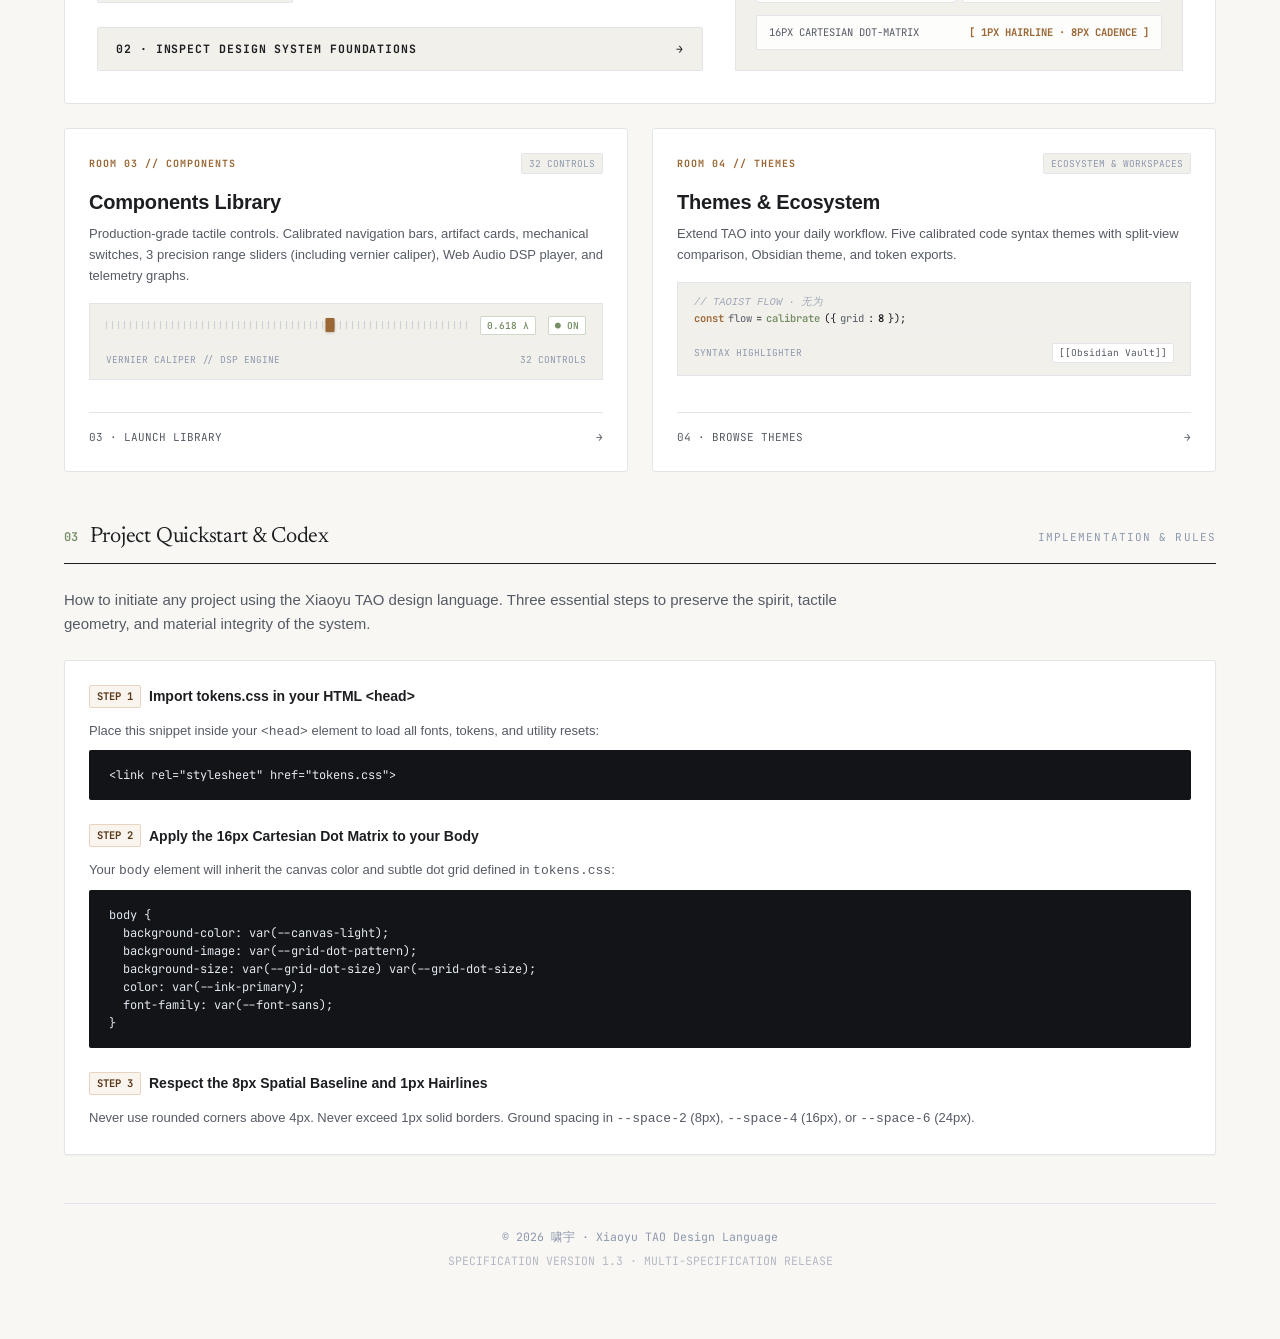
==== commit 80953497: "feat(layout): relocate project quickstart section to bottom of main gateway page" ====
--- a/index.html
+++ b/index.html
@@ -320,7 +320,7 @@
             </div>
             <h2 class="room-portal-title">Themes &amp; Ecosystem</h2>
             <p class="room-portal-desc">
-              Extend TAO into your daily workflow. Five calibrated code syntax themes with split-view comparison, Obsidian theme, and quickstart.
+              Extend TAO into your daily workflow. Five calibrated code syntax themes with split-view comparison, Obsidian theme, and token exports.
             </p>
             <div class="room-schematic-preview" aria-hidden="true">
               <div class="schematic-code-preview">
@@ -345,6 +345,61 @@
 
       </div>
 
+    </section>
+
+    <!-- 03 · PROJECT QUICKSTART & CODEX -->
+    <section class="atelier-quickstart-section" id="quickstart" aria-label="Project Quickstart &amp; Implementation">
+      <div class="section-header">
+        <div class="section-title">
+          <span class="section-idx">03</span>
+          <span>Project Quickstart &amp; Codex</span>
+        </div>
+        <div class="section-label">IMPLEMENTATION &amp; RULES</div>
+      </div>
+
+      <p class="section-intro">
+        How to initiate any project using the Xiaoyu TAO design language. Three essential steps to preserve the spirit, tactile geometry, and material integrity of the system.
+      </p>
+
+      <div class="quickstart-box">
+        <div class="quickstart-step">
+          <div class="step-title">
+            <span class="step-badge">STEP 1</span>
+            <span>Import tokens.css in your HTML &lt;head&gt;</span>
+          </div>
+          <p style="font-size: 13px; color: var(--ink-secondary); margin-bottom: 6px;">
+            Place this snippet inside your <code>&lt;head&gt;</code> element to load all fonts, tokens, and utility resets:
+          </p>
+          <pre class="code-terminal">&lt;link rel="stylesheet" href="tokens.css"&gt;</pre>
+        </div>
+
+        <div class="quickstart-step">
+          <div class="step-title">
+            <span class="step-badge">STEP 2</span>
+            <span>Apply the 16px Cartesian Dot Matrix to your Body</span>
+          </div>
+          <p style="font-size: 13px; color: var(--ink-secondary); margin-bottom: 6px;">
+            Your <code>body</code> element will inherit the canvas color and subtle dot grid defined in <code>tokens.css</code>:
+          </p>
+          <pre class="code-terminal">body {
+  background-color: var(--canvas-light);
+  background-image: var(--grid-dot-pattern);
+  background-size: var(--grid-dot-size) var(--grid-dot-size);
+  color: var(--ink-primary);
+  font-family: var(--font-sans);
+}</pre>
+        </div>
+
+        <div class="quickstart-step" style="margin-bottom: 0;">
+          <div class="step-title">
+            <span class="step-badge">STEP 3</span>
+            <span>Respect the 8px Spatial Baseline and 1px Hairlines</span>
+          </div>
+          <p style="font-size: 13px; color: var(--ink-secondary); margin-bottom: 0;">
+            Never use rounded corners above 4px. Never exceed 1px solid borders. Ground spacing in <code>--space-2</code> (8px), <code>--space-4</code> (16px), or <code>--space-6</code> (24px).
+          </p>
+        </div>
+      </div>
     </section>
 
     <!-- FOOTER -->
--- a/styleguide.css
+++ b/styleguide.css
@@ -463,6 +463,13 @@
     /* Atelier Rooms Layout: Central Hero Card + 3-Card Row */
     .atelier-rooms-section {
       margin-bottom: var(--space-10);
+    }
+
+    .atelier-quickstart-section {
+      margin-top: var(--space-12);
+      margin-bottom: var(--space-12);
+      position: relative;
+      z-index: 1;
     }
 
     /* Featured Big Component Library Card (Same width as header) */
@@ -3031,6 +3038,371 @@
       gap: var(--space-2);
     }
 
+    /* ==========================================================================
+       05 · Horological Rotary Dials & Knurled Potentiometers
+       ========================================================================== */
+    .rotary-stage-grid {
+      display: grid;
+      grid-template-columns: repeat(auto-fit, minmax(320px, 1fr));
+      gap: var(--space-4);
+      margin-top: var(--space-3);
+    }
+
+    .rotary-card-box {
+      background: var(--canvas-card-solid);
+      border: 1px solid var(--border-hairline);
+      border-radius: var(--radius-card);
+      padding: var(--space-4) var(--space-5);
+      position: relative;
+      display: flex;
+      flex-direction: column;
+      justify-content: space-between;
+      min-height: 388px;
+    }
+
+    .rotary-card-header {
+      display: flex;
+      flex-direction: column;
+      gap: 4px;
+      margin-bottom: var(--space-2);
+      font-family: var(--font-mono);
+    }
+
+    .rotary-header-top-row {
+      display: flex;
+      justify-content: space-between;
+      align-items: center;
+      min-height: 20px;
+    }
+
+    .rotary-readout-group {
+      display: flex;
+      align-items: center;
+      gap: var(--space-2);
+      flex-shrink: 0;
+    }
+
+    .rotary-header-subline {
+      font-family: var(--font-mono);
+      font-size: 10px;
+      color: var(--ink-muted);
+      letter-spacing: 0.04em;
+      white-space: nowrap;
+      overflow: hidden;
+      text-overflow: ellipsis;
+    }
+
+    .rotary-card-box .slider-val-readout {
+      white-space: nowrap;
+      flex-shrink: 0;
+      font-variant-numeric: tabular-nums;
+    }
+
+    /* Fixed single-line 3-column telemetry footer to prevent wrapping or jumping */
+    .rotary-card-box .vernier-telemetry-footer {
+      display: grid;
+      grid-template-columns: 1.15fr 1fr 1fr;
+      gap: var(--space-2);
+      align-items: center;
+      padding-top: var(--space-2);
+      border-top: 1px dashed var(--border-subtle);
+      font-family: var(--font-mono);
+      font-size: 10px;
+      color: var(--ink-muted);
+      white-space: nowrap;
+      overflow: hidden;
+      min-height: 24px;
+      flex-wrap: nowrap;
+    }
+
+    .rotary-card-box .vernier-telemetry-footer span {
+      white-space: nowrap;
+      overflow: hidden;
+      text-overflow: ellipsis;
+      font-variant-numeric: tabular-nums;
+    }
+
+    .rotary-card-box .vernier-telemetry-footer span:nth-child(2) {
+      text-align: center;
+    }
+
+    .rotary-card-box .vernier-telemetry-footer span:nth-child(3) {
+      text-align: right;
+    }
+
+    .rotary-dial-assembly {
+      display: flex;
+      justify-content: center;
+      align-items: center;
+      padding: var(--space-2) 0;
+      position: relative;
+      flex-grow: 1;
+    }
+
+    .rotary-dial-bezel-wrap {
+      position: relative;
+      width: 250px;
+      height: 250px;
+      display: flex;
+      align-items: center;
+      justify-content: center;
+      user-select: none;
+      touch-action: none;
+      cursor: grab;
+    }
+
+    .rotary-dial-bezel-wrap.is-dragging {
+      cursor: grabbing;
+    }
+
+    .rotary-dial-svg {
+      position: absolute;
+      top: 0;
+      left: 0;
+      width: 100%;
+      height: 100%;
+      pointer-events: none;
+    }
+
+    .rotary-svg-bg-track {
+      transition: stroke var(--duration-fast) ease;
+    }
+
+    .rotary-svg-active-arc {
+      transition: stroke-dashoffset 0.04s linear;
+      filter: drop-shadow(0 0 4px rgba(154, 103, 53, 0.45));
+    }
+
+    .rotary-dial-scale {
+      position: absolute;
+      inset: 0;
+      pointer-events: none;
+    }
+
+    .dial-scale-mark {
+      position: absolute;
+      left: 50%;
+      top: 50%;
+      font-family: var(--font-mono);
+      font-size: 9px;
+      font-weight: 600;
+      color: var(--ink-muted);
+      letter-spacing: 0.04em;
+      transform: rotate(var(--angle)) translateY(-110px) rotate(calc(-1 * var(--angle)));
+      width: 32px;
+      margin-left: -16px;
+      text-align: center;
+      line-height: 1;
+    }
+
+    /* Native Accessible Range Overlay (Keyboard focusable, pointer handled by bezel wrap) */
+    .rotary-range-input {
+      position: absolute;
+      inset: 0;
+      width: 100%;
+      height: 100%;
+      opacity: 0;
+      pointer-events: none;
+      z-index: 1;
+      margin: 0;
+    }
+
+    /* Physical Machined Knob Rotor */
+    .rotary-knob-rotor {
+      position: absolute;
+      width: 110px;
+      height: 110px;
+      border-radius: 50%;
+      background: var(--canvas-card-solid);
+      border: 1px solid var(--border-color);
+      box-shadow: 
+        0 10px 24px rgba(0, 0, 0, 0.16),
+        0 2px 6px rgba(0, 0, 0, 0.08),
+        inset 0 1px 2px rgba(255, 255, 255, 0.4);
+      display: flex;
+      align-items: center;
+      justify-content: center;
+      pointer-events: none;
+      transition: transform 0.04s linear;
+    }
+
+    /* Perimeter Knurl Texture Rim */
+    .rotary-knurl-rim {
+      position: absolute;
+      inset: 0;
+      border-radius: 50%;
+      background: repeating-conic-gradient(
+        from 0deg,
+        var(--border-hairline) 0deg 2deg,
+        var(--canvas-surface-recessed) 2deg 4deg
+      );
+      opacity: 0.9;
+      mask: radial-gradient(circle, transparent 46px, black 47px);
+      -webkit-mask: radial-gradient(circle, transparent 46px, black 47px);
+    }
+
+    .stepped-fluted-rim {
+      background: repeating-conic-gradient(
+        from 0deg,
+        var(--border-color) 0deg 7.5deg,
+        var(--canvas-card-solid) 7.5deg 15deg
+      );
+      mask: radial-gradient(circle, transparent 45px, black 46px);
+      -webkit-mask: radial-gradient(circle, transparent 45px, black 46px);
+    }
+
+    /* Concentric Machined Face */
+    .rotary-concentric-face {
+      position: absolute;
+      inset: 6px;
+      border-radius: 50%;
+      background: 
+        radial-gradient(circle, transparent 0%, rgba(0, 0, 0, 0.03) 100%),
+        repeating-radial-gradient(
+          circle at 50% 50%,
+          var(--canvas-surface-recessed) 0px,
+          var(--canvas-surface-recessed) 1.5px,
+          var(--canvas-card-solid) 1.5px,
+          var(--canvas-card-solid) 3px
+        );
+      border: 1px solid var(--border-hairline);
+    }
+
+    /* Engraved Cognac Index Hairline */
+    .rotary-index-hairline {
+      position: absolute;
+      top: 6px;
+      left: 50%;
+      transform: translateX(-50%);
+      width: 2px;
+      height: 36px;
+      background: var(--accent-cognac);
+      border-radius: 1px;
+      z-index: 2;
+      box-shadow: 0 0 5px rgba(154, 103, 53, 0.5);
+    }
+
+    .rotary-index-pip {
+      position: absolute;
+      top: -3px;
+      left: 50%;
+      transform: translateX(-50%);
+      width: 5px;
+      height: 5px;
+      border-radius: 50%;
+      background: var(--accent-cognac);
+      border: 1px solid #FFFFFF;
+      box-shadow: 0 0 4px rgba(154, 103, 53, 0.8);
+    }
+
+    /* Stepped Index Hairline with Matcha Sage Pip */
+    .stepped-index-hairline {
+      position: absolute;
+      top: 6px;
+      left: 50%;
+      transform: translateX(-50%);
+      width: 2px;
+      height: 36px;
+      background: var(--accent-sage);
+      border-radius: 1px;
+      z-index: 2;
+      box-shadow: 0 0 5px rgba(118, 142, 101, 0.5);
+    }
+
+    .stepped-index-pip {
+      position: absolute;
+      top: -3px;
+      left: 50%;
+      transform: translateX(-50%);
+      width: 5px;
+      height: 5px;
+      border-radius: 50%;
+      background: var(--accent-sage);
+      border: 1px solid #FFFFFF;
+      box-shadow: 0 0 4px rgba(118, 142, 101, 0.8);
+    }
+
+    /* Center Axis Jewel / Bearing */
+    .rotary-center-jewel {
+      position: absolute;
+      width: 20px;
+      height: 20px;
+      border-radius: 50%;
+      background: radial-gradient(circle at 35% 35%, #9A6735 0%, #68421E 60%, #3B240F 100%);
+      border: 1.5px solid rgba(255, 255, 255, 0.4);
+      box-shadow: 0 1px 4px rgba(0, 0, 0, 0.35);
+      z-index: 3;
+      display: flex;
+      align-items: center;
+      justify-content: center;
+    }
+
+    .rotary-center-jewel.titanium-jewel {
+      background: radial-gradient(circle at 35% 35%, #3D4439 0%, #232720 60%, #111410 100%);
+      border: 1.5px solid rgba(118, 142, 101, 0.4);
+      box-shadow: 0 1px 4px rgba(0, 0, 0, 0.45);
+    }
+
+    .center-jewel-slot {
+      width: 8px;
+      height: 1px;
+      background: rgba(255, 255, 255, 0.6);
+    }
+
+    /* 8 Stepped Stations Engraved Dial Ring */
+    .stepped-stations-ring {
+      position: absolute;
+      inset: 0;
+      pointer-events: none;
+    }
+
+    .stepped-station-tag {
+      position: absolute;
+      left: 50%;
+      top: 50%;
+      width: 34px;
+      margin-left: -17px;
+      text-align: center;
+      transform: rotate(var(--st-angle)) translateY(-108px) rotate(calc(-1 * var(--st-angle)));
+      font-family: var(--font-mono);
+      cursor: pointer;
+      pointer-events: auto;
+      z-index: 5;
+      transition: color var(--duration-fast) ease, transform var(--duration-fast) ease;
+      background: transparent;
+      border: none;
+      padding: 0;
+    }
+
+    .stepped-station-tag .st-roman {
+      font-size: 7.5px;
+      display: block;
+      color: var(--ink-muted);
+      line-height: 1;
+      margin-bottom: 1px;
+      transition: color var(--duration-fast) ease;
+    }
+
+    .stepped-station-tag .st-mult {
+      font-size: 9.5px;
+      font-weight: 700;
+      color: var(--ink-secondary);
+      line-height: 1;
+      display: block;
+      transition: color var(--duration-fast) ease;
+    }
+
+    .stepped-station-tag:hover .st-mult,
+    .stepped-station-tag.active .st-mult {
+      color: var(--accent-sage);
+      text-shadow: 0 0 6px rgba(118, 142, 101, 0.4);
+    }
+
+    .stepped-station-tag:hover .st-roman,
+    .stepped-station-tag.active .st-roman {
+      color: var(--accent-sage);
+    }
+
     /* Live Telemetry Chart Stage */
     .chart-demo-stage {
       background: #0E1116;
@@ -3531,10 +3903,12 @@
        07 · PROJECT QUICKSTART & INTEGRATION
        ------------------------------------------------------------- */
     .quickstart-box {
-      background: var(--canvas-card);
+      background: var(--canvas-card-solid);
       border: 1px solid var(--border-hairline);
       border-radius: var(--radius-card);
       padding: var(--space-6);
+      backdrop-filter: blur(6px);
+      box-shadow: var(--shadow-hairline);
     }
 
     .quickstart-step {
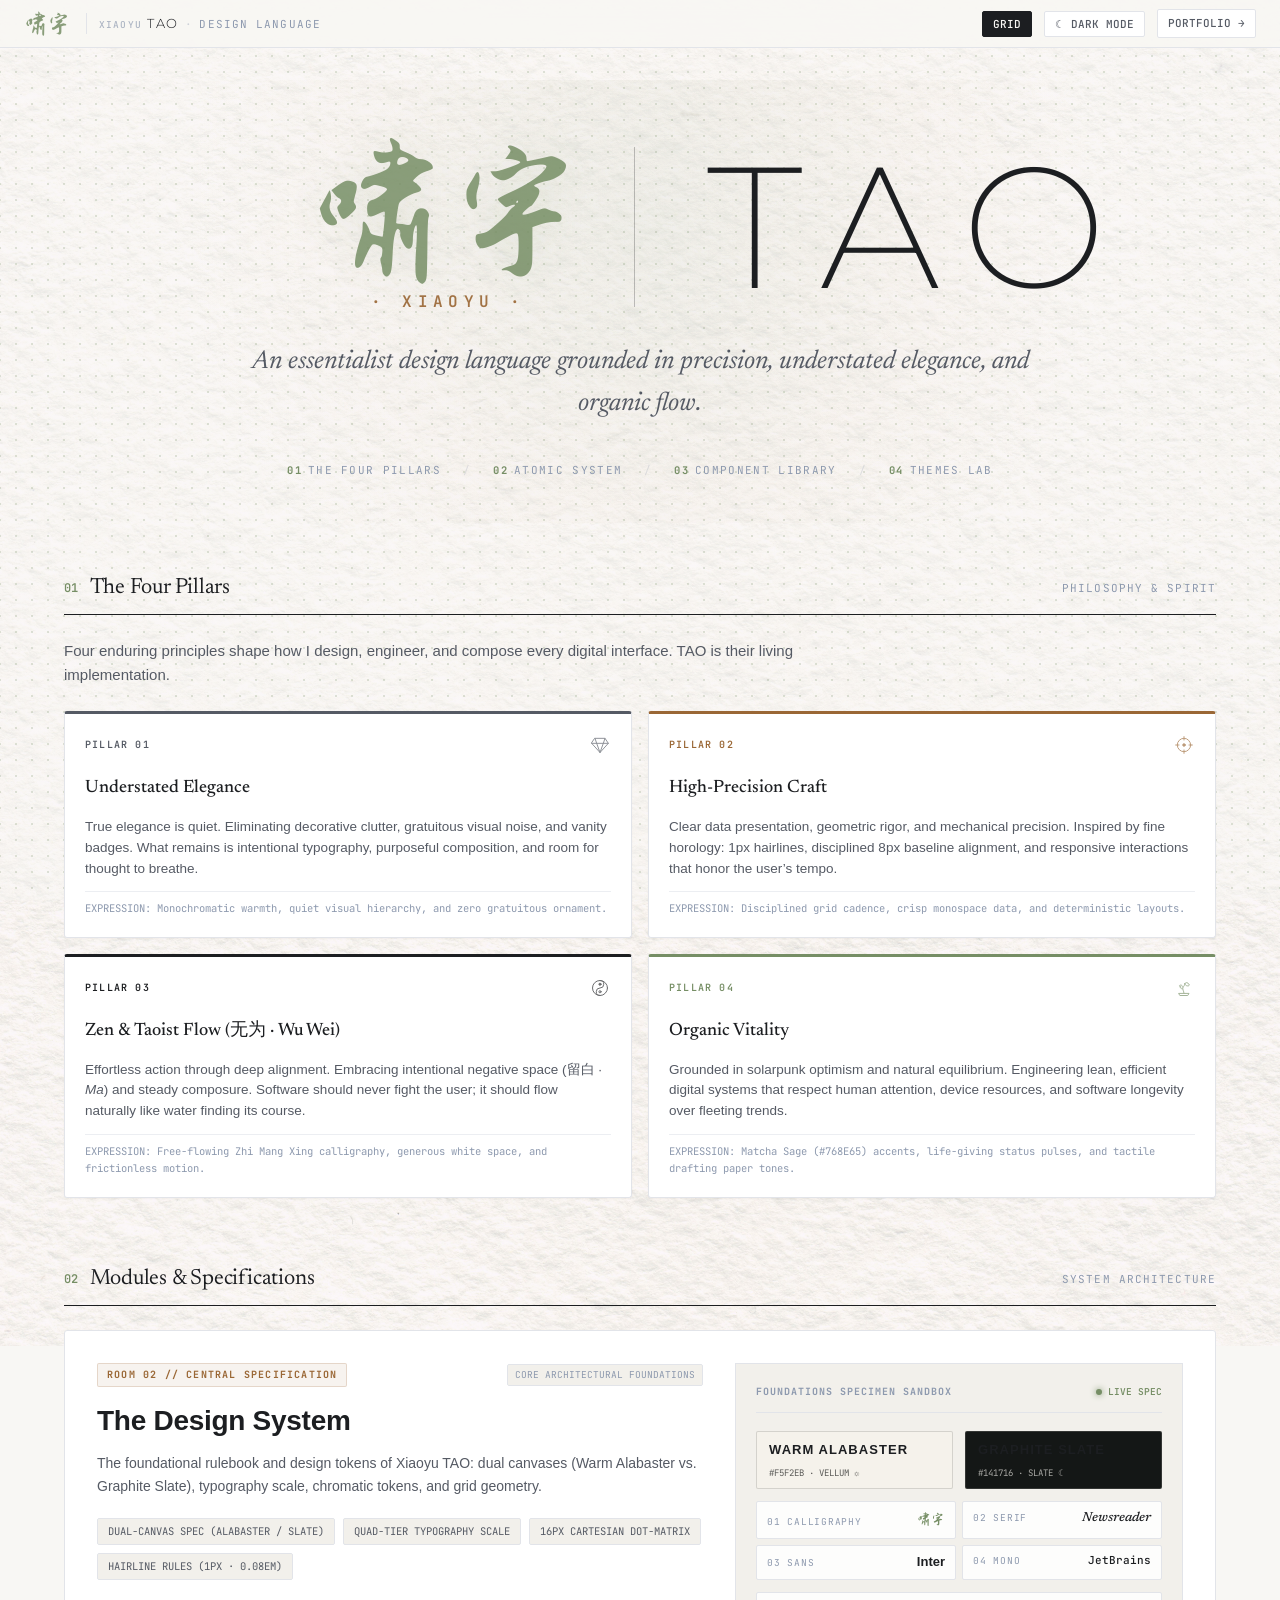
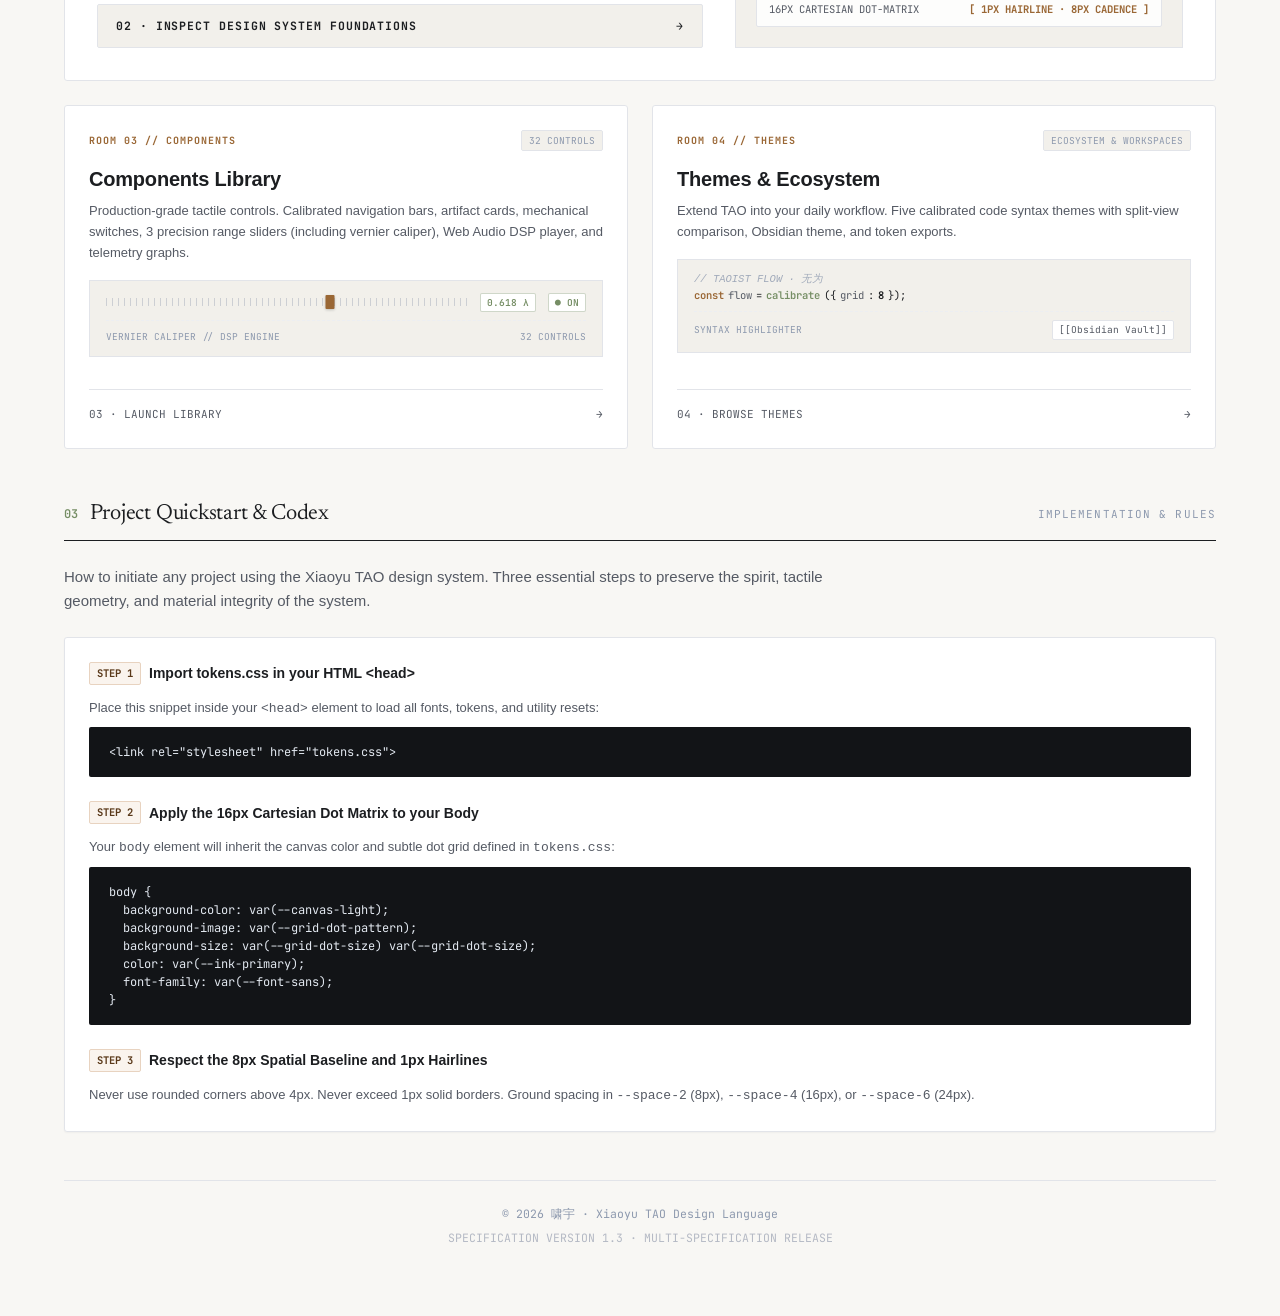
==== commit 454d7b2e: "refactor(copy): simplify pillars title, section 02 name to Modules & Specifications, and strip out b" ====
--- a/index.html
+++ b/index.html
@@ -68,7 +68,7 @@
       <div class="atelier-telemetry-stats">
         <a href="#pillars" class="atelier-stat-ribbon-item">
           <span class="stat-num">01</span>
-          <span class="stat-text">FOUR PILLARS OF CRAFT</span>
+          <span class="stat-text">THE FOUR PILLARS</span>
         </a>
         <span class="stat-ribbon-sep">/</span>
         <a href="system.html" class="atelier-stat-ribbon-item">
@@ -88,13 +88,13 @@
       </div>
     </section>
 
-    <!-- 01 · THE FOUR PILLARS OF CRAFT -->
+    <!-- 01 · THE FOUR PILLARS -->
     <section class="spec-section" id="pillars" style="margin-top: var(--space-8);">
       <a id="manifesto" style="display:block; position:relative; top:-80px; visibility:hidden;" aria-hidden="true"></a>
       <div class="section-header">
         <div class="section-title">
           <span class="section-idx">01</span>
-          <span>The Four Pillars of Craft</span>
+          <span>The Four Pillars</span>
         </div>
         <div class="section-label">PHILOSOPHY &amp; SPIRIT</div>
       </div>
@@ -187,12 +187,12 @@
       </div>
     </section>
 
-    <!-- 02 · ROOMS & SPECIFICATIONS -->
-    <section class="atelier-rooms-section" id="rooms" aria-label="Atelier Rooms Architecture" style="margin-top: var(--space-12);">
+    <!-- 02 · MODULES & SPECIFICATIONS -->
+    <section class="atelier-rooms-section" id="rooms" aria-label="System Modules &amp; Specifications" style="margin-top: var(--space-12);">
       <div class="section-header">
         <div class="section-title">
           <span class="section-idx">02</span>
-          <span>Rooms &amp; Specifications</span>
+          <span>Modules &amp; Specifications</span>
         </div>
         <div class="section-label">SYSTEM ARCHITECTURE</div>
       </div>
@@ -208,7 +208,7 @@
             </div>
             <h2 class="room-portal-title">The Design System</h2>
             <p class="room-portal-desc">
-              The foundational substrate and material rulebook of Xiaoyu TAO. Defines dual tactile canvases (Warm Alabaster drafting paper vs. Graphite Slate terminal), the quad-tier typographic scale, chromatic tokens, 1px hairline geometry, and the 16px Cartesian dot-matrix rules.
+              The foundational rulebook and design tokens of Xiaoyu TAO: dual canvases (Warm Alabaster vs. Graphite Slate), typography scale, chromatic tokens, and grid geometry.
             </p>
             <div class="featured-metrics-row">
               <span class="featured-metric-tag">DUAL-CANVAS SPEC (ALABASTER / SLATE)</span>
@@ -358,7 +358,7 @@
       </div>
 
       <p class="section-intro">
-        How to initiate any project using the Xiaoyu TAO design language. Three essential steps to preserve the spirit, tactile geometry, and material integrity of the system.
+        How to initiate any project using the Xiaoyu TAO design system. Three essential steps to preserve the spirit, tactile geometry, and material integrity of the system.
       </p>
 
       <div class="quickstart-box">
--- a/styleguide.css
+++ b/styleguide.css
@@ -3403,15 +3403,299 @@
       color: var(--accent-sage);
     }
 
+    /* ==========================================================================
+       Compact Channel Strip & Micro-Controls Rack
+       ========================================================================== */
+    .compact-rotary-rack {
+      margin-top: var(--space-4);
+      background: var(--canvas-card-solid);
+      border: 1px solid var(--border-hairline);
+      border-radius: var(--radius-card);
+      padding: var(--space-4) var(--space-5);
+      position: relative;
+    }
+
+    .compact-rack-header {
+      display: flex;
+      justify-content: space-between;
+      align-items: center;
+      margin-bottom: var(--space-3);
+      padding-bottom: var(--space-2);
+      border-bottom: 1px dashed var(--border-subtle);
+      font-family: var(--font-mono);
+      flex-wrap: wrap;
+      gap: var(--space-2);
+    }
+
+    .compact-rack-grid {
+      display: grid;
+      grid-template-columns: repeat(3, 1fr);
+      gap: var(--space-4);
+    }
+
+    @media (max-width: 860px) {
+      .compact-rack-grid {
+        grid-template-columns: repeat(2, 1fr);
+      }
+    }
+
+    @media (max-width: 580px) {
+      .compact-rack-grid {
+        grid-template-columns: 1fr;
+      }
+    }
+
+    .compact-control-card {
+      background: var(--canvas-surface-recessed);
+      border: 1px solid var(--border-subtle);
+      border-radius: var(--radius-card);
+      padding: var(--space-4) var(--space-3);
+      display: flex;
+      flex-direction: column;
+      align-items: center;
+      justify-content: space-between;
+      min-height: 172px;
+      text-align: center;
+      position: relative;
+    }
+
+    .compact-card-label {
+      font-family: var(--font-mono);
+      font-size: 9.5px;
+      font-weight: 700;
+      letter-spacing: 0.08em;
+      color: var(--ink-muted);
+      text-transform: uppercase;
+      white-space: nowrap;
+    }
+
+    .compact-card-val {
+      font-family: var(--font-mono);
+      font-size: 11px;
+      font-weight: 700;
+      color: var(--ink-primary);
+      white-space: nowrap;
+      font-variant-numeric: tabular-nums;
+    }
+
+    /* 44px Micro Knob Wrapper */
+    .micro-dial-wrap {
+      position: relative;
+      width: 68px;
+      height: 68px;
+      display: flex;
+      align-items: center;
+      justify-content: center;
+      cursor: grab;
+      touch-action: none;
+      user-select: none;
+      margin: var(--space-1) 0;
+    }
+
+    .micro-dial-wrap.is-dragging {
+      cursor: grabbing;
+    }
+
+    .micro-dial-svg {
+      position: absolute;
+      inset: 0;
+      width: 100%;
+      height: 100%;
+      pointer-events: none;
+    }
+
+    .micro-knob-rotor {
+      width: 42px;
+      height: 42px;
+      border-radius: 50%;
+      background: var(--canvas-card-solid);
+      border: 1px solid var(--border-color);
+      box-shadow: 
+        0 4px 10px rgba(0, 0, 0, 0.16),
+        0 1px 3px rgba(0, 0, 0, 0.08),
+        inset 0 1px 1px rgba(255, 255, 255, 0.35);
+      position: relative;
+      display: flex;
+      align-items: center;
+      justify-content: center;
+      pointer-events: none;
+      transition: transform 0.04s linear;
+    }
+
+    .micro-knurl-rim {
+      position: absolute;
+      inset: 0;
+      border-radius: 50%;
+      background: repeating-conic-gradient(
+        from 0deg,
+        var(--border-hairline) 0deg 3deg,
+        var(--canvas-surface-recessed) 3deg 6deg
+      );
+      mask: radial-gradient(circle, transparent 16px, black 17px);
+      -webkit-mask: radial-gradient(circle, transparent 16px, black 17px);
+    }
+
+    .micro-fluted-rim {
+      background: repeating-conic-gradient(
+        from 0deg,
+        var(--border-color) 0deg 15deg,
+        var(--canvas-card-solid) 15deg 30deg
+      );
+      mask: radial-gradient(circle, transparent 16px, black 17px);
+      -webkit-mask: radial-gradient(circle, transparent 16px, black 17px);
+    }
+
+    .micro-concentric-face {
+      position: absolute;
+      inset: 3px;
+      border-radius: 50%;
+      background: 
+        radial-gradient(circle, transparent 0%, rgba(0, 0, 0, 0.04) 100%),
+        repeating-radial-gradient(
+          circle at 50% 50%,
+          var(--canvas-surface-recessed) 0px,
+          var(--canvas-surface-recessed) 1.2px,
+          var(--canvas-card-solid) 1.2px,
+          var(--canvas-card-solid) 2.4px
+        );
+      border: 1px solid var(--border-subtle);
+    }
+
+    .micro-index-hairline {
+      position: absolute;
+      top: 3px;
+      left: 50%;
+      transform: translateX(-50%);
+      width: 1.5px;
+      height: 12px;
+      background: var(--accent-cognac);
+      border-radius: 1px;
+      box-shadow: 0 0 3px rgba(154, 103, 53, 0.5);
+    }
+
+    .micro-index-hairline.sage-accent {
+      background: var(--accent-sage);
+      box-shadow: 0 0 3px rgba(118, 142, 101, 0.5);
+    }
+
+    .micro-center-pin {
+      width: 8px;
+      height: 8px;
+      border-radius: 50%;
+      background: var(--border-color);
+      border: 1px solid rgba(255, 255, 255, 0.4);
+      z-index: 2;
+    }
+
+    /* 4-Way Micro Selector Detents */
+    .micro-selector-marks {
+      position: absolute;
+      inset: 0;
+      pointer-events: none;
+    }
+
+    .micro-sel-tag {
+      position: absolute;
+      left: 50%;
+      top: 50%;
+      font-family: var(--font-mono);
+      font-size: 8px;
+      font-weight: 700;
+      color: var(--ink-muted);
+      transform: rotate(var(--sel-angle)) translateY(-28px) rotate(calc(-1 * var(--sel-angle)));
+      width: 24px;
+      margin-left: -12px;
+      text-align: center;
+      line-height: 1;
+      cursor: pointer;
+      pointer-events: auto;
+      transition: color var(--duration-fast) ease;
+      background: transparent;
+      border: none;
+      padding: 0;
+    }
+
+    .micro-sel-tag:hover,
+    .micro-sel-tag.active {
+      color: var(--accent-sage);
+    }
+
+    /* Cylindrical Edge Thumbwheel Roller */
+    .thumbwheel-assembly {
+      display: flex;
+      flex-direction: column;
+      align-items: center;
+      justify-content: center;
+      margin: var(--space-2) 0;
+      cursor: grab;
+      user-select: none;
+      touch-action: none;
+      width: 100%;
+    }
+
+    .thumbwheel-assembly.is-dragging {
+      cursor: grabbing;
+    }
+
+    .thumbwheel-slot {
+      width: 104px;
+      height: 32px;
+      background: #0A0C0B;
+      border: 1px solid var(--border-hairline);
+      border-radius: var(--radius-micro);
+      position: relative;
+      overflow: hidden;
+      box-shadow: inset 0 2px 6px rgba(0, 0, 0, 0.7);
+      display: flex;
+      align-items: center;
+      justify-content: center;
+    }
+
+    .thumbwheel-barrel {
+      position: absolute;
+      width: 320px;
+      height: 100%;
+      background: repeating-linear-gradient(
+        90deg,
+        rgba(255, 255, 255, 0.12) 0px,
+        rgba(255, 255, 255, 0.12) 1.5px,
+        transparent 1.5px,
+        transparent 6px
+      );
+      transition: transform 0.04s linear;
+      display: flex;
+      align-items: center;
+      justify-content: space-around;
+    }
+
+    .thumbwheel-center-index {
+      position: absolute;
+      top: 0;
+      bottom: 0;
+      left: 50%;
+      width: 2px;
+      margin-left: -1px;
+      background: var(--accent-cognac);
+      box-shadow: 0 0 5px rgba(154, 103, 53, 0.8);
+      pointer-events: none;
+      z-index: 2;
+    }
+
     /* Live Telemetry Chart Stage */
     .chart-demo-stage {
-      background: #0E1116;
-      border: 1px solid #232936;
+      background: var(--canvas-surface-recessed);
+      border: 1px solid var(--border-hairline);
       border-radius: var(--radius-card);
       padding: var(--space-4);
       position: relative;
       overflow: hidden;
       margin-top: var(--space-4);
+      transition: background var(--duration-fast) ease, border-color var(--duration-fast) ease;
+    }
+
+    [data-theme="dark"] .chart-demo-stage {
+      background: #0E1116;
+      border-color: #232936;
     }
 
     .chart-header {
@@ -3429,17 +3713,23 @@
       display: flex;
       align-items: center;
       gap: 3px;
-      background: rgba(255, 255, 255, 0.06);
-      border: 1px solid rgba(255, 255, 255, 0.12);
+      background: var(--canvas-card-solid);
+      border: 1px solid var(--border-hairline);
       padding: 2px;
       border-radius: var(--radius-micro);
+      transition: background var(--duration-fast) ease, border-color var(--duration-fast) ease;
+    }
+
+    [data-theme="dark"] .chart-type-selector {
+      background: rgba(255, 255, 255, 0.06);
+      border-color: rgba(255, 255, 255, 0.12);
     }
 
     .chart-type-btn {
       font-family: var(--font-mono);
       font-size: 10px;
       letter-spacing: 0.06em;
-      color: #8C92A4;
+      color: var(--ink-secondary);
       background: transparent;
       border: none;
       padding: 3px 8px;
@@ -3449,7 +3739,7 @@
     }
 
     .chart-type-btn:hover {
-      color: #FFFFFF;
+      color: var(--ink-primary);
     }
 
     .chart-type-btn.active {
@@ -3459,14 +3749,16 @@
     }
 
     .chart-title {
-      color: #8DB477;
+      color: var(--accent-sage);
       display: flex;
       align-items: center;
       gap: 6px;
+      font-weight: 600;
+      letter-spacing: 0.03em;
     }
 
     .chart-metrics {
-      color: #A6ADBA;
+      color: var(--ink-muted);
     }
 
     /* Component: Tao Synthesized DSP Audio Player */
